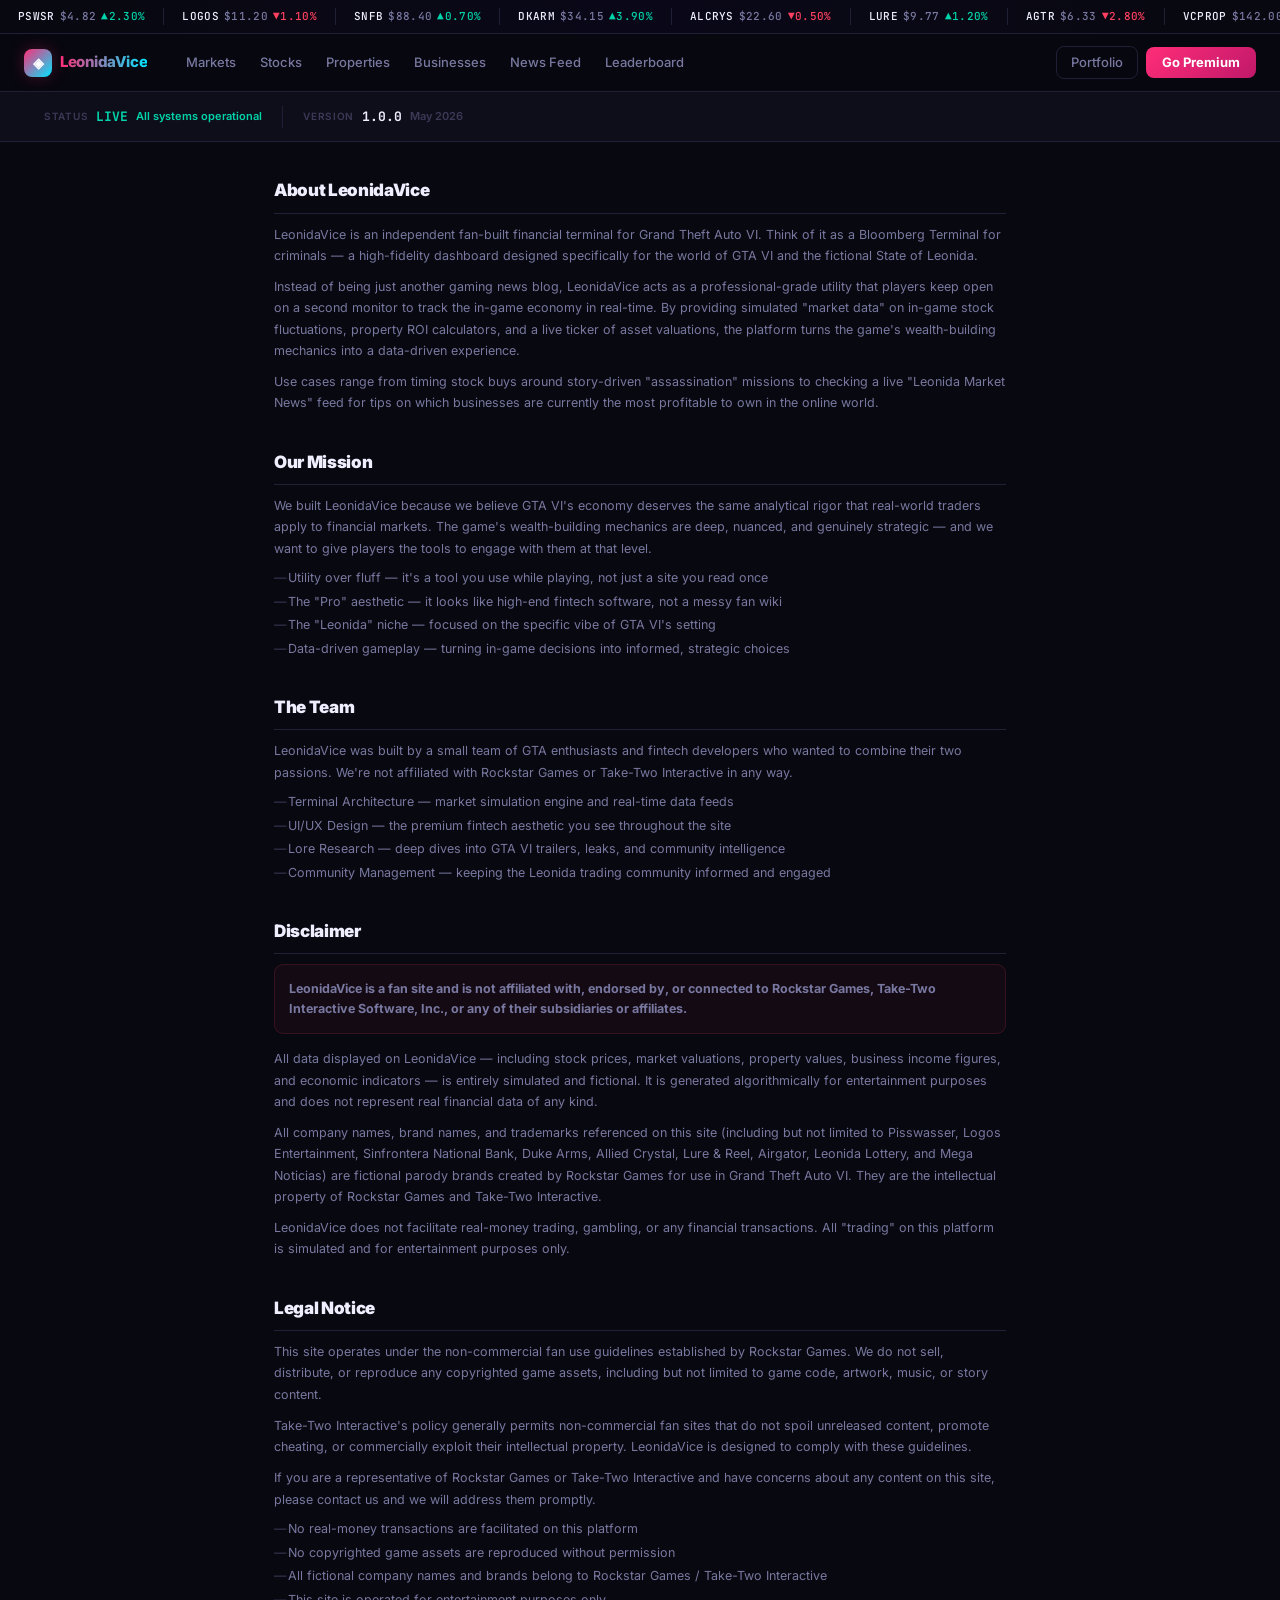
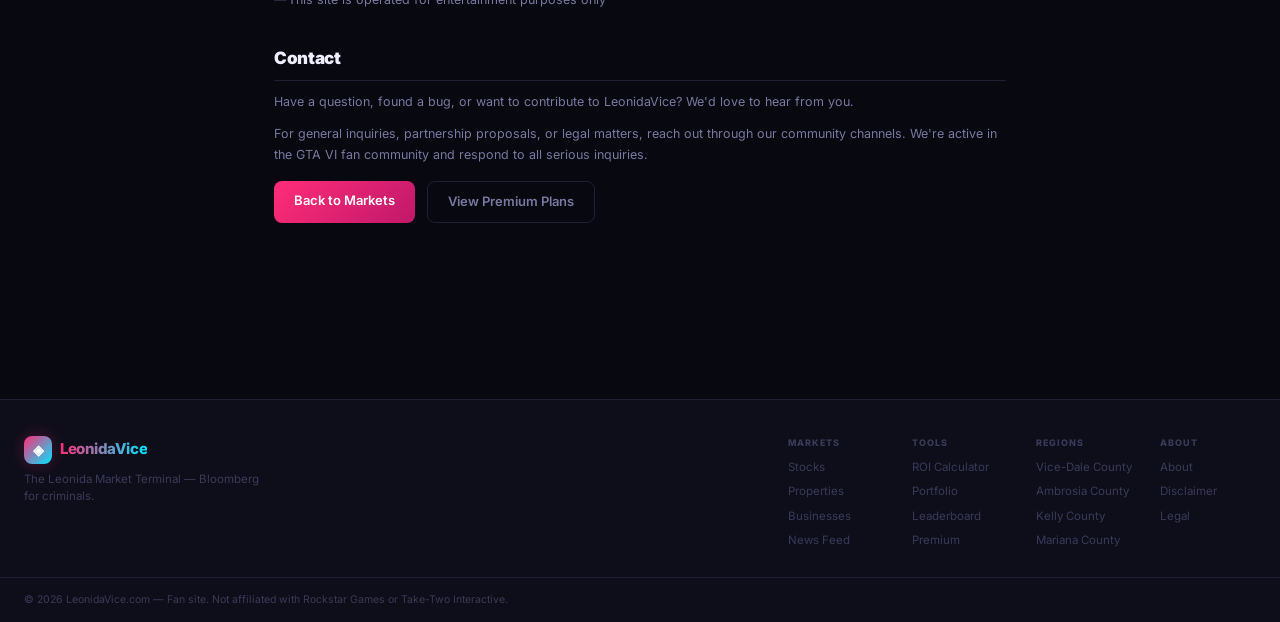
==== leonidavice/about.html @ eaaa9a16 "Initial commit — LeonidaVice Terminal v1 - Full Polymarket-style GTA VI economy tracker - 14 HTML pa" ====
﻿<!DOCTYPE html>
<html lang="en">
<head>
  <meta charset="UTF-8"/><meta name="viewport" content="width=device-width,initial-scale=1.0"/>
  <title>About — LeonidaVice</title>
  <link rel="stylesheet" href="styles.css"/>
  <link rel="preconnect" href="https://fonts.googleapis.com"/>
  <link href="https://fonts.googleapis.com/css2?family=Inter:wght@300;400;500;600;700;800;900&family=JetBrains+Mono:wght@400;500;600;700&display=swap" rel="stylesheet"/>
</head>
<body>
<div class="ticker-wrap"><div class="ticker-track">
  <span class="tick up">PSWSR <span class="tick-val">$4.82</span> <span class="tick-delta">▲2.30%</span></span><span class="tick down">LOGOS <span class="tick-val">$11.20</span> <span class="tick-delta">▼1.10%</span></span><span class="tick up">SNFB <span class="tick-val">$88.40</span> <span class="tick-delta">▲0.70%</span></span><span class="tick up">DKARM <span class="tick-val">$34.15</span> <span class="tick-delta">▲3.90%</span></span><span class="tick down">ALCRYS <span class="tick-val">$22.60</span> <span class="tick-delta">▼0.50%</span></span><span class="tick up">LURE <span class="tick-val">$9.77</span> <span class="tick-delta">▲1.20%</span></span><span class="tick down">AGTR <span class="tick-val">$6.33</span> <span class="tick-delta">▼2.80%</span></span><span class="tick up">VCPROP <span class="tick-val">$142.00</span> <span class="tick-delta">▲0.40%</span></span>
  <span class="tick up">PSWSR <span class="tick-val">$4.82</span> <span class="tick-delta">▲2.30%</span></span><span class="tick down">LOGOS <span class="tick-val">$11.20</span> <span class="tick-delta">▼1.10%</span></span><span class="tick up">SNFB <span class="tick-val">$88.40</span> <span class="tick-delta">▲0.70%</span></span><span class="tick up">DKARM <span class="tick-val">$34.15</span> <span class="tick-delta">▲3.90%</span></span><span class="tick down">ALCRYS <span class="tick-val">$22.60</span> <span class="tick-delta">▼0.50%</span></span><span class="tick up">LURE <span class="tick-val">$9.77</span> <span class="tick-delta">▲1.20%</span></span><span class="tick down">AGTR <span class="tick-val">$6.33</span> <span class="tick-delta">▼2.80%</span></span><span class="tick up">VCPROP <span class="tick-val">$142.00</span> <span class="tick-delta">▲0.40%</span></span>
</div></div>
<nav class="nav"><div class="nav-inner">
  <a href="index.html" class="logo"><span class="logo-icon">◈</span><span class="logo-text">LeonidaVice</span></a>
  <div class="nav-links">
    <a href="index.html" class="nav-link">Markets</a><a href="stocks.html" class="nav-link">Stocks</a>
    <a href="properties.html" class="nav-link">Properties</a><a href="businesses.html" class="nav-link">Businesses</a>
    <a href="news.html" class="nav-link">News Feed</a><a href="leaderboard.html" class="nav-link">Leaderboard</a>
  </div>
  <div class="nav-right"><a href="portfolio.html" class="btn-ghost">Portfolio</a><a href="premium.html" class="btn-primary">Go Premium</a></div>
</div></nav>
<div class="stats-bar"><div class="stats-bar-inner">
  <div class="stat-item"><span class="stat-label">Status</span><span class="stat-value live-pulse">LIVE</span><span class="stat-delta up">All systems operational</span></div>
  <div class="stat-divider"></div>
  <div class="stat-item"><span class="stat-label">Version</span><span class="stat-value">1.0.0</span><span class="stat-delta neutral">May 2026</span></div>
</div></div>

<div class="about-layout">
  <div class="about-section">
    <h2>About LeonidaVice</h2>
    <p>LeonidaVice is an independent fan-built financial terminal for Grand Theft Auto VI. Think of it as a Bloomberg Terminal for criminals — a high-fidelity dashboard designed specifically for the world of GTA VI and the fictional State of Leonida.</p>
    <p>Instead of being just another gaming news blog, LeonidaVice acts as a professional-grade utility that players keep open on a second monitor to track the in-game economy in real-time. By providing simulated "market data" on in-game stock fluctuations, property ROI calculators, and a live ticker of asset valuations, the platform turns the game's wealth-building mechanics into a data-driven experience.</p>
    <p>Use cases range from timing stock buys around story-driven "assassination" missions to checking a live "Leonida Market News" feed for tips on which businesses are currently the most profitable to own in the online world.</p>
  </div>

  <div class="about-section">
    <h2>Our Mission</h2>
    <p>We built LeonidaVice because we believe GTA VI's economy deserves the same analytical rigor that real-world traders apply to financial markets. The game's wealth-building mechanics are deep, nuanced, and genuinely strategic — and we want to give players the tools to engage with them at that level.</p>
    <ul>
      <li>Utility over fluff — it's a tool you use while playing, not just a site you read once</li>
      <li>The "Pro" aesthetic — it looks like high-end fintech software, not a messy fan wiki</li>
      <li>The "Leonida" niche — focused on the specific vibe of GTA VI's setting</li>
      <li>Data-driven gameplay — turning in-game decisions into informed, strategic choices</li>
    </ul>
  </div>

  <div class="about-section">
    <h2>The Team</h2>
    <p>LeonidaVice was built by a small team of GTA enthusiasts and fintech developers who wanted to combine their two passions. We're not affiliated with Rockstar Games or Take-Two Interactive in any way.</p>
    <ul>
      <li>Terminal Architecture — market simulation engine and real-time data feeds</li>
      <li>UI/UX Design — the premium fintech aesthetic you see throughout the site</li>
      <li>Lore Research — deep dives into GTA VI trailers, leaks, and community intelligence</li>
      <li>Community Management — keeping the Leonida trading community informed and engaged</li>
    </ul>
  </div>

  <div class="about-section" id="disclaimer">
    <h2>Disclaimer</h2>
    <div class="disclaimer-box">
      <p><strong>LeonidaVice is a fan site and is not affiliated with, endorsed by, or connected to Rockstar Games, Take-Two Interactive Software, Inc., or any of their subsidiaries or affiliates.</strong></p>
    </div>
    <p>All data displayed on LeonidaVice — including stock prices, market valuations, property values, business income figures, and economic indicators — is entirely simulated and fictional. It is generated algorithmically for entertainment purposes and does not represent real financial data of any kind.</p>
    <p>All company names, brand names, and trademarks referenced on this site (including but not limited to Pisswasser, Logos Entertainment, Sinfrontera National Bank, Duke Arms, Allied Crystal, Lure & Reel, Airgator, Leonida Lottery, and Mega Noticias) are fictional parody brands created by Rockstar Games for use in Grand Theft Auto VI. They are the intellectual property of Rockstar Games and Take-Two Interactive.</p>
    <p>LeonidaVice does not facilitate real-money trading, gambling, or any financial transactions. All "trading" on this platform is simulated and for entertainment purposes only.</p>
  </div>

  <div class="about-section" id="legal">
    <h2>Legal Notice</h2>
    <p>This site operates under the non-commercial fan use guidelines established by Rockstar Games. We do not sell, distribute, or reproduce any copyrighted game assets, including but not limited to game code, artwork, music, or story content.</p>
    <p>Take-Two Interactive's policy generally permits non-commercial fan sites that do not spoil unreleased content, promote cheating, or commercially exploit their intellectual property. LeonidaVice is designed to comply with these guidelines.</p>
    <p>If you are a representative of Rockstar Games or Take-Two Interactive and have concerns about any content on this site, please contact us and we will address them promptly.</p>
    <ul>
      <li>No real-money transactions are facilitated on this platform</li>
      <li>No copyrighted game assets are reproduced without permission</li>
      <li>All fictional company names and brands belong to Rockstar Games / Take-Two Interactive</li>
      <li>This site is operated for entertainment purposes only</li>
    </ul>
  </div>

  <div class="about-section">
    <h2>Contact</h2>
    <p>Have a question, found a bug, or want to contribute to LeonidaVice? We'd love to hear from you.</p>
    <p>For general inquiries, partnership proposals, or legal matters, reach out through our community channels. We're active in the GTA VI fan community and respond to all serious inquiries.</p>
    <div style="display:flex;gap:12px;margin-top:16px">
      <a href="index.html" class="btn-primary" style="padding:10px 20px;border-radius:8px;font-size:13px;font-weight:600">Back to Markets</a>
      <a href="premium.html" class="btn-ghost" style="padding:10px 20px;border-radius:8px;font-size:13px;font-weight:600">View Premium Plans</a>
    </div>
  </div>
</div>

<footer class="footer">
  <div class="footer-inner">
    <div class="footer-brand"><a href="index.html" class="logo"><span class="logo-icon">◈</span><span class="logo-text">LeonidaVice</span></a><p class="footer-tagline">The Leonida Market Terminal — Bloomberg for criminals.</p></div>
    <div class="footer-links">
      <div class="footer-col"><p class="footer-col-title">Markets</p><a href="stocks.html">Stocks</a><a href="properties.html">Properties</a><a href="businesses.html">Businesses</a><a href="news.html">News Feed</a></div>
      <div class="footer-col"><p class="footer-col-title">Tools</p><a href="calculator.html">ROI Calculator</a><a href="portfolio.html">Portfolio</a><a href="leaderboard.html">Leaderboard</a><a href="premium.html">Premium</a></div>
      <div class="footer-col"><p class="footer-col-title">Regions</p><a href="region.html?r=vice-dale">Vice-Dale County</a><a href="region.html?r=ambrosia">Ambrosia County</a><a href="region.html?r=kelly">Kelly County</a><a href="region.html?r=mariana">Mariana County</a></div>
      <div class="footer-col"><p class="footer-col-title">About</p><a href="about.html">About</a><a href="about.html#disclaimer">Disclaimer</a><a href="about.html#legal">Legal</a></div>
    </div>
  </div>
  <div class="footer-bottom"><p>© 2026 LeonidaVice.com — Fan site. Not affiliated with Rockstar Games or Take-Two Interactive.</p></div>
</footer>
<script src="data-config.js"></script>
<script src="app.js"></script>
</body></html>
---- leonidavice/styles.css ----
﻿/* ═══════════════════════════════════════════════
   LEONIDAVICE — Design System
   Miami Vice × Polymarket: hot pink / cyan / teal
   on near-black. Premium fintech, zero generic.
═══════════════════════════════════════════════ */
:root {
  /* Core backgrounds */
  --bg:          #080810;
  --surface:     #0e0e1a;
  --surface-2:   #13131f;
  --surface-3:   #18182a;

  /* Borders */
  --border:        #1f1f35;
  --border-subtle: #111120;

  /* Miami Vice accent palette */
  --pink:        #ff2d78;
  --pink-dim:    rgba(255,45,120,0.12);
  --pink-glow:   rgba(255,45,120,0.25);
  --cyan:        #00e5ff;
  --cyan-dim:    rgba(0,229,255,0.10);
  --cyan-glow:   rgba(0,229,255,0.22);
  --teal:        #00d4aa;
  --teal-dim:    rgba(0,212,170,0.10);
  --teal-glow:   rgba(0,212,170,0.20);
  --purple:      #7c3aed;
  --purple-dim:  rgba(124,58,237,0.12);

  /* Semantic */
  --accent:      var(--pink);
  --accent-hover:#ff5294;
  --accent-glow: var(--pink-glow);
  --green:       var(--teal);
  --green-bg:    var(--teal-dim);
  --red:         #ff4060;
  --red-bg:      rgba(255,64,96,0.10);
  --gold:        #ffd166;

  /* Text */
  --text:   #eeeeff;
  --text-2: #7878a0;
  --text-3: #3a3a58;

  /* Layout */
  --ticker-h: 34px;
  --nav-h:    58px;
  --stats-h:  50px;
}

*,*::before,*::after { box-sizing:border-box; margin:0; padding:0 }
html { font-size:14px; scroll-behavior:smooth }
body {
  background: var(--bg);
  color: var(--text);
  font-family: 'Inter', sans-serif;
  line-height: 1.5;
  min-height: 100vh;
  overflow-x: hidden;
}
a { color:inherit; text-decoration:none }
button { cursor:pointer; font-family:inherit }
input,select,textarea { font-family:inherit }

/* ── TICKER ── */
.ticker-wrap {
  position:fixed; top:0; left:0; right:0; z-index:100;
  height:var(--ticker-h);
  background: linear-gradient(90deg, #080810 0%, #0a0818 50%, #080810 100%);
  border-bottom: 1px solid var(--border);
  overflow:hidden; display:flex; align-items:center;
}
.ticker-track {
  display:flex; gap:0; white-space:nowrap;
  animation: ticker 55s linear infinite;
}
.ticker-track:hover { animation-play-state:paused }
@keyframes ticker { 0%{transform:translateX(0)} 100%{transform:translateX(-50%)} }
.tick {
  display:inline-flex; align-items:center; gap:5px;
  padding:0 18px;
  font-family:'JetBrains Mono',monospace;
  font-size:11px; font-weight:500; letter-spacing:0.03em;
  border-right:1px solid var(--border);
}
.tick-sym { color:var(--text); font-weight:700 }
.tick-val { color:var(--text-2) }
.tick.up  .tick-delta { color:var(--teal) }
.tick.down .tick-delta { color:var(--red) }

/* ── NAV ── */
.nav {
  position:fixed; top:var(--ticker-h); left:0; right:0; z-index:99;
  height:var(--nav-h);
  background: rgba(8,8,16,0.96);
  backdrop-filter: blur(16px);
  border-bottom: 1px solid var(--border);
  display:flex; align-items:center;
}
.nav-inner {
  max-width:1440px; margin:0 auto; width:100%;
  padding:0 24px; display:flex; align-items:center; gap:28px;
}
.logo { display:flex; align-items:center; gap:8px; flex-shrink:0 }
.logo-icon {
  width:28px; height:28px; border-radius:8px;
  background: linear-gradient(135deg, var(--pink), var(--cyan));
  display:flex; align-items:center; justify-content:center;
  font-size:14px; color:#fff; font-weight:900;
  box-shadow: 0 0 16px var(--pink-glow);
}
.logo-text {
  font-size:15px; font-weight:800; letter-spacing:-0.03em;
  background: linear-gradient(90deg, var(--pink), var(--cyan));
  -webkit-background-clip:text; -webkit-text-fill-color:transparent;
  background-clip:text;
}
.nav-links { display:flex; align-items:center; gap:2px; flex:1 }
.nav-link {
  padding:6px 11px; border-radius:7px;
  font-size:13px; font-weight:500; color:var(--text-2);
  transition:all 0.15s;
}
.nav-link:hover { color:var(--text); background:var(--surface-2) }
.nav-link.active {
  color:var(--text); background:var(--surface-2);
  border-bottom: 2px solid var(--pink);
}
.nav-right { display:flex; align-items:center; gap:8px; margin-left:auto }
.btn-ghost {
  padding:6px 14px; border-radius:8px;
  font-size:13px; font-weight:500; color:var(--text-2);
  border:1px solid var(--border); transition:all 0.15s;
}
.btn-ghost:hover { color:var(--text); border-color:var(--pink) }
.btn-primary {
  padding:6px 16px; border-radius:8px;
  font-size:13px; font-weight:700;
  background: linear-gradient(135deg, var(--pink), #c0186a);
  color:#fff; border:none; transition:all 0.15s;
  box-shadow: 0 0 0 var(--pink-glow);
}
.btn-primary:hover {
  background: linear-gradient(135deg, #ff5294, var(--pink));
  box-shadow: 0 0 20px var(--pink-glow);
}

/* ── STATS BAR ── */
.stats-bar {
  position:fixed;
  top:calc(var(--ticker-h) + var(--nav-h));
  left:0; right:0; z-index:98;
  height:var(--stats-h);
  background:var(--surface);
  border-bottom:1px solid var(--border);
  display:flex; align-items:center;
}
.stats-bar-inner {
  max-width:1440px; margin:0 auto; width:100%;
  padding:0 24px; display:flex; align-items:center; gap:0;
  overflow-x:auto;
}
.stat-item { display:flex; align-items:center; gap:8px; padding:0 20px; flex-shrink:0 }
.stat-label {
  font-size:10px; font-weight:600; color:var(--text-3);
  text-transform:uppercase; letter-spacing:0.07em;
}
.stat-value {
  font-family:'JetBrains Mono',monospace;
  font-size:13px; font-weight:700; color:var(--text);
}
.stat-delta { font-size:11px; font-weight:600 }
.stat-delta.up   { color:var(--teal) }
.stat-delta.down { color:var(--red) }
.stat-delta.neutral { color:var(--text-3) }
.stat-divider { width:1px; height:22px; background:var(--border); flex-shrink:0 }
.live-pulse { color:var(--teal); animation:pulse-text 2s ease-in-out infinite }
@keyframes pulse-text { 0%,100%{opacity:1} 50%{opacity:0.4} }

/* ── PAGE BODY OFFSET ── */
.page-body {
  padding-top: calc(var(--ticker-h) + var(--nav-h) + var(--stats-h) + 28px);
  max-width:1440px; margin:0 auto;
  padding-left:24px; padding-right:24px; padding-bottom:80px;
}

/* ── MAIN 3-COL LAYOUT ── */
.main-layout {
  display:grid;
  grid-template-columns: 210px 1fr 290px;
  gap:20px;
  max-width:1440px; margin:0 auto;
  padding: calc(var(--ticker-h) + var(--nav-h) + var(--stats-h) + 24px) 24px 80px;
}

/* ── SIDEBAR LEFT ── */
.sidebar-left {
  position:sticky;
  top:calc(var(--ticker-h) + var(--nav-h) + var(--stats-h) + 24px);
  height:fit-content;
}
.sidebar-section { margin-bottom:24px }
.sidebar-heading {
  font-size:9px; font-weight:800; text-transform:uppercase;
  letter-spacing:0.12em; color:var(--text-3);
  margin-bottom:6px; padding:0 8px;
}
.sidebar-link {
  display:flex; align-items:center; gap:8px;
  padding:7px 10px; border-radius:7px;
  font-size:12.5px; font-weight:500; color:var(--text-2);
  transition:all 0.15s; margin-bottom:1px;
}
.sidebar-link:hover { color:var(--text); background:var(--surface-2) }
.sidebar-link.active {
  color:var(--text); background:var(--surface-2);
  border-left:2px solid var(--pink);
  padding-left:8px;
}
.sidebar-icon { font-size:13px; width:16px; text-align:center }
.premium-link { color:var(--cyan) !important }
.premium-link:hover { background:var(--cyan-dim) !important }

/* ── SIDEBAR RIGHT ── */
.sidebar-right {
  position:sticky;
  top:calc(var(--ticker-h) + var(--nav-h) + var(--stats-h) + 24px);
  height:fit-content;
  display:flex; flex-direction:column; gap:14px;
}

/* ── WIDGETS ── */
.widget {
  background:var(--surface);
  border:1px solid var(--border);
  border-radius:12px; overflow:hidden;
}
.widget-header {
  display:flex; align-items:center; justify-content:space-between;
  padding:12px 14px; border-bottom:1px solid var(--border);
}
.widget-title {
  font-size:10px; font-weight:800; text-transform:uppercase;
  letter-spacing:0.08em; color:var(--text-2);
}
.live-dot {
  width:6px; height:6px; border-radius:50%;
  background:var(--teal); box-shadow:0 0 8px var(--teal);
  animation:live-blink 1.5s ease-in-out infinite;
}
@keyframes live-blink {
  0%,100%{opacity:1;box-shadow:0 0 8px var(--teal)}
  50%{opacity:0.3;box-shadow:none}
}
.widget-footer-link {
  display:block; padding:9px 14px;
  font-size:11px; font-weight:600; color:var(--pink);
  border-top:1px solid var(--border); transition:color 0.15s;
}
.widget-footer-link:hover { color:var(--cyan) }

/* ── NEWS FEED ── */
.news-feed { display:flex; flex-direction:column }
.news-item {
  display:flex; flex-direction:column; gap:3px;
  padding:10px 14px; border-bottom:1px solid var(--border-subtle);
  transition:background 0.15s;
}
.news-item:hover { background:var(--surface-2) }
.news-time {
  font-size:9px; font-weight:700; color:var(--text-3);
  text-transform:uppercase; letter-spacing:0.06em;
}
.news-text { font-size:11.5px; color:var(--text-2); line-height:1.5 }
.news-item-hot { font-size:9px; font-weight:800; color:var(--gold); letter-spacing:0.06em }

/* ── MOVERS ── */
.movers-list { display:flex; flex-direction:column }
.mover-row {
  display:flex; align-items:center;
  padding:9px 14px; border-bottom:1px solid var(--border-subtle);
  transition:background 0.15s; gap:8px;
}
.mover-row:hover { background:var(--surface-2) }
.mover-name {
  font-family:'JetBrains Mono',monospace;
  font-size:11px; font-weight:700; color:var(--text); flex:1;
}
.mover-price {
  font-family:'JetBrains Mono',monospace;
  font-size:11px; color:var(--text-2);
}
.mover-delta {
  font-family:'JetBrains Mono',monospace;
  font-size:11px; font-weight:700; min-width:54px; text-align:right;
}
.mover-delta.up   { color:var(--teal) }
.mover-delta.down { color:var(--red) }

/* ── ROI CALC WIDGET ── */
.calc-body { padding:12px 14px; display:flex; flex-direction:column; gap:9px }
.calc-label {
  font-size:10px; font-weight:700; color:var(--text-3);
  text-transform:uppercase; letter-spacing:0.06em;
}
.calc-select,.calc-input {
  width:100%; padding:7px 10px;
  background:var(--bg); border:1px solid var(--border);
  border-radius:7px; color:var(--text); font-size:12px;
  outline:none; transition:border-color 0.15s;
}
.calc-select:focus,.calc-input:focus { border-color:var(--pink) }
.btn-calc {
  width:100%; padding:8px;
  background: linear-gradient(135deg, var(--pink), #c0186a);
  color:#fff; border:none; border-radius:7px;
  font-size:12px; font-weight:700; transition:all 0.15s;
}
.btn-calc:hover { box-shadow:0 0 14px var(--pink-glow) }
.calc-result {
  background:var(--surface-2); border:1px solid var(--border);
  border-radius:7px; padding:10px;
  display:flex; flex-direction:column; gap:3px;
}
.result-label {
  font-size:9px; font-weight:800; text-transform:uppercase;
  letter-spacing:0.07em; color:var(--text-3);
}
.result-value {
  font-family:'JetBrains Mono',monospace;
  font-size:18px; font-weight:800; color:var(--teal);
}

/* ── FILTER BAR ── */
.filter-bar {
  display:flex; align-items:center; justify-content:space-between;
  margin-bottom:16px; gap:12px; flex-wrap:wrap;
}
.filter-tabs {
  display:flex; gap:3px;
  background:var(--surface); border:1px solid var(--border);
  border-radius:9px; padding:3px;
}
.filter-tab {
  padding:5px 13px; border-radius:6px;
  font-size:11.5px; font-weight:600; color:var(--text-2);
  background:none; border:none; transition:all 0.15s; white-space:nowrap;
}
.filter-tab:hover { color:var(--text) }
.filter-tab.active {
  background:var(--surface-3); color:var(--text);
  box-shadow:0 1px 4px rgba(0,0,0,0.5);
}
.search-input {
  padding:7px 13px;
  background:var(--surface); border:1px solid var(--border);
  border-radius:7px; color:var(--text); font-size:12px;
  outline:none; width:200px; transition:border-color 0.15s;
}
.search-input:focus { border-color:var(--pink) }
.search-input::placeholder { color:var(--text-3) }

/* ── MARKET CARDS ── */
.market-card {
  background:var(--surface); border:1px solid var(--border);
  border-radius:12px; padding:15px;
  transition:all 0.2s; cursor:pointer;
}
.market-card:hover {
  border-color:rgba(255,45,120,0.35);
  box-shadow:0 0 20px rgba(255,45,120,0.07);
}
.market-card.featured {
  margin-bottom:14px; padding:18px; position:relative;
  border-color:rgba(255,45,120,0.25);
  background:linear-gradient(135deg,var(--surface) 0%,rgba(255,45,120,0.04) 100%);
}
.card-badge {
  position:absolute; top:12px; right:12px;
  font-size:9px; font-weight:800; padding:3px 8px;
  border-radius:20px; background:rgba(255,209,102,0.12);
  color:var(--gold); border:1px solid rgba(255,209,102,0.2);
  letter-spacing:0.06em;
}
.card-header { display:flex; align-items:flex-start; gap:10px; margin-bottom:12px }
.card-icon-wrap {
  width:34px; height:34px; border-radius:9px;
  display:flex; align-items:center; justify-content:center;
  font-size:16px; flex-shrink:0; background:var(--surface-2);
}
.card-icon-wrap.pisswasser { background:rgba(255,209,102,0.1) }
.card-icon-wrap.logos      { background:rgba(124,58,237,0.1) }
.card-icon-wrap.duke       { background:rgba(255,64,96,0.1) }
.card-icon-wrap.snfb       { background:rgba(0,212,170,0.1) }
.card-icon-wrap.lure       { background:rgba(0,229,255,0.1) }
.card-icon-wrap.alcrys     { background:rgba(255,150,50,0.1) }
.card-icon-wrap.agtr       { background:rgba(0,229,255,0.08) }
.card-icon-wrap.mgnot      { background:rgba(255,45,120,0.1) }
.card-icon-wrap.vcprop     { background:rgba(0,212,170,0.1) }
.card-title-block { flex:1; min-width:0 }
.card-title {
  font-size:13px; font-weight:600; color:var(--text);
  line-height:1.4; margin-bottom:5px;
}
.card-meta { display:flex; align-items:center; gap:7px; flex-wrap:wrap }
.card-tag {
  font-size:9px; font-weight:700; padding:2px 6px;
  border-radius:20px; background:var(--surface-2);
  color:var(--text-3); border:1px solid var(--border);
  text-transform:uppercase; letter-spacing:0.05em;
}
.card-vol { font-size:10.5px; font-weight:500; color:var(--text-3) }
.card-outcomes { display:flex; gap:7px; margin-bottom:9px }
.outcome-btn {
  flex:1; display:flex; align-items:center; justify-content:space-between;
  padding:8px 11px; border-radius:8px; border:1px solid var(--border);
  transition:all 0.15s; font-size:12px; font-weight:700;
}
.outcome-btn.yes {
  background:var(--teal-dim); border-color:rgba(0,212,170,0.2); color:var(--teal);
}
.outcome-btn.yes:hover {
  background:rgba(0,212,170,0.16); border-color:rgba(0,212,170,0.45);
}
.outcome-btn.no {
  background:var(--red-bg); border-color:rgba(255,64,96,0.2); color:var(--red);
}
.outcome-btn.no:hover {
  background:rgba(255,64,96,0.16); border-color:rgba(255,64,96,0.45);
}
.outcome-label { font-size:11px; font-weight:800 }
.outcome-pct {
  font-family:'JetBrains Mono',monospace;
  font-size:13px; font-weight:800;
}
.card-bar { height:3px; background:var(--surface-2); border-radius:3px; overflow:hidden }
.bar-fill {
  height:100%;
  background:linear-gradient(90deg, var(--teal), var(--cyan));
  border-radius:3px; transition:width 0.6s ease;
}
.market-grid {
  display:grid; grid-template-columns:1fr 1fr;
  gap:10px; margin-bottom:18px;
}
.load-more-wrap { text-align:center; padding:8px 0 }
.btn-load-more {
  display:inline-flex; align-items:center; gap:6px;
  padding:9px 22px; border-radius:8px;
  font-size:12px; font-weight:600; color:var(--text-2);
  border:1px solid var(--border); background:var(--surface);
  transition:all 0.15s;
}
.btn-load-more:hover {
  color:var(--text); border-color:var(--pink); background:var(--surface-2);
}

/* ── FEED ── */
.feed { min-width:0; overflow:hidden }

/* ── PAGE HEADER ── */
.page-header { margin-bottom:20px }
.page-header h1 {
  font-size:21px; font-weight:900; letter-spacing:-0.03em;
  color:var(--text); margin-bottom:3px;
}
.page-header p { font-size:12.5px; color:var(--text-2) }
.page-header-row {
  display:flex; align-items:flex-end; justify-content:space-between;
  margin-bottom:20px;
}

/* ── STATS STRIP ── */
.stats-strip {
  display:grid; grid-template-columns:repeat(4,1fr);
  gap:10px; margin-bottom:20px;
}
.stat-card {
  background:var(--surface); border:1px solid var(--border);
  border-radius:10px; padding:14px;
}
.stat-card-label {
  font-size:9px; font-weight:800; text-transform:uppercase;
  letter-spacing:0.09em; color:var(--text-3); margin-bottom:5px;
}
.stat-card-value {
  font-family:'JetBrains Mono',monospace;
  font-size:17px; font-weight:800; color:var(--text); margin-bottom:3px;
}
.stat-card-delta { font-size:10.5px; font-weight:700 }
.stat-card-delta.up   { color:var(--teal) }
.stat-card-delta.down { color:var(--red) }

/* ── TABLE — FIXED LAYOUT, NO OVERFLOW ── */
.table-wrap {
  background:var(--surface); border:1px solid var(--border);
  border-radius:12px; overflow:hidden;
  /* Prevent table from overflowing its container */
  width:100%;
}
.data-table {
  width:100%; border-collapse:collapse;
  table-layout:fixed;   /* KEY: fixed layout prevents column blowout */
}
/* Column width hints */
.data-table col.col-ticker  { width:72px }
.data-table col.col-company { width:auto }   /* flex */
.data-table col.col-price   { width:76px }
.data-table col.col-24h     { width:68px }
.data-table col.col-7d      { width:68px }
.data-table col.col-cap     { width:72px }
.data-table col.col-vol     { width:68px }
.data-table col.col-sector  { width:80px }
.data-table col.col-chart   { width:90px }
.data-table col.col-action  { width:72px }

.data-table th {
  padding:10px 12px; text-align:left;
  font-size:9.5px; font-weight:800; text-transform:uppercase;
  letter-spacing:0.08em; color:var(--text-3);
  border-bottom:1px solid var(--border);
  background:var(--surface); white-space:nowrap;
  overflow:hidden; text-overflow:ellipsis;
}
.data-table td {
  padding:11px 12px; font-size:12.5px; color:var(--text-2);
  border-bottom:1px solid var(--border-subtle);
  vertical-align:middle;
  overflow:hidden; text-overflow:ellipsis; white-space:nowrap;
}
.data-table tr:last-child td { border-bottom:none }
.data-table tr:hover td { background:var(--surface-2) }

/* Allow company name to wrap */
.data-table td.td-company {
  white-space:normal; line-height:1.3;
  font-size:12px; color:var(--text);
}
.td-ticker {
  font-family:'JetBrains Mono',monospace;
  font-size:11.5px; font-weight:800; color:var(--text);
}
.td-price {
  font-family:'JetBrains Mono',monospace;
  font-size:12.5px; font-weight:700; color:var(--text);
}
.td-up {
  font-family:'JetBrains Mono',monospace;
  font-size:11.5px; font-weight:700; color:var(--teal);
}
.td-down {
  font-family:'JetBrains Mono',monospace;
  font-size:11.5px; font-weight:700; color:var(--red);
}
.td-neutral {
  font-family:'JetBrains Mono',monospace;
  font-size:11.5px; color:var(--text-3);
}
.td-cap { font-size:11.5px; color:var(--text-2) }

/* Trade button — always visible, never clipped */
.td-action { text-align:center; padding:8px 6px !important }
.btn-trade {
  display:inline-block;
  padding:5px 10px; border-radius:6px;
  font-size:10.5px; font-weight:800;
  background: linear-gradient(135deg, var(--pink), #c0186a);
  color:#fff; border:none; transition:all 0.15s;
  white-space:nowrap; cursor:pointer;
  text-decoration:none;
}
.btn-trade:hover { box-shadow:0 0 12px var(--pink-glow) }

.sparkline-canvas { display:block; max-width:100% }

/* ── BADGES ── */
.badge {
  display:inline-flex; align-items:center;
  padding:2px 7px; border-radius:20px;
  font-size:9.5px; font-weight:800;
  text-transform:uppercase; letter-spacing:0.05em;
  white-space:nowrap;
}
.badge-green  { background:var(--teal-dim); color:var(--teal); border:1px solid rgba(0,212,170,0.2) }
.badge-red    { background:var(--red-bg); color:var(--red); border:1px solid rgba(255,64,96,0.2) }
.badge-purple { background:var(--purple-dim); color:#a78bfa; border:1px solid rgba(124,58,237,0.2) }
.badge-cyan   { background:var(--cyan-dim); color:var(--cyan); border:1px solid rgba(0,229,255,0.2) }
.badge-pink   { background:var(--pink-dim); color:var(--pink); border:1px solid rgba(255,45,120,0.2) }
.badge-gold   { background:rgba(255,209,102,0.1); color:var(--gold); border:1px solid rgba(255,209,102,0.2) }
.badge-gray   { background:var(--surface-2); color:var(--text-3); border:1px solid var(--border) }
/* part3 placeholder */
/* ── PROPERTY CARDS ── */
.prop-grid{display:grid;grid-template-columns:repeat(3,1fr);gap:14px}
.prop-card{background:var(--surface);border:1px solid var(--border);border-radius:12px;overflow:hidden;transition:all 0.2s}
.prop-card:hover{border-color:rgba(255,45,120,0.35);box-shadow:0 0 20px rgba(255,45,120,0.07)}
.prop-img{height:110px;display:flex;align-items:center;justify-content:center;font-size:32px;position:relative;overflow:hidden}
.prop-body{padding:13px}
.prop-name{font-size:13px;font-weight:700;color:var(--text);margin-bottom:3px}
.prop-location{font-size:10.5px;color:var(--text-3);margin-bottom:10px}
.prop-stats{display:grid;grid-template-columns:1fr 1fr;gap:7px;margin-bottom:10px}
.prop-stat{background:var(--surface-2);border-radius:7px;padding:7px 9px}
.prop-stat-label{font-size:8.5px;font-weight:800;text-transform:uppercase;letter-spacing:0.07em;color:var(--text-3);margin-bottom:2px}
.prop-stat-value{font-family:'JetBrains Mono',monospace;font-size:12.5px;font-weight:700;color:var(--text)}
.prop-roi{font-size:11.5px;font-weight:700;color:var(--teal)}
.occupancy-bar{height:3px;background:var(--surface-2);border-radius:3px;overflow:hidden;margin-bottom:10px}
.occupancy-fill{height:100%;background:linear-gradient(90deg,var(--pink),var(--cyan));border-radius:3px}
.btn-view{width:100%;padding:7px;border-radius:7px;font-size:11.5px;font-weight:700;background:var(--surface-2);color:var(--text-2);border:1px solid var(--border);transition:all 0.15s;cursor:pointer}
.btn-view:hover{background:var(--pink);color:#fff;border-color:var(--pink)}

/* ── BUSINESS CARDS ── */
.biz-grid{display:grid;grid-template-columns:repeat(2,1fr);gap:10px}
.biz-card{background:var(--surface);border:1px solid var(--border);border-radius:12px;padding:14px;transition:all 0.2s}
.biz-card:hover{border-color:rgba(255,45,120,0.35);box-shadow:0 0 20px rgba(255,45,120,0.07)}
.biz-header{display:flex;align-items:flex-start;justify-content:space-between;margin-bottom:10px}
.biz-name{font-size:13px;font-weight:700;color:var(--text);margin-bottom:3px}
.biz-type{font-size:10px;color:var(--text-3)}
.biz-stats{display:grid;grid-template-columns:repeat(3,1fr);gap:7px;margin-bottom:10px}
.biz-stat{text-align:center}
.biz-stat-label{font-size:8.5px;font-weight:800;text-transform:uppercase;letter-spacing:0.06em;color:var(--text-3);margin-bottom:2px}
.biz-stat-value{font-family:'JetBrains Mono',monospace;font-size:12.5px;font-weight:700;color:var(--text)}
.biz-footer{display:flex;align-items:center;justify-content:space-between}
.biz-county{font-size:10.5px;color:var(--text-3)}
.btn-analyze{padding:5px 13px;border-radius:6px;font-size:10.5px;font-weight:800;background:linear-gradient(135deg,var(--pink),#c0186a);color:#fff;border:none;transition:all 0.15s;cursor:pointer}
.btn-analyze:hover{box-shadow:0 0 12px var(--pink-glow)}

/* ── NEWS PAGE ── */
.news-list{display:flex;flex-direction:column;gap:0}
.news-article{background:var(--surface);border:1px solid var(--border);border-radius:12px;padding:18px;margin-bottom:10px;transition:all 0.2s}
.news-article:hover{border-color:rgba(255,45,120,0.25)}
.news-article-header{display:flex;align-items:center;gap:9px;margin-bottom:9px}
.news-article-time{font-size:10.5px;color:var(--text-3);font-weight:500}
.news-article-title{font-size:14.5px;font-weight:700;color:var(--text);margin-bottom:7px;line-height:1.4}
.news-article-body{font-size:12.5px;color:var(--text-2);line-height:1.6;margin-bottom:10px}
.news-tickers{display:flex;gap:5px;flex-wrap:wrap}
.news-ticker-tag{font-family:'JetBrains Mono',monospace;font-size:9.5px;font-weight:700;padding:2px 7px;border-radius:4px;background:var(--surface-2);color:var(--text-3);border:1px solid var(--border)}

/* ── LEADERBOARD ── */
.lb-table-wrap{background:var(--surface);border:1px solid var(--border);border-radius:12px;overflow:hidden}
.rank-badge{display:inline-flex;align-items:center;justify-content:center;width:22px;height:22px;border-radius:50%;font-size:10px;font-weight:900}
.rank-1{background:rgba(255,209,102,0.15);color:var(--gold);border:1px solid rgba(255,209,102,0.3)}
.rank-2{background:rgba(180,180,200,0.1);color:#b4b4c8;border:1px solid rgba(180,180,200,0.2)}
.rank-3{background:rgba(200,120,60,0.1);color:#c8783c;border:1px solid rgba(200,120,60,0.2)}
.rank-n{background:var(--surface-2);color:var(--text-3);border:1px solid var(--border)}
.player-name{font-size:12.5px;font-weight:600;color:var(--text)}

/* ── PORTFOLIO ── */
.portfolio-header-stats{display:grid;grid-template-columns:repeat(4,1fr);gap:10px;margin-bottom:20px}
.port-stat{background:var(--surface);border:1px solid var(--border);border-radius:10px;padding:14px}
.port-stat-label{font-size:9px;font-weight:800;text-transform:uppercase;letter-spacing:0.09em;color:var(--text-3);margin-bottom:5px}
.port-stat-value{font-family:'JetBrains Mono',monospace;font-size:19px;font-weight:900;color:var(--text);margin-bottom:3px}
.port-stat-sub{font-size:10.5px;font-weight:700}
.port-stat-sub.up{color:var(--teal)}
.port-stat-sub.down{color:var(--red)}
.section-title{font-size:11px;font-weight:800;text-transform:uppercase;letter-spacing:0.08em;color:var(--text-3);margin-bottom:10px}
.btn-sell{padding:4px 9px;border-radius:5px;font-size:10.5px;font-weight:800;background:var(--red-bg);color:var(--red);border:1px solid rgba(255,64,96,0.2);transition:all 0.15s;cursor:pointer}
.btn-sell:hover{background:rgba(255,64,96,0.2)}

/* ── PREMIUM PAGE ── */
.premium-hero{text-align:center;padding:44px 24px 36px;max-width:580px;margin:0 auto}
.premium-hero h1{font-size:30px;font-weight:900;letter-spacing:-0.04em;color:var(--text);margin-bottom:10px}
.premium-hero p{font-size:14px;color:var(--text-2);line-height:1.6}
.pricing-grid{display:grid;grid-template-columns:repeat(3,1fr);gap:14px;max-width:880px;margin:0 auto 44px}
.pricing-card{background:var(--surface);border:1px solid var(--border);border-radius:14px;padding:24px;position:relative;transition:all 0.2s}
.pricing-card.featured{border-color:var(--pink);box-shadow:0 0 36px var(--pink-glow)}
.pricing-card.featured::before{content:'MOST POPULAR';position:absolute;top:-11px;left:50%;transform:translateX(-50%);background:linear-gradient(135deg,var(--pink),#c0186a);color:#fff;font-size:8.5px;font-weight:900;letter-spacing:0.1em;padding:3px 11px;border-radius:20px}
.pricing-tier{font-size:10px;font-weight:800;text-transform:uppercase;letter-spacing:0.1em;color:var(--text-3);margin-bottom:7px}
.pricing-price{font-family:'JetBrains Mono',monospace;font-size:30px;font-weight:900;color:var(--text);margin-bottom:3px}
.pricing-price span{font-size:13px;font-weight:500;color:var(--text-3)}
.pricing-desc{font-size:11.5px;color:var(--text-2);margin-bottom:18px;line-height:1.5}
.pricing-features{list-style:none;display:flex;flex-direction:column;gap:7px;margin-bottom:20px}
.pricing-features li{display:flex;align-items:center;gap:7px;font-size:11.5px;color:var(--text-2)}
.pricing-features li::before{content:'✓';color:var(--teal);font-weight:800;flex-shrink:0}
.pricing-features li.no{color:var(--text-3)}
.pricing-features li.no::before{content:'✕';color:var(--text-3)}
.btn-pricing{width:100%;padding:10px;border-radius:9px;font-size:12.5px;font-weight:800;border:none;transition:all 0.15s;cursor:pointer}
.btn-pricing-free{background:var(--surface-2);color:var(--text-2);border:1px solid var(--border)}
.btn-pricing-free:hover{color:var(--text);border-color:var(--pink)}
.btn-pricing-pro{background:linear-gradient(135deg,var(--pink),#c0186a);color:#fff}
.btn-pricing-pro:hover{box-shadow:0 0 20px var(--pink-glow)}
.btn-pricing-terminal{background:linear-gradient(135deg,var(--cyan),var(--teal));color:#080810}
.btn-pricing-terminal:hover{box-shadow:0 0 20px var(--cyan-glow)}
.faq-section{max-width:680px;margin:0 auto}
.faq-title{font-size:17px;font-weight:900;letter-spacing:-0.02em;color:var(--text);margin-bottom:18px;text-align:center}
.faq-item{border-bottom:1px solid var(--border);padding:14px 0}
.faq-q{font-size:12.5px;font-weight:700;color:var(--text);margin-bottom:7px}
.faq-a{font-size:12.5px;color:var(--text-2);line-height:1.6}

/* ── CALCULATOR PAGE ── */
.calc-page-grid{display:grid;grid-template-columns:1fr 1fr;gap:20px;margin-bottom:20px}
.calc-form-card{background:var(--surface);border:1px solid var(--border);border-radius:12px;padding:22px}
.calc-form-title{font-size:13px;font-weight:800;color:var(--text);margin-bottom:18px}
.form-group{margin-bottom:14px}
.form-label{display:block;font-size:10px;font-weight:800;text-transform:uppercase;letter-spacing:0.07em;color:var(--text-3);margin-bottom:5px}
.form-input,.form-select{width:100%;padding:9px 11px;background:var(--bg);border:1px solid var(--border);border-radius:7px;color:var(--text);font-size:12.5px;outline:none;transition:border-color 0.15s}
.form-input:focus,.form-select:focus{border-color:var(--pink)}
.calc-results-card{background:var(--surface);border:1px solid var(--border);border-radius:12px;padding:22px}
.calc-result-grid{display:grid;grid-template-columns:1fr 1fr;gap:10px;margin-bottom:18px}
.calc-result-item{background:var(--surface-2);border:1px solid var(--border);border-radius:9px;padding:12px}
.calc-result-label{font-size:9px;font-weight:800;text-transform:uppercase;letter-spacing:0.07em;color:var(--text-3);margin-bottom:5px}
.calc-result-value{font-family:'JetBrains Mono',monospace;font-size:17px;font-weight:900;color:var(--text)}
.calc-result-value.green{color:var(--teal)}
.calc-result-value.gold{color:var(--gold)}
.btn-calculate{width:100%;padding:11px;background:linear-gradient(135deg,var(--pink),#c0186a);color:#fff;border:none;border-radius:9px;font-size:13px;font-weight:800;transition:all 0.15s;margin-top:3px;cursor:pointer}
.btn-calculate:hover{box-shadow:0 0 18px var(--pink-glow)}

/* ── MARKET DETAIL ── */
.market-detail-layout{display:grid;grid-template-columns:1fr 300px;gap:20px;max-width:1200px;margin:0 auto;padding:calc(var(--ticker-h) + var(--nav-h) + var(--stats-h) + 24px) 24px 80px}
.breadcrumb{display:flex;align-items:center;gap:5px;font-size:11.5px;color:var(--text-3);margin-bottom:14px}
.breadcrumb a{color:var(--text-3);transition:color 0.15s}
.breadcrumb a:hover{color:var(--pink)}
.breadcrumb-sep{color:var(--text-3)}
.market-detail-card{background:var(--surface);border:1px solid var(--border);border-radius:12px;padding:22px;margin-bottom:14px}
.market-detail-title{font-size:19px;font-weight:900;letter-spacing:-0.02em;color:var(--text);margin-bottom:10px;line-height:1.3}
.market-prob-display{display:grid;grid-template-columns:1fr 1fr;gap:10px;margin-bottom:14px}
.prob-btn{display:flex;flex-direction:column;align-items:center;justify-content:center;padding:18px;border-radius:10px;border:2px solid;transition:all 0.2s;gap:3px;cursor:pointer}
.prob-btn.yes{background:var(--teal-dim);border-color:rgba(0,212,170,0.3);color:var(--teal)}
.prob-btn.yes:hover{background:rgba(0,212,170,0.16);border-color:var(--teal)}
.prob-btn.no{background:var(--red-bg);border-color:rgba(255,64,96,0.3);color:var(--red)}
.prob-btn.no:hover{background:rgba(255,64,96,0.16);border-color:var(--red)}
.prob-label{font-size:11px;font-weight:800;text-transform:uppercase;letter-spacing:0.09em}
.prob-pct{font-family:'JetBrains Mono',monospace;font-size:34px;font-weight:900}
.prob-bar-thick{height:7px;background:var(--surface-2);border-radius:7px;overflow:hidden;margin-bottom:14px}
.prob-bar-fill{height:100%;background:linear-gradient(90deg,var(--teal),var(--cyan));border-radius:7px;transition:width 0.8s ease}
.chart-container{background:var(--surface-2);border-radius:9px;padding:14px;margin-bottom:14px}
.chart-title{font-size:10px;font-weight:800;text-transform:uppercase;letter-spacing:0.08em;color:var(--text-3);margin-bottom:10px}
.activity-item{display:flex;align-items:center;gap:9px;padding:9px 0;border-bottom:1px solid var(--border-subtle)}
.activity-item:last-child{border-bottom:none}
.activity-side{font-size:10px;font-weight:800;padding:2px 7px;border-radius:4px}
.activity-side.buy{background:var(--teal-dim);color:var(--teal)}
.activity-side.sell{background:var(--red-bg);color:var(--red)}
.activity-amount{font-family:'JetBrains Mono',monospace;font-size:11.5px;color:var(--text);flex:1}
.activity-time{font-size:10.5px;color:var(--text-3)}

/* ── REGION PAGE ── */
.region-map{height:180px;border-radius:12px;display:flex;align-items:center;justify-content:center;margin-bottom:20px;position:relative;overflow:hidden;border:1px solid var(--border)}
.region-map-label{font-size:22px;font-weight:900;letter-spacing:-0.03em;color:rgba(255,255,255,0.9);text-shadow:0 2px 20px rgba(0,0,0,0.6);z-index:1;position:relative}

/* ── ABOUT PAGE ── */
.about-layout{max-width:780px;margin:0 auto;padding:calc(var(--ticker-h) + var(--nav-h) + var(--stats-h) + 36px) 24px 80px}
.about-section{margin-bottom:36px}
.about-section h2{font-size:17px;font-weight:900;letter-spacing:-0.02em;color:var(--text);margin-bottom:10px;padding-bottom:9px;border-bottom:1px solid var(--border)}
.about-section p{font-size:12.5px;color:var(--text-2);line-height:1.7;margin-bottom:10px}
.about-section ul{list-style:none;display:flex;flex-direction:column;gap:5px;padding-left:0}
.about-section ul li{font-size:12.5px;color:var(--text-2);padding-left:14px;position:relative}
.about-section ul li::before{content:'—';position:absolute;left:0;color:var(--text-3)}
.disclaimer-box{background:rgba(255,64,96,0.05);border:1px solid rgba(255,64,96,0.15);border-radius:9px;padding:14px;margin-bottom:14px}
.disclaimer-box p{color:var(--text-2);font-size:12.5px;line-height:1.6;margin:0}

/* ── HEIST / MISSIONS PAGE ── */
.heist-grid{display:grid;grid-template-columns:repeat(2,1fr);gap:12px}
.heist-card{background:var(--surface);border:1px solid var(--border);border-radius:12px;padding:16px;transition:all 0.2s;position:relative;overflow:hidden}
.heist-card::before{content:'';position:absolute;top:0;left:0;right:0;height:2px;background:linear-gradient(90deg,var(--pink),var(--cyan))}
.heist-card:hover{border-color:rgba(255,45,120,0.35);box-shadow:0 0 20px rgba(255,45,120,0.07)}
.heist-card.active-heist{border-color:rgba(255,45,120,0.4);background:linear-gradient(135deg,var(--surface),rgba(255,45,120,0.04))}
.heist-header{display:flex;align-items:flex-start;justify-content:space-between;margin-bottom:10px}
.heist-name{font-size:14px;font-weight:800;color:var(--text);margin-bottom:3px}
.heist-target{font-size:11px;color:var(--text-3)}
.heist-body{margin-bottom:12px}
.heist-desc{font-size:12px;color:var(--text-2);line-height:1.5;margin-bottom:10px}
.heist-stocks{display:flex;gap:6px;flex-wrap:wrap;margin-bottom:10px}
.heist-stock-tag{display:flex;align-items:center;gap:5px;padding:4px 9px;border-radius:6px;background:var(--surface-2);border:1px solid var(--border);font-size:11px}
.heist-stock-sym{font-family:'JetBrains Mono',monospace;font-weight:800;color:var(--text);font-size:10.5px}
.heist-stock-move{font-family:'JetBrains Mono',monospace;font-size:10.5px;font-weight:700}
.heist-stock-move.up{color:var(--teal)}
.heist-stock-move.down{color:var(--red)}
.heist-meta{display:grid;grid-template-columns:repeat(3,1fr);gap:8px;margin-bottom:12px}
.heist-meta-item{background:var(--surface-2);border-radius:7px;padding:8px 10px}
.heist-meta-label{font-size:8.5px;font-weight:800;text-transform:uppercase;letter-spacing:0.07em;color:var(--text-3);margin-bottom:3px}
.heist-meta-value{font-family:'JetBrains Mono',monospace;font-size:12.5px;font-weight:700;color:var(--text)}
.heist-footer{display:flex;align-items:center;justify-content:space-between}
.heist-status{font-size:10px;font-weight:800;padding:3px 9px;border-radius:20px;text-transform:uppercase;letter-spacing:0.06em}
.heist-status.open{background:var(--teal-dim);color:var(--teal);border:1px solid rgba(0,212,170,0.25)}
.heist-status.closed{background:var(--surface-2);color:var(--text-3);border:1px solid var(--border)}
.heist-status.upcoming{background:var(--pink-dim);color:var(--pink);border:1px solid rgba(255,45,120,0.25)}
.btn-heist{padding:6px 14px;border-radius:7px;font-size:11px;font-weight:800;background:linear-gradient(135deg,var(--pink),#c0186a);color:#fff;border:none;transition:all 0.15s;cursor:pointer}
.btn-heist:hover{box-shadow:0 0 12px var(--pink-glow)}

/* ── STOCK DETAIL PAGE ── */
.stock-detail-layout{display:grid;grid-template-columns:1fr 300px;gap:20px;max-width:1200px;margin:0 auto;padding:calc(var(--ticker-h) + var(--nav-h) + var(--stats-h) + 24px) 24px 80px}
.stock-hero{background:var(--surface);border:1px solid var(--border);border-radius:12px;padding:22px;margin-bottom:14px}
.stock-hero-top{display:flex;align-items:flex-start;justify-content:space-between;margin-bottom:16px;gap:16px}
.stock-identity{display:flex;align-items:center;gap:12px}
.stock-icon{width:48px;height:48px;border-radius:12px;display:flex;align-items:center;justify-content:center;font-size:24px;flex-shrink:0}
.stock-ticker-name h2{font-family:'JetBrains Mono',monospace;font-size:22px;font-weight:900;color:var(--text);margin-bottom:2px}
.stock-ticker-name p{font-size:12px;color:var(--text-2)}
.stock-price-block{text-align:right}
.stock-current-price{font-family:'JetBrains Mono',monospace;font-size:28px;font-weight:900;color:var(--text);margin-bottom:4px}
.stock-price-change{font-family:'JetBrains Mono',monospace;font-size:14px;font-weight:700}
.stock-price-change.up{color:var(--teal)}
.stock-price-change.down{color:var(--red)}
.stock-stats-row{display:grid;grid-template-columns:repeat(5,1fr);gap:10px;margin-bottom:16px}
.stock-stat{background:var(--surface-2);border-radius:8px;padding:10px 12px}
.stock-stat-label{font-size:9px;font-weight:800;text-transform:uppercase;letter-spacing:0.08em;color:var(--text-3);margin-bottom:4px}
.stock-stat-value{font-family:'JetBrains Mono',monospace;font-size:13px;font-weight:700;color:var(--text)}
.assassination-alert{background:linear-gradient(135deg,rgba(255,45,120,0.08),rgba(0,229,255,0.05));border:1px solid rgba(255,45,120,0.25);border-radius:10px;padding:14px 16px;display:flex;align-items:flex-start;gap:12px}
.assassination-alert-icon{font-size:20px;flex-shrink:0}
.assassination-alert-title{font-size:12px;font-weight:800;color:var(--pink);margin-bottom:4px;text-transform:uppercase;letter-spacing:0.05em}
.assassination-alert-body{font-size:12px;color:var(--text-2);line-height:1.5}

/* ── FOOTER ── */
.footer{background:var(--surface);border-top:1px solid var(--border);margin-top:60px}
.footer-inner{max-width:1440px;margin:0 auto;padding:36px 24px 28px;display:grid;grid-template-columns:1fr auto;gap:44px}
.footer-brand{max-width:240px}
.footer-tagline{font-size:11.5px;color:var(--text-3);margin-top:7px;line-height:1.5}
.footer-links{display:grid;grid-template-columns:repeat(4,1fr);gap:28px}
.footer-col{display:flex;flex-direction:column;gap:7px}
.footer-col-title{font-size:9px;font-weight:800;text-transform:uppercase;letter-spacing:0.11em;color:var(--text-3);margin-bottom:3px}
.footer-col a{font-size:11.5px;color:var(--text-3);transition:color 0.15s}
.footer-col a:hover{color:var(--text)}
.footer-bottom{max-width:1440px;margin:0 auto;padding:14px 24px;border-top:1px solid var(--border);font-size:10.5px;color:var(--text-3)}

/* ── RESPONSIVE ── */
@media(max-width:1100px){
  .main-layout{grid-template-columns:180px 1fr 260px}
  .prop-grid{grid-template-columns:repeat(2,1fr)}
  .stock-stats-row{grid-template-columns:repeat(3,1fr)}
}
@media(max-width:900px){
  .main-layout{grid-template-columns:1fr}
  .sidebar-left,.sidebar-right{display:none}
  .market-grid{grid-template-columns:1fr}
  .stats-strip{grid-template-columns:repeat(2,1fr)}
  .pricing-grid{grid-template-columns:1fr}
  .calc-page-grid{grid-template-columns:1fr}
  .market-detail-layout,.stock-detail-layout{grid-template-columns:1fr}
  .footer-inner{grid-template-columns:1fr}
  .footer-links{grid-template-columns:repeat(2,1fr)}
  .heist-grid{grid-template-columns:1fr}
}
@media(max-width:600px){
  .nav-links{display:none}
  .stats-strip{grid-template-columns:1fr 1fr}
  .prop-grid{grid-template-columns:1fr}
  .biz-grid{grid-template-columns:1fr}
  .portfolio-header-stats{grid-template-columns:1fr 1fr}
  .stock-stats-row{grid-template-columns:repeat(2,1fr)}
  .stock-hero-top{flex-direction:column}
  .stock-price-block{text-align:left}
}

/* ═══════════════════════════════════════════════════════════
   POLYMARKET-STYLE MARKET CARD ADDITIONS
   Probability row + footer stats
═══════════════════════════════════════════════════════════ */

/* Probability display row (between header and buttons) */
.card-prob-row {
  display: flex;
  align-items: center;
  gap: 10px;
  margin-bottom: 10px;
}
.card-prob-yes,
.card-prob-no {
  display: flex;
  align-items: center;
  gap: 5px;
  flex-shrink: 0;
}
.card-prob-label {
  font-size: 10px;
  font-weight: 700;
  color: var(--text-3);
  text-transform: uppercase;
  letter-spacing: 0.05em;
}
.card-prob-pct {
  font-family: 'JetBrains Mono', monospace;
  font-size: 14px;
  font-weight: 900;
}
.card-prob-bar-wrap {
  flex: 1;
  min-width: 0;
}
.card-prob-bar {
  height: 5px;
  background: var(--surface-3);
  border-radius: 5px;
  overflow: hidden;
  position: relative;
}
.card-prob-fill {
  height: 100%;
  background: linear-gradient(90deg, var(--teal), var(--cyan));
  border-radius: 5px;
  transition: width 0.5s ease;
}

/* Footer stats row */
.card-footer-stats {
  display: flex;
  align-items: center;
  gap: 12px;
  padding-top: 9px;
  border-top: 1px solid var(--border-subtle);
  margin-top: 2px;
}
.card-vol {
  font-size: 10.5px;
  font-weight: 600;
  color: var(--text-3);
}
.card-traders {
  font-size: 10.5px;
  font-weight: 600;
  color: var(--text-3);
}
.card-ends {
  font-size: 10px;
  font-weight: 600;
  color: var(--text-3);
  margin-left: auto;
}

/* ═══════════════════════════════════════════════════════════
   NARROW / PORTRAIT / SECOND-MONITOR MODE
   Triggered at ≤ 720px wide — optimised for snapped windows
   and portrait secondary monitors
═══════════════════════════════════════════════════════════ */

/* Compact mode toggle button (always visible) */
.compact-toggle {
  display: none;
  position: fixed;
  bottom: 20px;
  right: 20px;
  z-index: 200;
  width: 40px;
  height: 40px;
  border-radius: 50%;
  background: var(--pink);
  color: #fff;
  border: none;
  font-size: 16px;
  cursor: pointer;
  box-shadow: 0 0 16px var(--pink-glow);
  align-items: center;
  justify-content: center;
  transition: all 0.2s;
}
.compact-toggle:hover { background: var(--accent-hover); }

@media (max-width: 720px) {
  .compact-toggle { display: flex; }

  /* Tighter chrome */
  :root {
    --ticker-h: 30px;
    --nav-h:    50px;
    --stats-h:  44px;
  }

  /* Ticker: smaller text, fewer items visible */
  .tick { padding: 0 12px; font-size: 10px; }

  /* Nav: hide text labels, show icons only on very narrow */
  .nav-inner { padding: 0 12px; gap: 12px; }
  .nav-links { gap: 0; }
  .nav-link { padding: 5px 8px; font-size: 12px; }
  .logo-text { font-size: 13px; }
  .btn-ghost { display: none; }
  .btn-primary { padding: 5px 10px; font-size: 12px; }

  /* Stats bar: horizontal scroll, compact */
  .stats-bar-inner { gap: 0; }
  .stat-item { padding: 0 10px; }
  .stat-label { font-size: 9px; }
  .stat-value { font-size: 11px; }
  .stat-delta { font-size: 9px; }

  /* Layout: single column, no sidebars */
  .main-layout {
    grid-template-columns: 1fr;
    padding-left: 12px;
    padding-right: 12px;
    gap: 12px;
  }
  .sidebar-left, .sidebar-right { display: none; }

  /* Feed takes full width */
  .feed { min-width: 0; }

  /* Market grid: single column */
  .market-grid { grid-template-columns: 1fr; gap: 8px; }

  /* Cards: tighter padding */
  .market-card { padding: 12px; }
  .market-card.featured { padding: 14px; }
  .card-title { font-size: 12.5px; }
  .outcome-btn { padding: 7px 10px; }
  .outcome-pct { font-size: 12px; }

  /* Filter bar: wrap */
  .filter-bar { flex-direction: column; align-items: flex-start; gap: 8px; }
  .filter-tabs { flex-wrap: wrap; }
  .filter-tab { padding: 4px 10px; font-size: 11px; }
  .search-input { width: 100%; }

  /* Stats strip: 2 col */
  .stats-strip { grid-template-columns: 1fr 1fr; gap: 8px; }
  .stat-card { padding: 10px 12px; }
  .stat-card-value { font-size: 15px; }

  /* Tables: horizontal scroll */
  .table-wrap { overflow-x: auto; }
  .data-table { table-layout: auto; min-width: 600px; }

  /* Page body */
  .page-body { padding-left: 12px; padding-right: 12px; }

  /* Footer: single col */
  .footer-inner { grid-template-columns: 1fr; gap: 24px; }
  .footer-links { grid-template-columns: repeat(2, 1fr); gap: 16px; }
}

/* Portrait secondary monitor (tall + narrow) */
@media (max-width: 480px) {
  .nav-links { display: none; }
  .market-grid { grid-template-columns: 1fr; }
  .stats-strip { grid-template-columns: 1fr; }
  .card-prob-row { gap: 6px; }
  .card-footer-stats { flex-wrap: wrap; gap: 6px; }
  .card-ends { margin-left: 0; }
  .portfolio-header-stats { grid-template-columns: 1fr 1fr; }
  .pricing-grid { grid-template-columns: 1fr; }
  .calc-page-grid { grid-template-columns: 1fr; }
  .heist-grid { grid-template-columns: 1fr; }
  .prop-grid { grid-template-columns: 1fr; }
  .biz-grid { grid-template-columns: 1fr; }
  .stock-stats-row { grid-template-columns: repeat(2, 1fr); }
  .stock-hero-top { flex-direction: column; }
  .stock-price-block { text-align: left; }
}

/* Compact mode class (toggled by JS button) */
body.compact-mode .market-card { padding: 10px 12px; }
body.compact-mode .card-title { font-size: 12px; line-height: 1.3; }
body.compact-mode .card-prob-row { margin-bottom: 7px; }
body.compact-mode .card-outcomes { gap: 5px; }
body.compact-mode .outcome-btn { padding: 6px 8px; }
body.compact-mode .card-footer-stats { padding-top: 7px; }
body.compact-mode .market-grid { gap: 7px; }
body.compact-mode .widget { font-size: 12px; }
body.compact-mode .news-item { padding: 8px 12px; }
body.compact-mode .mover-row { padding: 7px 12px; }
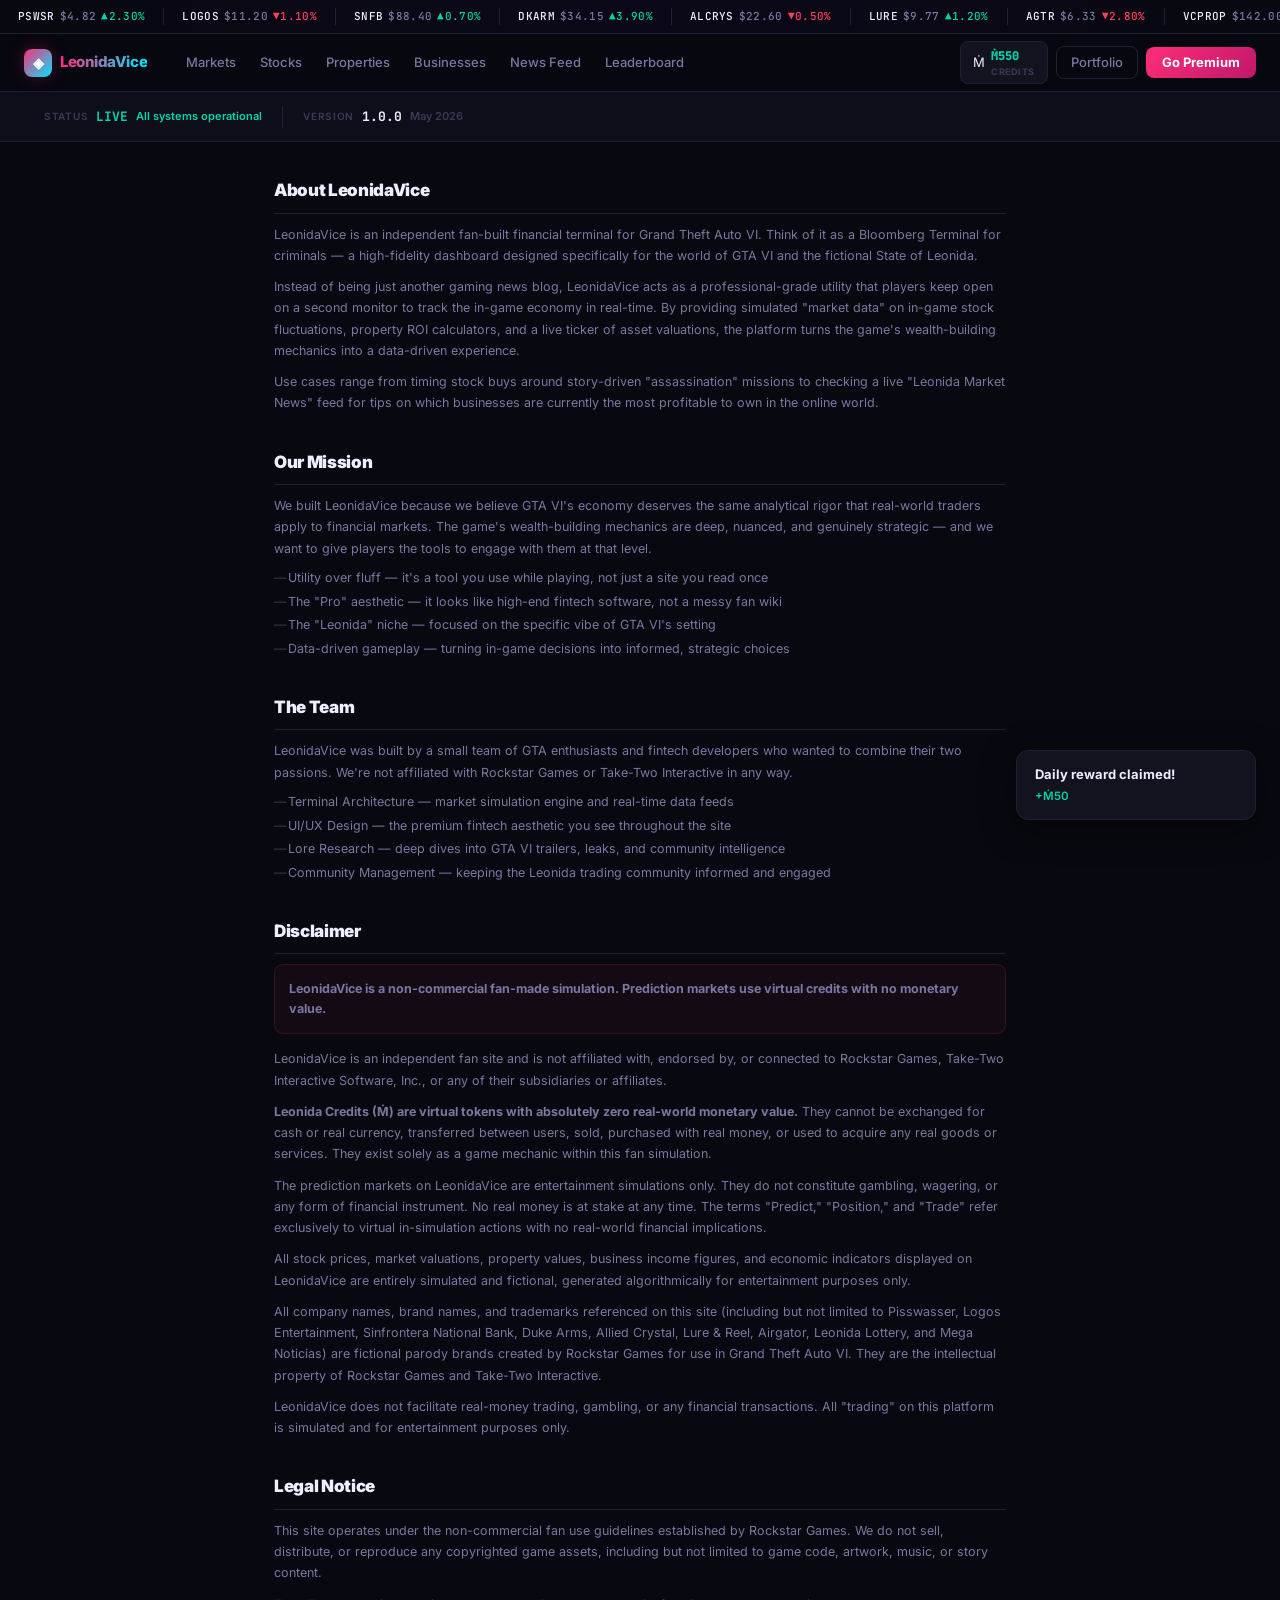
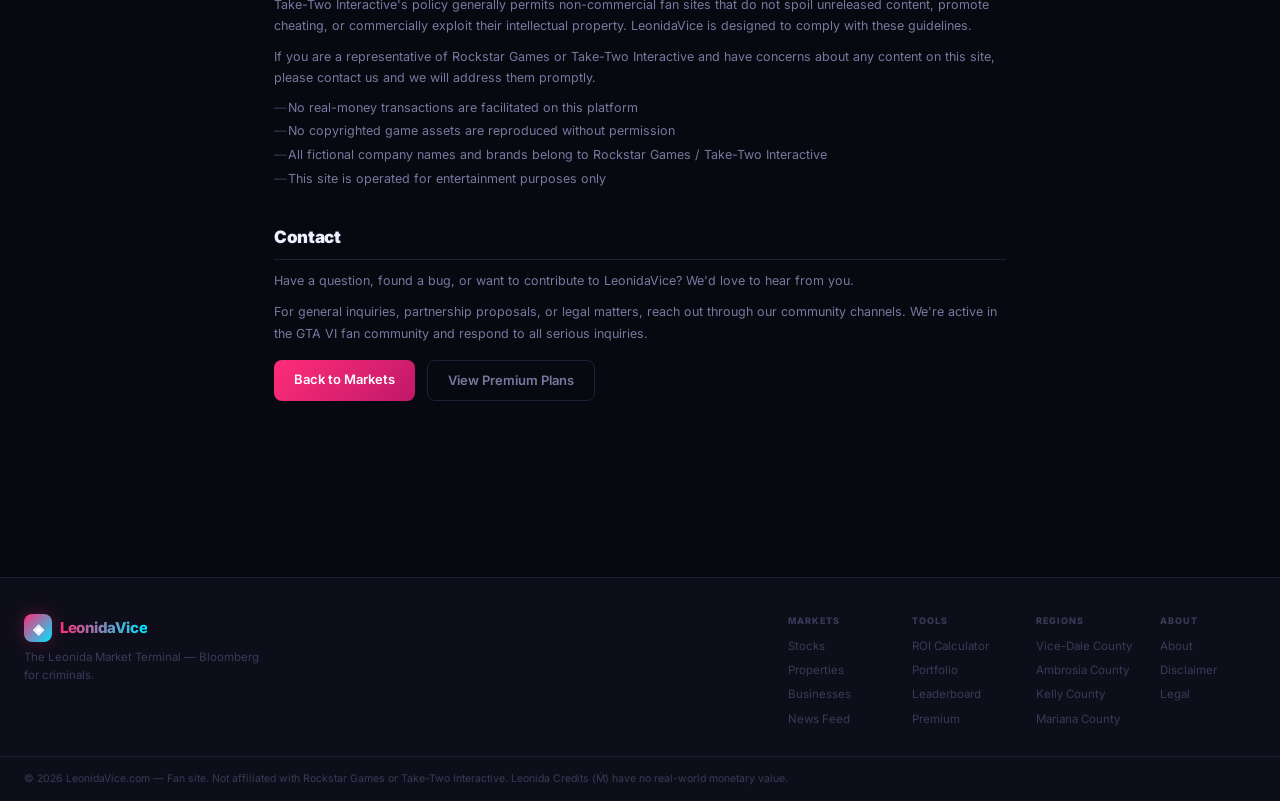
==== commit 407d5591: "feat: LMSR prediction market system + Leonida Credits wallet - lmsr.js: Full LMSR Automated Market M" ====
--- a/leonidavice/about.html
+++ b/leonidavice/about.html
@@ -19,7 +19,7 @@
     <a href="properties.html" class="nav-link">Properties</a><a href="businesses.html" class="nav-link">Businesses</a>
     <a href="news.html" class="nav-link">News Feed</a><a href="leaderboard.html" class="nav-link">Leaderboard</a>
   </div>
-  <div class="nav-right"><a href="portfolio.html" class="btn-ghost">Portfolio</a><a href="premium.html" class="btn-primary">Go Premium</a></div>
+  <div class="nav-right"><a href="portfolio.html" class="wallet-nav-item" title="My Leonida Credits"><span class="wallet-nav-icon">Ṁ</span><div><div class="wallet-balance">500</div><div class="wallet-label">Credits</div></div></a><a href="portfolio.html" class="btn-ghost">Portfolio</a><a href="premium.html" class="btn-primary">Go Premium</a></div>
 </div></nav>
 <div class="stats-bar"><div class="stats-bar-inner">
   <div class="stat-item"><span class="stat-label">Status</span><span class="stat-value live-pulse">LIVE</span><span class="stat-delta up">All systems operational</span></div>
@@ -60,9 +60,12 @@
   <div class="about-section" id="disclaimer">
     <h2>Disclaimer</h2>
     <div class="disclaimer-box">
-      <p><strong>LeonidaVice is a fan site and is not affiliated with, endorsed by, or connected to Rockstar Games, Take-Two Interactive Software, Inc., or any of their subsidiaries or affiliates.</strong></p>
+      <p><strong>LeonidaVice is a non-commercial fan-made simulation. Prediction markets use virtual credits with no monetary value.</strong></p>
     </div>
-    <p>All data displayed on LeonidaVice — including stock prices, market valuations, property values, business income figures, and economic indicators — is entirely simulated and fictional. It is generated algorithmically for entertainment purposes and does not represent real financial data of any kind.</p>
+    <p>LeonidaVice is an independent fan site and is not affiliated with, endorsed by, or connected to Rockstar Games, Take-Two Interactive Software, Inc., or any of their subsidiaries or affiliates.</p>
+    <p><strong>Leonida Credits (Ṁ) are virtual tokens with absolutely zero real-world monetary value.</strong> They cannot be exchanged for cash or real currency, transferred between users, sold, purchased with real money, or used to acquire any real goods or services. They exist solely as a game mechanic within this fan simulation.</p>
+    <p>The prediction markets on LeonidaVice are entertainment simulations only. They do not constitute gambling, wagering, or any form of financial instrument. No real money is at stake at any time. The terms "Predict," "Position," and "Trade" refer exclusively to virtual in-simulation actions with no real-world financial implications.</p>
+    <p>All stock prices, market valuations, property values, business income figures, and economic indicators displayed on LeonidaVice are entirely simulated and fictional, generated algorithmically for entertainment purposes only.</p>
     <p>All company names, brand names, and trademarks referenced on this site (including but not limited to Pisswasser, Logos Entertainment, Sinfrontera National Bank, Duke Arms, Allied Crystal, Lure & Reel, Airgator, Leonida Lottery, and Mega Noticias) are fictional parody brands created by Rockstar Games for use in Grand Theft Auto VI. They are the intellectual property of Rockstar Games and Take-Two Interactive.</p>
     <p>LeonidaVice does not facilitate real-money trading, gambling, or any financial transactions. All "trading" on this platform is simulated and for entertainment purposes only.</p>
   </div>
@@ -101,9 +104,13 @@
       <div class="footer-col"><p class="footer-col-title">About</p><a href="about.html">About</a><a href="about.html#disclaimer">Disclaimer</a><a href="about.html#legal">Legal</a></div>
     </div>
   </div>
-  <div class="footer-bottom"><p>© 2026 LeonidaVice.com — Fan site. Not affiliated with Rockstar Games or Take-Two Interactive.</p></div>
+  <div class="footer-bottom"><p>© 2026 LeonidaVice.com — Fan site. Not affiliated with Rockstar Games or Take-Two Interactive. Leonida Credits (Ṁ) have no real-world monetary value.</p></div>
 </footer>
 <script src="data-config.js"></script>
 <script src="app.js"></script>
+<script src="lmsr.js"></script>
 </body></html>
 
+
+
+
--- a/leonidavice/styles.css
+++ b/leonidavice/styles.css
@@ -1044,3 +1044,513 @@
 body.compact-mode .widget { font-size: 12px; }
 body.compact-mode .news-item { padding: 8px 12px; }
 body.compact-mode .mover-row { padding: 7px 12px; }
+
+/* ═══════════════════════════════════════════════════════════
+   LMSR PREDICTION MARKET UI
+   Wallet, Buy Modal, Toast, Position badges
+═══════════════════════════════════════════════════════════ */
+
+/* ── WALLET IN NAV ── */
+.wallet-nav-item {
+  display: flex;
+  align-items: center;
+  gap: 6px;
+  padding: 5px 12px;
+  border-radius: 8px;
+  background: var(--surface-2);
+  border: 1px solid var(--border);
+  cursor: pointer;
+  transition: all 0.15s;
+}
+.wallet-nav-item:hover { border-color: var(--teal); }
+.wallet-nav-icon { font-size: 13px; }
+.wallet-balance {
+  font-family: 'JetBrains Mono', monospace;
+  font-size: 12px;
+  font-weight: 800;
+  color: var(--teal);
+}
+.wallet-label {
+  font-size: 9px;
+  font-weight: 700;
+  color: var(--text-3);
+  text-transform: uppercase;
+  letter-spacing: 0.06em;
+}
+
+/* ── TOAST ── */
+.lv-toast {
+  position: fixed;
+  bottom: 80px;
+  right: 24px;
+  z-index: 9999;
+  background: var(--surface-2);
+  border: 1px solid var(--border);
+  border-radius: 12px;
+  padding: 14px 18px;
+  min-width: 240px;
+  box-shadow: 0 8px 32px rgba(0,0,0,0.5);
+  transform: translateY(20px);
+  opacity: 0;
+  transition: all 0.3s cubic-bezier(0.34,1.56,0.64,1);
+  pointer-events: none;
+}
+.lv-toast-show {
+  transform: translateY(0);
+  opacity: 1;
+}
+.lv-toast-title {
+  font-size: 13px;
+  font-weight: 700;
+  color: var(--text);
+  margin-bottom: 3px;
+}
+.lv-toast-sub {
+  font-size: 11.5px;
+  font-weight: 600;
+}
+
+/* ── BUY MODAL ── */
+.lv-modal-backdrop {
+  position: fixed;
+  inset: 0;
+  background: rgba(0,0,0,0.7);
+  backdrop-filter: blur(4px);
+  z-index: 1000;
+}
+.lv-modal-box {
+  position: fixed;
+  top: 50%;
+  left: 50%;
+  transform: translate(-50%, -48%) scale(0.96);
+  z-index: 1001;
+  width: 100%;
+  max-width: 480px;
+  background: var(--surface);
+  border: 1px solid var(--border);
+  border-radius: 16px;
+  overflow: hidden;
+  opacity: 0;
+  transition: all 0.25s cubic-bezier(0.34,1.4,0.64,1);
+  max-height: 90vh;
+  overflow-y: auto;
+}
+.lv-modal-open {
+  transform: translate(-50%, -50%) scale(1);
+  opacity: 1;
+}
+.lv-modal-header {
+  display: flex;
+  align-items: flex-start;
+  justify-content: space-between;
+  padding: 20px 20px 16px;
+  border-bottom: 1px solid var(--border);
+  gap: 12px;
+}
+.lv-modal-title {
+  font-size: 16px;
+  font-weight: 900;
+  color: var(--text);
+  margin-bottom: 4px;
+}
+.lv-modal-subtitle {
+  font-size: 12px;
+  color: var(--text-2);
+  line-height: 1.4;
+}
+.lv-modal-close {
+  background: none;
+  border: none;
+  color: var(--text-3);
+  font-size: 16px;
+  cursor: pointer;
+  padding: 4px;
+  flex-shrink: 0;
+  transition: color 0.15s;
+}
+.lv-modal-close:hover { color: var(--text); }
+
+.lv-modal-prob-row {
+  display: flex;
+  align-items: center;
+  gap: 10px;
+  padding: 14px 20px;
+  background: var(--surface-2);
+  border-bottom: 1px solid var(--border);
+}
+.lv-modal-prob-item {
+  display: flex;
+  flex-direction: column;
+  align-items: center;
+  gap: 2px;
+  flex-shrink: 0;
+}
+.lv-modal-prob-label {
+  font-size: 9px;
+  font-weight: 800;
+  text-transform: uppercase;
+  letter-spacing: 0.08em;
+  color: var(--text-3);
+}
+.lv-modal-prob-val {
+  font-family: 'JetBrains Mono', monospace;
+  font-size: 16px;
+  font-weight: 900;
+}
+.lv-modal-prob-bar {
+  flex: 1;
+  height: 6px;
+  background: var(--surface-3);
+  border-radius: 6px;
+  overflow: hidden;
+}
+.lv-modal-prob-fill {
+  height: 100%;
+  background: linear-gradient(90deg, var(--teal), var(--cyan));
+  border-radius: 6px;
+  transition: width 0.4s ease;
+}
+
+.lv-modal-body { padding: 18px 20px; }
+.lv-modal-field { margin-bottom: 16px; }
+.lv-modal-label {
+  display: block;
+  font-size: 10px;
+  font-weight: 800;
+  text-transform: uppercase;
+  letter-spacing: 0.07em;
+  color: var(--text-3);
+  margin-bottom: 8px;
+}
+.lv-modal-input-wrap {
+  display: flex;
+  align-items: center;
+  background: var(--bg);
+  border: 1px solid var(--border);
+  border-radius: 9px;
+  overflow: hidden;
+  transition: border-color 0.15s;
+}
+.lv-modal-input-wrap:focus-within { border-color: var(--teal); }
+.lv-modal-currency {
+  padding: 0 12px;
+  font-family: 'JetBrains Mono', monospace;
+  font-size: 14px;
+  font-weight: 800;
+  color: var(--teal);
+  background: var(--surface-2);
+  border-right: 1px solid var(--border);
+  height: 42px;
+  display: flex;
+  align-items: center;
+}
+.lv-modal-input {
+  flex: 1;
+  padding: 10px 14px;
+  background: none;
+  border: none;
+  color: var(--text);
+  font-family: 'JetBrains Mono', monospace;
+  font-size: 16px;
+  font-weight: 700;
+  outline: none;
+}
+.lv-modal-quick-btns {
+  display: flex;
+  gap: 6px;
+  margin-top: 8px;
+}
+.lv-modal-quick-btns button {
+  padding: 4px 10px;
+  border-radius: 6px;
+  font-size: 11px;
+  font-weight: 700;
+  background: var(--surface-2);
+  color: var(--text-2);
+  border: 1px solid var(--border);
+  cursor: pointer;
+  transition: all 0.15s;
+}
+.lv-modal-quick-btns button:hover {
+  background: var(--surface-3);
+  color: var(--text);
+  border-color: var(--teal);
+}
+
+.lv-modal-preview {
+  background: var(--surface-2);
+  border: 1px solid var(--border);
+  border-radius: 10px;
+  padding: 14px;
+  margin-bottom: 14px;
+  display: flex;
+  flex-direction: column;
+  gap: 8px;
+}
+.lv-modal-preview-row {
+  display: flex;
+  align-items: center;
+  justify-content: space-between;
+  font-size: 12px;
+  color: var(--text-2);
+}
+.lv-modal-preview-val {
+  font-family: 'JetBrains Mono', monospace;
+  font-size: 12px;
+  font-weight: 700;
+  color: var(--text);
+}
+
+.lv-modal-existing {
+  display: flex;
+  align-items: center;
+  gap: 8px;
+  font-size: 11.5px;
+  color: var(--text-2);
+  margin-bottom: 10px;
+  padding: 8px 12px;
+  background: var(--surface-2);
+  border-radius: 7px;
+  border: 1px solid var(--border);
+}
+.lv-modal-existing-label {
+  color: var(--text-3);
+  font-size: 10px;
+  font-weight: 700;
+  text-transform: uppercase;
+  letter-spacing: 0.06em;
+}
+
+.lv-modal-balance {
+  font-size: 11.5px;
+  color: var(--text-3);
+  text-align: right;
+  margin-bottom: 4px;
+}
+.wallet-balance-modal {
+  font-family: 'JetBrains Mono', monospace;
+  font-weight: 700;
+  color: var(--teal);
+}
+
+.lv-modal-footer {
+  display: flex;
+  gap: 10px;
+  padding: 0 20px 16px;
+}
+.lv-modal-cancel {
+  flex: 1;
+  padding: 11px;
+  border-radius: 9px;
+  font-size: 13px;
+  font-weight: 700;
+  background: var(--surface-2);
+  color: var(--text-2);
+  border: 1px solid var(--border);
+  cursor: pointer;
+  transition: all 0.15s;
+}
+.lv-modal-cancel:hover { color: var(--text); border-color: var(--pink); }
+.lv-modal-confirm {
+  flex: 2;
+  padding: 11px;
+  border-radius: 9px;
+  font-size: 13px;
+  font-weight: 800;
+  border: none;
+  cursor: pointer;
+  transition: all 0.15s;
+}
+.lv-modal-confirm:hover { opacity: 0.9; box-shadow: 0 0 20px rgba(0,212,170,0.3); }
+
+.lv-modal-legal {
+  padding: 10px 20px 16px;
+  font-size: 10px;
+  color: var(--text-3);
+  line-height: 1.5;
+  border-top: 1px solid var(--border);
+  margin-top: 4px;
+}
+.lv-modal-legal a { color: var(--pink); }
+
+/* ── POSITION BADGE ON CARDS ── */
+.card-position-badge {
+  display: inline-flex;
+  align-items: center;
+  gap: 4px;
+  padding: 2px 7px;
+  border-radius: 20px;
+  font-size: 9.5px;
+  font-weight: 800;
+  text-transform: uppercase;
+  letter-spacing: 0.05em;
+  margin-left: 6px;
+}
+.card-position-badge.yes-pos {
+  background: var(--teal-dim);
+  color: var(--teal);
+  border: 1px solid rgba(0,212,170,0.25);
+}
+.card-position-badge.no-pos {
+  background: var(--red-bg);
+  color: var(--red);
+  border: 1px solid rgba(255,64,96,0.25);
+}
+
+/* ── PORTFOLIO — PREDICTION POSITIONS ── */
+.pred-position-card {
+  background: var(--surface);
+  border: 1px solid var(--border);
+  border-radius: 10px;
+  padding: 14px 16px;
+  display: flex;
+  align-items: center;
+  gap: 14px;
+  transition: all 0.2s;
+}
+.pred-position-card:hover { border-color: rgba(255,45,120,0.3); }
+.pred-pos-side {
+  width: 36px;
+  height: 36px;
+  border-radius: 9px;
+  display: flex;
+  align-items: center;
+  justify-content: center;
+  font-size: 11px;
+  font-weight: 900;
+  flex-shrink: 0;
+}
+.pred-pos-side.yes { background: var(--teal-dim); color: var(--teal); }
+.pred-pos-side.no  { background: var(--red-bg);   color: var(--red); }
+.pred-pos-info { flex: 1; min-width: 0; }
+.pred-pos-question {
+  font-size: 12px;
+  font-weight: 600;
+  color: var(--text);
+  line-height: 1.3;
+  margin-bottom: 4px;
+  white-space: nowrap;
+  overflow: hidden;
+  text-overflow: ellipsis;
+}
+.pred-pos-meta {
+  display: flex;
+  align-items: center;
+  gap: 10px;
+  font-size: 10.5px;
+  color: var(--text-3);
+}
+.pred-pos-shares {
+  font-family: 'JetBrains Mono', monospace;
+  font-size: 13px;
+  font-weight: 800;
+  color: var(--text);
+  text-align: right;
+  flex-shrink: 0;
+}
+.pred-pos-payout {
+  font-size: 10px;
+  color: var(--teal);
+  font-weight: 700;
+  text-align: right;
+}
+
+/* ── WALLET PAGE SECTION ── */
+.wallet-hero {
+  background: linear-gradient(135deg, var(--surface), rgba(0,212,170,0.05));
+  border: 1px solid rgba(0,212,170,0.2);
+  border-radius: 14px;
+  padding: 24px;
+  margin-bottom: 20px;
+  display: flex;
+  align-items: center;
+  justify-content: space-between;
+  gap: 20px;
+}
+.wallet-hero-balance {
+  font-family: 'JetBrains Mono', monospace;
+  font-size: 36px;
+  font-weight: 900;
+  color: var(--teal);
+  margin-bottom: 4px;
+}
+.wallet-hero-label {
+  font-size: 11px;
+  font-weight: 700;
+  text-transform: uppercase;
+  letter-spacing: 0.08em;
+  color: var(--text-3);
+}
+.wallet-hero-stats {
+  display: flex;
+  gap: 20px;
+}
+.wallet-hero-stat {
+  text-align: center;
+}
+.wallet-hero-stat-val {
+  font-family: 'JetBrains Mono', monospace;
+  font-size: 18px;
+  font-weight: 800;
+  color: var(--text);
+  margin-bottom: 2px;
+}
+.wallet-hero-stat-label {
+  font-size: 9px;
+  font-weight: 700;
+  text-transform: uppercase;
+  letter-spacing: 0.07em;
+  color: var(--text-3);
+}
+.btn-claim-daily {
+  padding: 10px 20px;
+  border-radius: 9px;
+  font-size: 13px;
+  font-weight: 800;
+  background: linear-gradient(135deg, var(--teal), var(--cyan));
+  color: #080810;
+  border: none;
+  cursor: pointer;
+  transition: all 0.15s;
+  white-space: nowrap;
+}
+.btn-claim-daily:hover { box-shadow: 0 0 20px var(--teal-glow); }
+.btn-claim-daily:disabled {
+  background: var(--surface-2);
+  color: var(--text-3);
+  cursor: not-allowed;
+  box-shadow: none;
+}
+
+/* ── LEADERBOARD — PREDICTION ACCURACY ── */
+.lb-accuracy-bar {
+  height: 4px;
+  background: var(--surface-2);
+  border-radius: 4px;
+  overflow: hidden;
+  width: 60px;
+  display: inline-block;
+  vertical-align: middle;
+  margin-left: 6px;
+}
+.lb-accuracy-fill {
+  height: 100%;
+  background: linear-gradient(90deg, var(--teal), var(--cyan));
+  border-radius: 4px;
+}
+
+/* ── MOBILE MODAL ── */
+@media (max-width: 520px) {
+  .lv-modal-box {
+    max-width: 100%;
+    border-radius: 16px 16px 0 0;
+    top: auto;
+    bottom: 0;
+    left: 0;
+    right: 0;
+    transform: translateY(20px) scale(1);
+  }
+  .lv-modal-open {
+    transform: translateY(0) scale(1);
+  }
+}
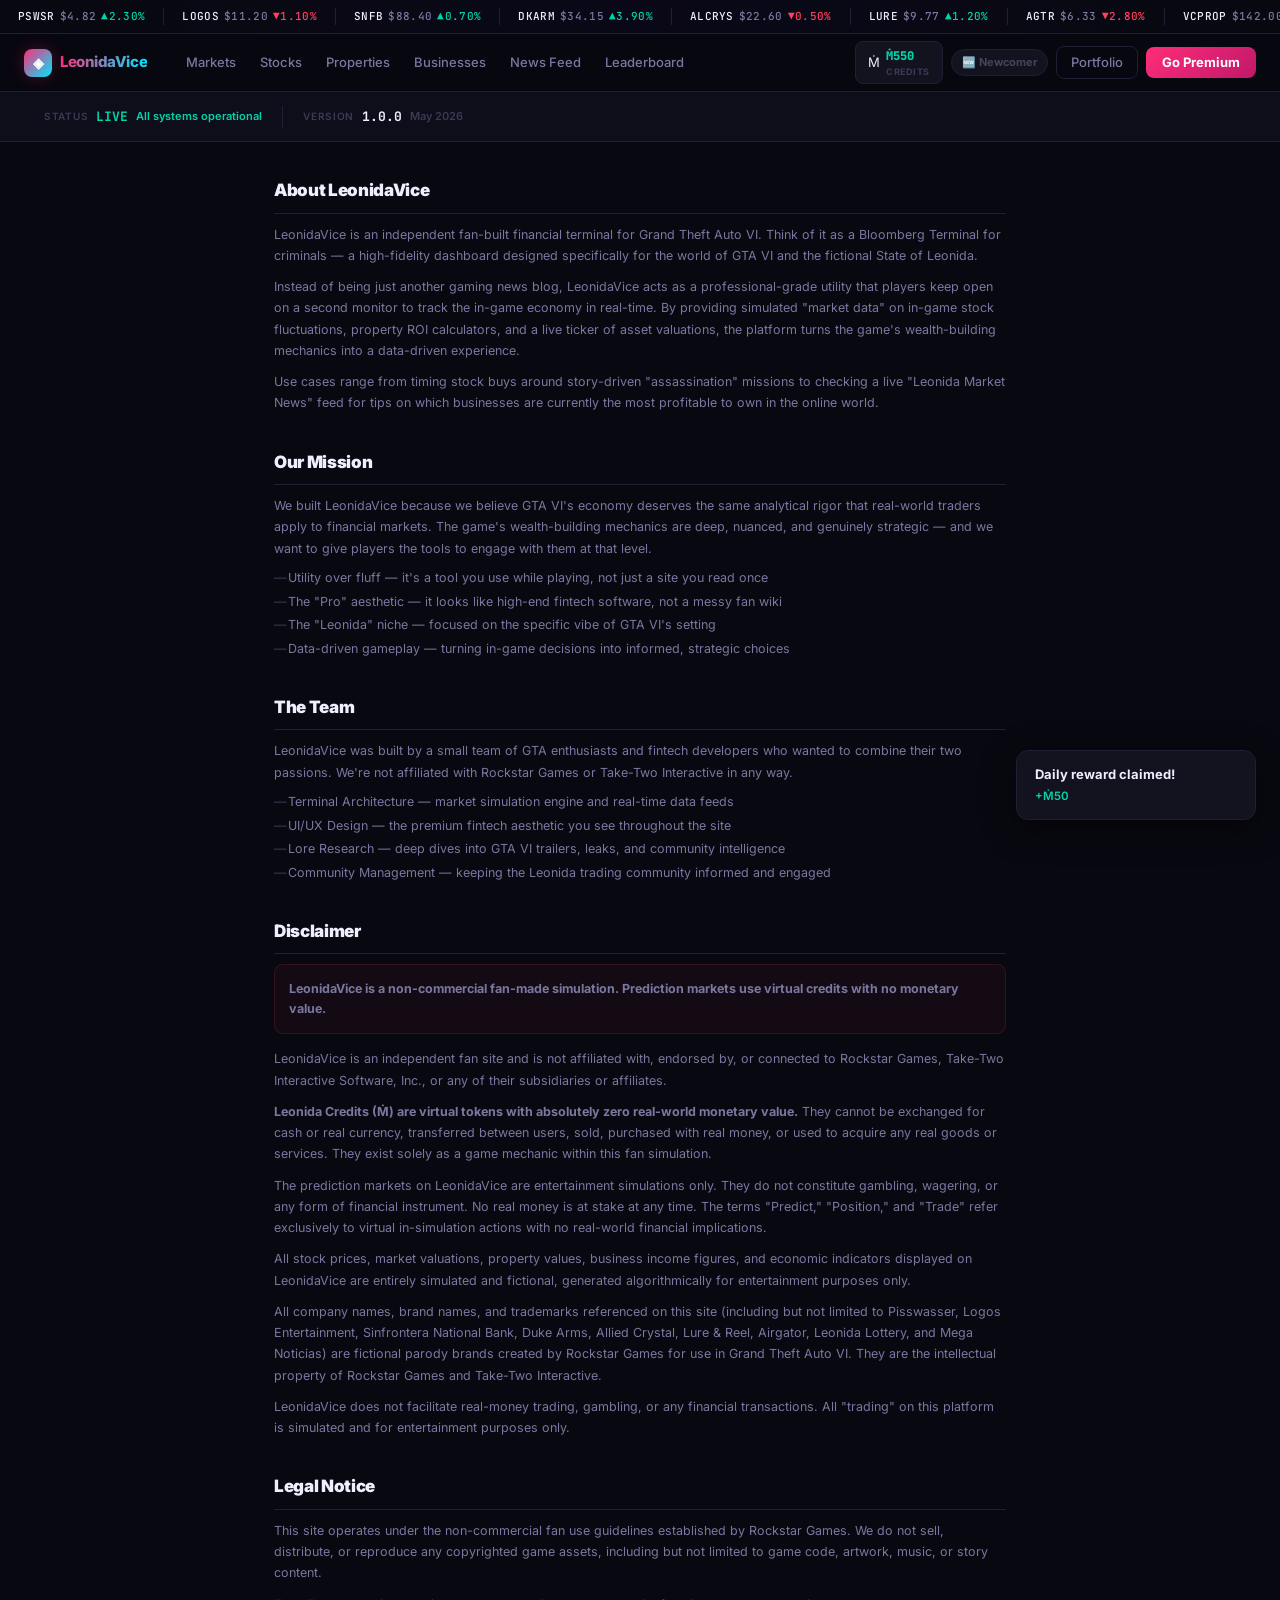
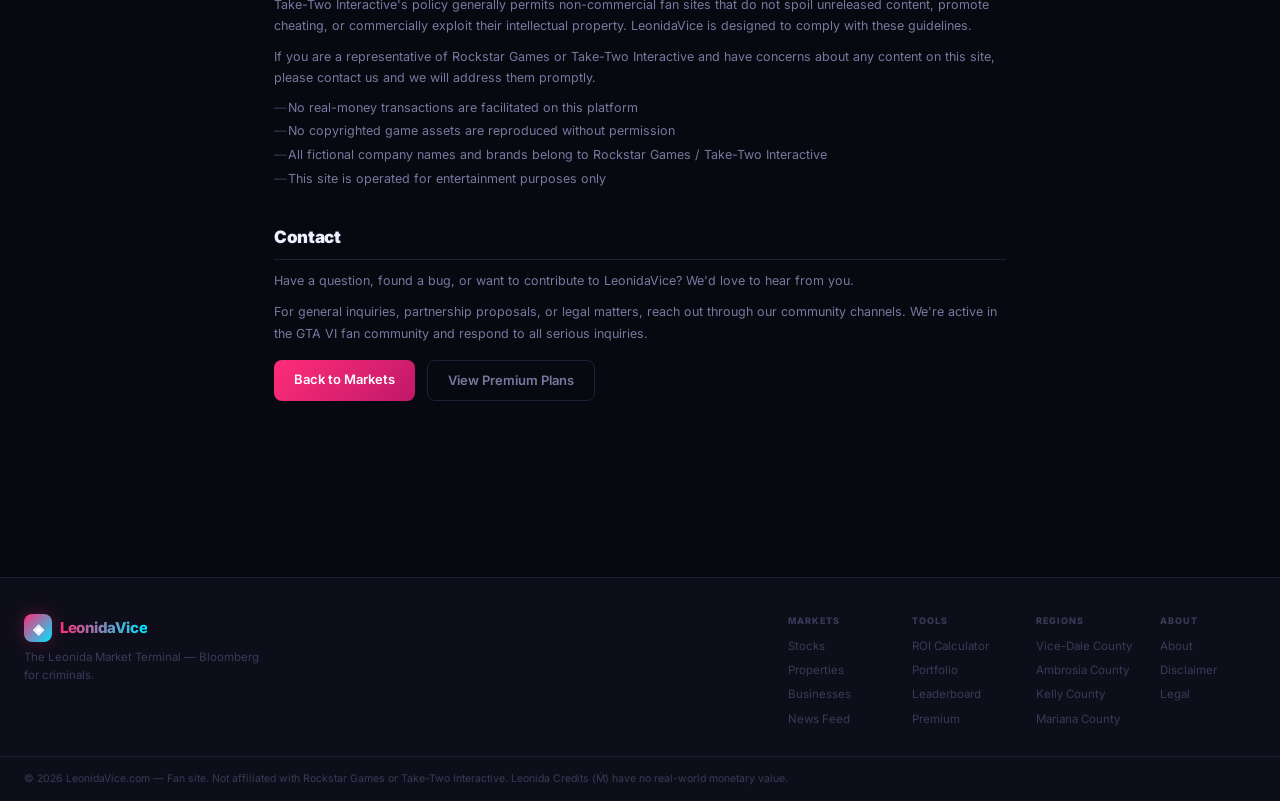
==== commit 05a0c424: "feat: complete addiction game loop MARKET RESOLUTION - Auto-close timers on all 12 markets (90s to 3" ====
--- a/leonidavice/about.html
+++ b/leonidavice/about.html
@@ -19,7 +19,7 @@
     <a href="properties.html" class="nav-link">Properties</a><a href="businesses.html" class="nav-link">Businesses</a>
     <a href="news.html" class="nav-link">News Feed</a><a href="leaderboard.html" class="nav-link">Leaderboard</a>
   </div>
-  <div class="nav-right"><a href="portfolio.html" class="wallet-nav-item" title="My Leonida Credits"><span class="wallet-nav-icon">Ṁ</span><div><div class="wallet-balance">500</div><div class="wallet-label">Credits</div></div></a><a href="portfolio.html" class="btn-ghost">Portfolio</a><a href="premium.html" class="btn-primary">Go Premium</a></div>
+  <div class="nav-right"><a href="portfolio.html" class="wallet-nav-item" title="My Leonida Credits"><span class="wallet-nav-icon">Ṁ</span><div><div class="wallet-balance">500</div><div class="wallet-label">Credits</div></div></a><span class="streak-display" style="display:none"></span><span class="user-badge-nav"></span><a href="portfolio.html" class="btn-ghost">Portfolio</a><a href="premium.html" class="btn-primary">Go Premium</a></div>
 </div></nav>
 <div class="stats-bar"><div class="stats-bar-inner">
   <div class="stat-item"><span class="stat-label">Status</span><span class="stat-value live-pulse">LIVE</span><span class="stat-delta up">All systems operational</span></div>
@@ -109,8 +109,12 @@
 <script src="data-config.js"></script>
 <script src="app.js"></script>
 <script src="lmsr.js"></script>
+<script src="game-loop.js"></script>
 </body></html>
 
 
 
 
+
+
+
--- a/leonidavice/styles.css
+++ b/leonidavice/styles.css
@@ -1554,3 +1554,355 @@
     transform: translateY(0) scale(1);
   }
 }
+
+/* ═══════════════════════════════════════════════════════════════
+   GAME LOOP UI — game-loop.js styles
+   Resolution overlays, payout animations, streak, badges,
+   big toast, urgency states, new market injection
+═══════════════════════════════════════════════════════════════ */
+
+/* ── RESOLVED CARD ── */
+.market-card-resolved {
+  opacity: 0.72;
+  pointer-events: none;
+  position: relative;
+}
+.resolve-overlay {
+  position: absolute;
+  inset: 0;
+  border-radius: 12px;
+  background: rgba(8,8,16,0.82);
+  backdrop-filter: blur(2px);
+  display: flex;
+  flex-direction: column;
+  align-items: center;
+  justify-content: center;
+  gap: 8px;
+  padding: 16px;
+  pointer-events: none;
+  z-index: 2;
+}
+.resolve-badge {
+  font-size: 15px;
+  font-weight: 900;
+  padding: 6px 18px;
+  border-radius: 30px;
+  letter-spacing: 0.08em;
+}
+.resolve-yes {
+  background: var(--teal-dim);
+  color: var(--teal);
+  border: 1px solid rgba(0,212,170,0.4);
+}
+.resolve-no {
+  background: var(--red-bg);
+  color: var(--red);
+  border: 1px solid rgba(255,64,96,0.4);
+}
+.resolve-reason {
+  font-size: 11px;
+  color: var(--text-2);
+  text-align: center;
+  line-height: 1.4;
+  max-width: 220px;
+}
+
+/* ── URGENCY STATE ── */
+.market-card-urgent {
+  border-color: rgba(255,209,102,0.5) !important;
+  box-shadow: 0 0 20px rgba(255,209,102,0.12) !important;
+  animation: urgency-pulse 2s ease-in-out infinite;
+}
+@keyframes urgency-pulse {
+  0%,100% { box-shadow: 0 0 20px rgba(255,209,102,0.12); }
+  50%      { box-shadow: 0 0 32px rgba(255,209,102,0.28); }
+}
+.card-countdown {
+  font-family: 'JetBrains Mono', monospace;
+  font-size: 10.5px;
+  font-weight: 700;
+  color: var(--text-3);
+  transition: color 0.3s;
+}
+
+/* ── NEW MARKET CARD ANIMATION ── */
+.market-card-new {
+  opacity: 0;
+  transform: translateY(-12px) scale(0.97);
+  transition: all 0.4s cubic-bezier(0.34,1.4,0.64,1);
+  border-color: rgba(0,212,170,0.4) !important;
+}
+.market-card-new-visible {
+  opacity: 1;
+  transform: translateY(0) scale(1);
+}
+
+/* ── BIG TOAST (resolution events) ── */
+.lv-big-toast {
+  position: fixed;
+  top: calc(var(--ticker-h) + var(--nav-h) + var(--stats-h) + 16px);
+  right: 20px;
+  z-index: 9999;
+  background: var(--surface-2);
+  border: 1px solid var(--border);
+  border-radius: 14px;
+  padding: 16px 18px;
+  width: 340px;
+  max-width: calc(100vw - 40px);
+  box-shadow: 0 12px 40px rgba(0,0,0,0.6);
+  display: flex;
+  align-items: flex-start;
+  gap: 14px;
+  transform: translateX(380px);
+  opacity: 0;
+  transition: all 0.35s cubic-bezier(0.34,1.4,0.64,1);
+}
+.lv-big-toast-show {
+  transform: translateX(0);
+  opacity: 1;
+}
+.lv-big-toast-icon {
+  font-size: 24px;
+  flex-shrink: 0;
+  margin-top: 2px;
+}
+.lv-big-toast-content { flex: 1; min-width: 0; }
+.lv-big-toast-title {
+  font-size: 14px;
+  font-weight: 800;
+  color: var(--text);
+  margin-bottom: 3px;
+}
+.lv-big-toast-sub {
+  font-family: 'JetBrains Mono', monospace;
+  font-size: 13px;
+  font-weight: 700;
+  margin-bottom: 5px;
+}
+.lv-big-toast-body {
+  font-size: 11.5px;
+  color: var(--text-2);
+  line-height: 1.5;
+}
+.lv-big-toast-close {
+  background: none;
+  border: none;
+  color: var(--text-3);
+  font-size: 14px;
+  cursor: pointer;
+  flex-shrink: 0;
+  padding: 2px;
+  transition: color 0.15s;
+}
+.lv-big-toast-close:hover { color: var(--text); }
+
+/* ── PAYOUT FLOAT ANIMATION ── */
+.payout-float {
+  position: absolute;
+  font-family: 'JetBrains Mono', monospace;
+  font-size: 18px;
+  font-weight: 900;
+  color: var(--teal);
+  text-shadow: 0 0 20px var(--teal-glow);
+  pointer-events: none;
+  z-index: 9998;
+  opacity: 0;
+  transform: translateY(0) translateX(-50%);
+  transition: none;
+  white-space: nowrap;
+}
+.payout-float-go {
+  animation: payout-rise 1.6s cubic-bezier(0.2,0.8,0.4,1) forwards;
+}
+@keyframes payout-rise {
+  0%   { opacity: 0;   transform: translateY(0)    translateX(-50%) scale(0.8); }
+  15%  { opacity: 1;   transform: translateY(-10px) translateX(-50%) scale(1.1); }
+  70%  { opacity: 1;   transform: translateY(-60px) translateX(-50%) scale(1); }
+  100% { opacity: 0;   transform: translateY(-90px) translateX(-50%) scale(0.9); }
+}
+
+/* ── WALLET FLASH ── */
+.wallet-flash {
+  animation: wallet-flash-anim 0.5s ease-in-out;
+}
+@keyframes wallet-flash-anim {
+  0%,100% { color: var(--teal); }
+  50%     { color: #fff; text-shadow: 0 0 16px var(--teal); }
+}
+
+/* ── STREAK DISPLAY IN NAV ── */
+.streak-display {
+  font-size: 11px;
+  font-weight: 800;
+  color: var(--gold);
+  padding: 4px 10px;
+  border-radius: 20px;
+  background: rgba(255,209,102,0.1);
+  border: 1px solid rgba(255,209,102,0.2);
+  white-space: nowrap;
+}
+
+/* ── BADGE IN NAV ── */
+.user-badge-nav {
+  font-size: 11px;
+  font-weight: 700;
+  padding: 4px 10px;
+  border-radius: 20px;
+  background: var(--surface-2);
+  border: 1px solid var(--border);
+  white-space: nowrap;
+}
+
+/* ── POSITION BADGE ON CARD ── */
+.card-position-badge {
+  display: inline-flex;
+  align-items: center;
+  gap: 3px;
+  padding: 2px 7px;
+  border-radius: 20px;
+  font-size: 9px;
+  font-weight: 800;
+  text-transform: uppercase;
+  letter-spacing: 0.04em;
+}
+.yes-pos {
+  background: var(--teal-dim);
+  color: var(--teal);
+  border: 1px solid rgba(0,212,170,0.25);
+}
+.no-pos {
+  background: var(--red-bg);
+  color: var(--red);
+  border: 1px solid rgba(255,64,96,0.25);
+}
+
+/* ── STREAK BONUS BANNER (shown on market cards when streak active) ── */
+.streak-bonus-tag {
+  display: inline-flex;
+  align-items: center;
+  gap: 4px;
+  padding: 2px 8px;
+  border-radius: 20px;
+  font-size: 9.5px;
+  font-weight: 800;
+  background: rgba(255,209,102,0.1);
+  color: var(--gold);
+  border: 1px solid rgba(255,209,102,0.2);
+}
+
+/* ── RESOLUTION HISTORY FEED (portfolio page) ── */
+.resolve-feed-item {
+  display: flex;
+  align-items: flex-start;
+  gap: 12px;
+  padding: 12px 0;
+  border-bottom: 1px solid var(--border-subtle);
+}
+.resolve-feed-item:last-child { border-bottom: none; }
+.resolve-feed-icon {
+  width: 32px;
+  height: 32px;
+  border-radius: 8px;
+  display: flex;
+  align-items: center;
+  justify-content: center;
+  font-size: 14px;
+  flex-shrink: 0;
+}
+.resolve-feed-icon.win  { background: var(--teal-dim); }
+.resolve-feed-icon.loss { background: var(--red-bg); }
+.resolve-feed-icon.reward { background: rgba(255,209,102,0.1); }
+.resolve-feed-text { flex: 1; min-width: 0; }
+.resolve-feed-title {
+  font-size: 12px;
+  font-weight: 600;
+  color: var(--text);
+  margin-bottom: 2px;
+  white-space: nowrap;
+  overflow: hidden;
+  text-overflow: ellipsis;
+}
+.resolve-feed-meta {
+  font-size: 10.5px;
+  color: var(--text-3);
+}
+.resolve-feed-amount {
+  font-family: 'JetBrains Mono', monospace;
+  font-size: 13px;
+  font-weight: 800;
+  flex-shrink: 0;
+}
+.resolve-feed-amount.win    { color: var(--teal); }
+.resolve-feed-amount.loss   { color: var(--red); }
+.resolve-feed-amount.reward { color: var(--gold); }
+
+/* ── BADGE DISPLAY (portfolio / leaderboard) ── */
+.badge-display {
+  display: inline-flex;
+  align-items: center;
+  gap: 6px;
+  padding: 6px 14px;
+  border-radius: 30px;
+  font-size: 13px;
+  font-weight: 800;
+  background: var(--surface-2);
+  border: 1px solid var(--border);
+}
+
+/* ── NOTIFICATION PROMPT ── */
+.notif-prompt {
+  position: fixed;
+  bottom: 80px;
+  left: 20px;
+  z-index: 9000;
+  background: var(--surface-2);
+  border: 1px solid var(--border);
+  border-radius: 12px;
+  padding: 14px 16px;
+  max-width: 280px;
+  box-shadow: 0 8px 32px rgba(0,0,0,0.5);
+  transform: translateY(20px);
+  opacity: 0;
+  transition: all 0.3s ease;
+}
+.notif-prompt-show {
+  transform: translateY(0);
+  opacity: 1;
+}
+.notif-prompt-title {
+  font-size: 12px;
+  font-weight: 800;
+  color: var(--text);
+  margin-bottom: 4px;
+}
+.notif-prompt-body {
+  font-size: 11px;
+  color: var(--text-2);
+  line-height: 1.5;
+  margin-bottom: 10px;
+}
+.notif-prompt-btns {
+  display: flex;
+  gap: 8px;
+}
+.notif-prompt-yes {
+  flex: 1;
+  padding: 6px;
+  border-radius: 7px;
+  font-size: 11px;
+  font-weight: 700;
+  background: linear-gradient(135deg, var(--teal), var(--cyan));
+  color: #080810;
+  border: none;
+  cursor: pointer;
+}
+.notif-prompt-no {
+  padding: 6px 10px;
+  border-radius: 7px;
+  font-size: 11px;
+  font-weight: 600;
+  background: var(--surface-3);
+  color: var(--text-3);
+  border: 1px solid var(--border);
+  cursor: pointer;
+}
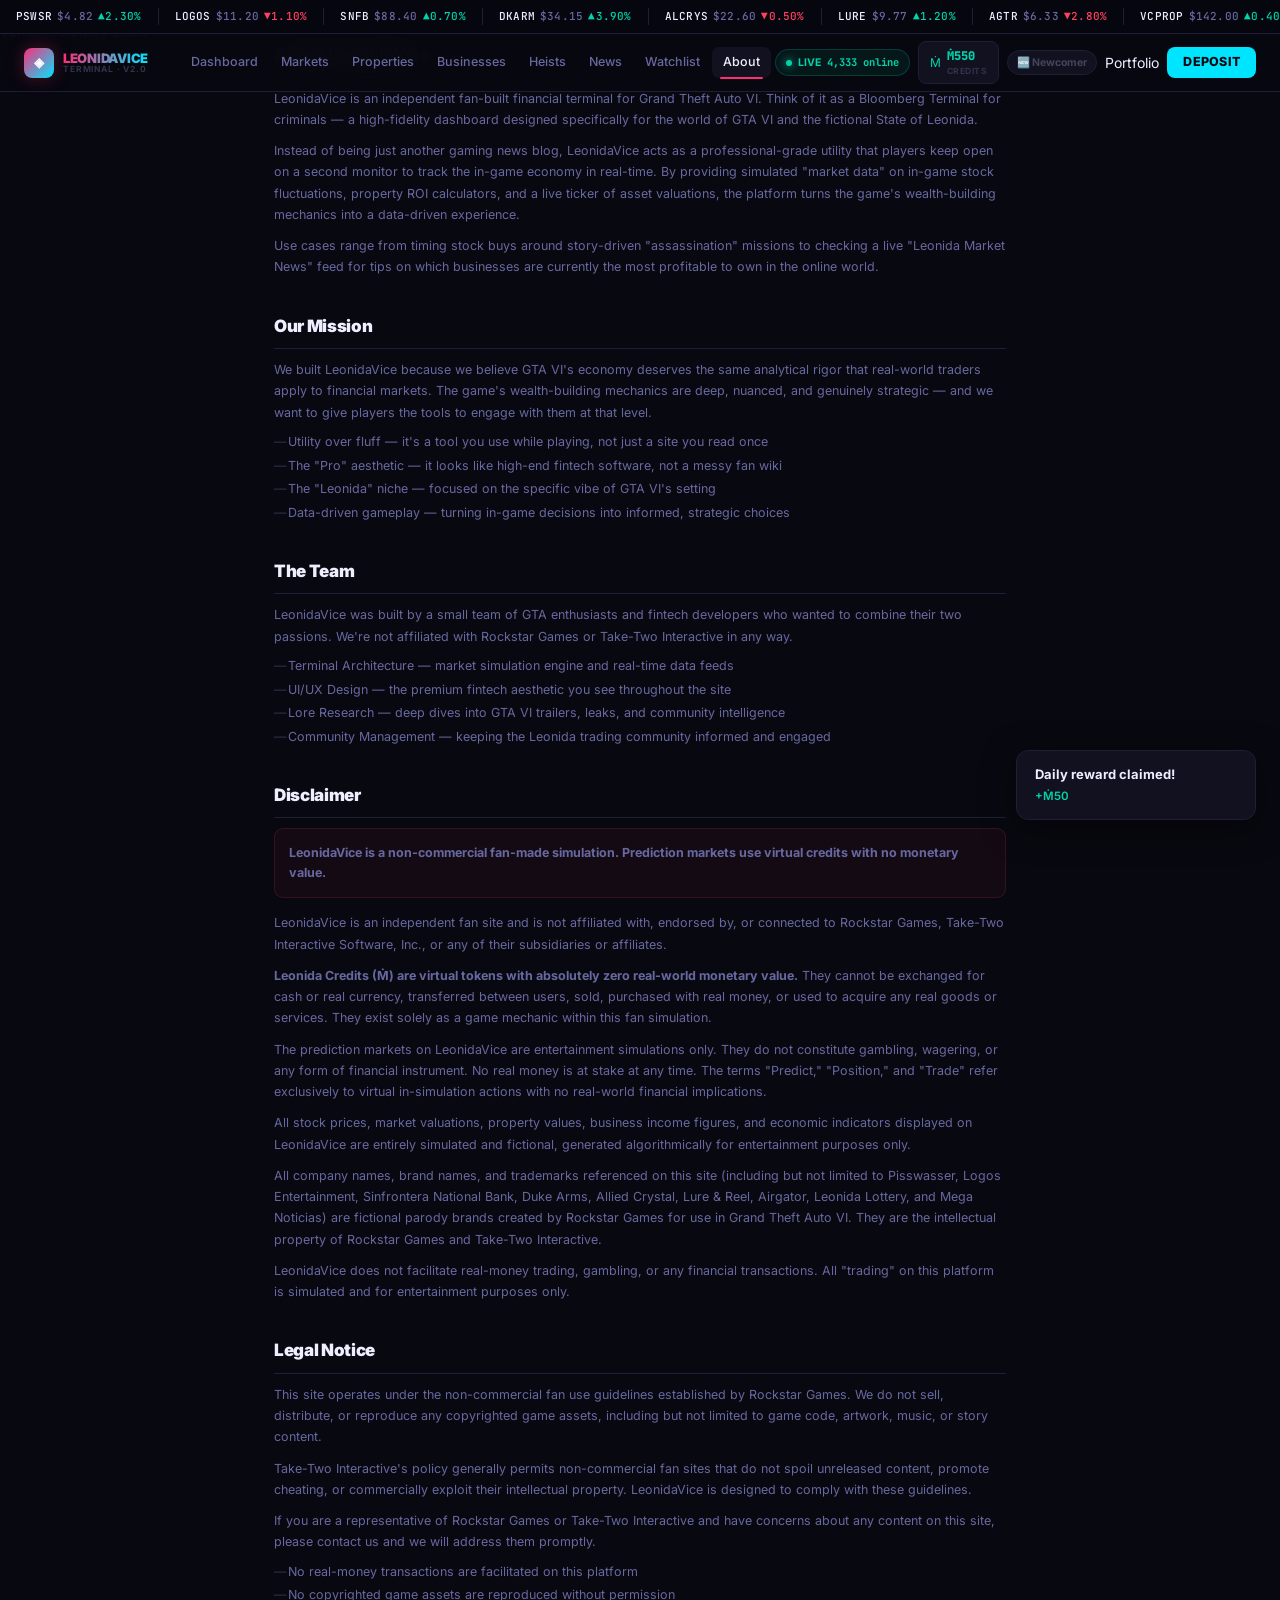
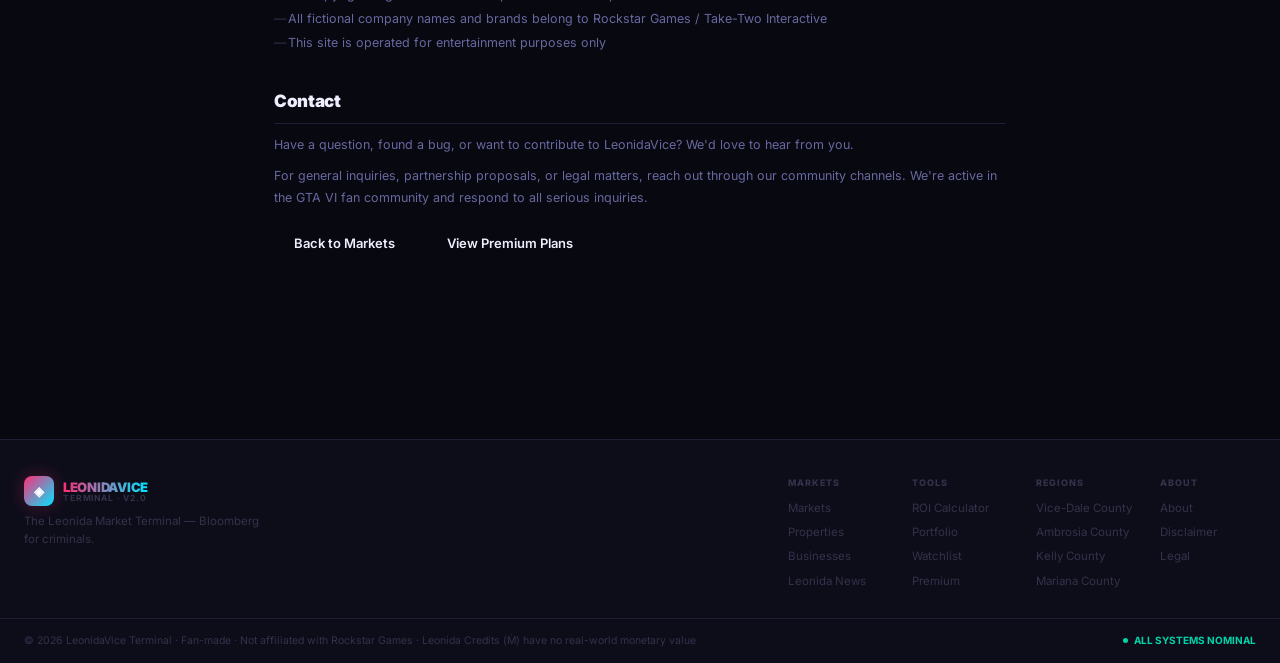
==== commit c9c2b2dd: "feat: full UI v2 overhaul — photography, new nav, hero, heist market plays, news wire, business heat" ====
--- a/leonidavice/about.html
+++ b/leonidavice/about.html
@@ -13,13 +13,16 @@
   <span class="tick up">PSWSR <span class="tick-val">$4.82</span> <span class="tick-delta">▲2.30%</span></span><span class="tick down">LOGOS <span class="tick-val">$11.20</span> <span class="tick-delta">▼1.10%</span></span><span class="tick up">SNFB <span class="tick-val">$88.40</span> <span class="tick-delta">▲0.70%</span></span><span class="tick up">DKARM <span class="tick-val">$34.15</span> <span class="tick-delta">▲3.90%</span></span><span class="tick down">ALCRYS <span class="tick-val">$22.60</span> <span class="tick-delta">▼0.50%</span></span><span class="tick up">LURE <span class="tick-val">$9.77</span> <span class="tick-delta">▲1.20%</span></span><span class="tick down">AGTR <span class="tick-val">$6.33</span> <span class="tick-delta">▼2.80%</span></span><span class="tick up">VCPROP <span class="tick-val">$142.00</span> <span class="tick-delta">▲0.40%</span></span>
 </div></div>
 <nav class="nav"><div class="nav-inner">
-  <a href="index.html" class="logo"><span class="logo-icon">◈</span><span class="logo-text">LeonidaVice</span></a>
+  <a href="index.html" class="logo"><div class="logo-mark">◈</div><div class="logo-text-wrap"><div class="logo-name">LEONIDAVICE</div><div class="logo-sub">Terminal · V2.0</div></div></a>
   <div class="nav-links">
-    <a href="index.html" class="nav-link">Markets</a><a href="stocks.html" class="nav-link">Stocks</a>
+    <a href="index.html" class="nav-link">Dashboard</a><a href="stocks.html" class="nav-link">Markets</a>
     <a href="properties.html" class="nav-link">Properties</a><a href="businesses.html" class="nav-link">Businesses</a>
-    <a href="news.html" class="nav-link">News Feed</a><a href="leaderboard.html" class="nav-link">Leaderboard</a>
+    <a href="heists.html" class="nav-link">Heists</a>
+    <a href="news.html" class="nav-link">News</a><a href="leaderboard.html" class="nav-link">Watchlist</a>
+    <a href="about.html" class="nav-link">About</a>
   </div>
-  <div class="nav-right"><a href="portfolio.html" class="wallet-nav-item" title="My Leonida Credits"><span class="wallet-nav-icon">Ṁ</span><div><div class="wallet-balance">500</div><div class="wallet-label">Credits</div></div></a><span class="streak-display" style="display:none"></span><span class="user-badge-nav"></span><a href="portfolio.html" class="btn-ghost">Portfolio</a><a href="premium.html" class="btn-primary">Go Premium</a></div>
+  <div class="nav-right">
+    <div class="nav-live"><span class="nav-live-dot"></span><span class="nav-live-text">LIVE</span><span class="nav-live-count" data-traders>4,333 online</span></div><a href="portfolio.html" class="wallet-nav-item" title="My Leonida Credits"><span class="wallet-nav-icon">Ṁ</span><div><div class="wallet-balance">500</div><div class="wallet-label">Credits</div></div></a><span class="streak-display" style="display:none"></span><span class="user-badge-nav"></span><a href="portfolio.html" class="btn-ghost">Portfolio</a><a href="premium.html" class="btn-deposit">DEPOSIT</a></div>
 </div></nav>
 <div class="stats-bar"><div class="stats-bar-inner">
   <div class="stat-item"><span class="stat-label">Status</span><span class="stat-value live-pulse">LIVE</span><span class="stat-delta up">All systems operational</span></div>
@@ -96,15 +99,15 @@
 
 <footer class="footer">
   <div class="footer-inner">
-    <div class="footer-brand"><a href="index.html" class="logo"><span class="logo-icon">◈</span><span class="logo-text">LeonidaVice</span></a><p class="footer-tagline">The Leonida Market Terminal — Bloomberg for criminals.</p></div>
+    <div class="footer-brand"><a href="index.html" class="logo"><div class="logo-mark">◈</div><div class="logo-text-wrap"><div class="logo-name">LEONIDAVICE</div><div class="logo-sub">Terminal · V2.0</div></div></a><p class="footer-tagline">The Leonida Market Terminal — Bloomberg for criminals.</p></div>
     <div class="footer-links">
-      <div class="footer-col"><p class="footer-col-title">Markets</p><a href="stocks.html">Stocks</a><a href="properties.html">Properties</a><a href="businesses.html">Businesses</a><a href="news.html">News Feed</a></div>
-      <div class="footer-col"><p class="footer-col-title">Tools</p><a href="calculator.html">ROI Calculator</a><a href="portfolio.html">Portfolio</a><a href="leaderboard.html">Leaderboard</a><a href="premium.html">Premium</a></div>
+      <div class="footer-col"><p class="footer-col-title">Markets</p><a href="stocks.html">Markets</a><a href="properties.html">Properties</a><a href="businesses.html">Businesses</a><a href="news.html">Leonida News</a></div>
+      <div class="footer-col"><p class="footer-col-title">Tools</p><a href="calculator.html">ROI Calculator</a><a href="portfolio.html">Portfolio</a><a href="leaderboard.html">Watchlist</a><a href="premium.html">Premium</a></div>
       <div class="footer-col"><p class="footer-col-title">Regions</p><a href="region.html?r=vice-dale">Vice-Dale County</a><a href="region.html?r=ambrosia">Ambrosia County</a><a href="region.html?r=kelly">Kelly County</a><a href="region.html?r=mariana">Mariana County</a></div>
       <div class="footer-col"><p class="footer-col-title">About</p><a href="about.html">About</a><a href="about.html#disclaimer">Disclaimer</a><a href="about.html#legal">Legal</a></div>
     </div>
   </div>
-  <div class="footer-bottom"><p>© 2026 LeonidaVice.com — Fan site. Not affiliated with Rockstar Games or Take-Two Interactive. Leonida Credits (Ṁ) have no real-world monetary value.</p></div>
+  <div class="footer-bottom"><span>© 2026 LeonidaVice Terminal · Fan-made · Not affiliated with Rockstar Games · Leonida Credits (Ṁ) have no real-world monetary value</span><span class="footer-status"><span class="footer-status-dot"></span>ALL SYSTEMS NOMINAL</span></div>
 </footer>
 <script src="data-config.js"></script>
 <script src="app.js"></script>
@@ -118,3 +121,6 @@
 
 
 
+
+
+
--- a/leonidavice/styles.css
+++ b/leonidavice/styles.css
@@ -1,648 +1,470 @@
-﻿/* ═══════════════════════════════════════════════
-   LEONIDAVICE — Design System
-   Miami Vice × Polymarket: hot pink / cyan / teal
-   on near-black. Premium fintech, zero generic.
-═══════════════════════════════════════════════ */
+﻿/* ═══════════════════════════════════════════════════════════════
+   LEONIDAVICE — styles.css  v2.0
+   Better than Emergent. Miami Vice × Bloomberg Terminal.
+   Photography-first. Data-dense. Premium fintech.
+═══════════════════════════════════════════════════════════════ */
 :root {
-  /* Core backgrounds */
   --bg:          #080810;
-  --surface:     #0e0e1a;
-  --surface-2:   #13131f;
-  --surface-3:   #18182a;
-
-  /* Borders */
-  --border:        #1f1f35;
-  --border-subtle: #111120;
-
-  /* Miami Vice accent palette */
+  --surface:     #0d0d1a;
+  --surface-2:   #111120;
+  --surface-3:   #161628;
+  --border:      #1e1e35;
+  --border-sub:  #0f0f1e;
+
   --pink:        #ff2d78;
   --pink-dim:    rgba(255,45,120,0.12);
-  --pink-glow:   rgba(255,45,120,0.25);
+  --pink-glow:   rgba(255,45,120,0.28);
   --cyan:        #00e5ff;
   --cyan-dim:    rgba(0,229,255,0.10);
-  --cyan-glow:   rgba(0,229,255,0.22);
+  --cyan-glow:   rgba(0,229,255,0.25);
   --teal:        #00d4aa;
   --teal-dim:    rgba(0,212,170,0.10);
-  --teal-glow:   rgba(0,212,170,0.20);
+  --teal-glow:   rgba(0,212,170,0.22);
   --purple:      #7c3aed;
   --purple-dim:  rgba(124,58,237,0.12);
-
-  /* Semantic */
+  --gold:        #ffd166;
+  --red:         #ff4060;
+  --red-bg:      rgba(255,64,96,0.10);
+
   --accent:      var(--pink);
   --accent-hover:#ff5294;
   --accent-glow: var(--pink-glow);
   --green:       var(--teal);
   --green-bg:    var(--teal-dim);
-  --red:         #ff4060;
-  --red-bg:      rgba(255,64,96,0.10);
-  --gold:        #ffd166;
-
-  /* Text */
+
   --text:   #eeeeff;
-  --text-2: #7878a0;
-  --text-3: #3a3a58;
-
-  /* Layout */
+  --text-2: #6868a0;
+  --text-3: #32324a;
+
   --ticker-h: 34px;
   --nav-h:    58px;
-  --stats-h:  50px;
 }
 
-*,*::before,*::after { box-sizing:border-box; margin:0; padding:0 }
-html { font-size:14px; scroll-behavior:smooth }
-body {
-  background: var(--bg);
-  color: var(--text);
-  font-family: 'Inter', sans-serif;
-  line-height: 1.5;
-  min-height: 100vh;
-  overflow-x: hidden;
-}
-a { color:inherit; text-decoration:none }
-button { cursor:pointer; font-family:inherit }
-input,select,textarea { font-family:inherit }
+*,*::before,*::after{box-sizing:border-box;margin:0;padding:0}
+html{font-size:14px;scroll-behavior:smooth}
+body{background:var(--bg);color:var(--text);font-family:'Inter',sans-serif;line-height:1.5;min-height:100vh;overflow-x:hidden}
+a{color:inherit;text-decoration:none}
+button{cursor:pointer;font-family:inherit}
+input,select,textarea{font-family:inherit}
+img{display:block;max-width:100%}
 
 /* ── TICKER ── */
-.ticker-wrap {
-  position:fixed; top:0; left:0; right:0; z-index:100;
-  height:var(--ticker-h);
-  background: linear-gradient(90deg, #080810 0%, #0a0818 50%, #080810 100%);
-  border-bottom: 1px solid var(--border);
-  overflow:hidden; display:flex; align-items:center;
-}
-.ticker-track {
-  display:flex; gap:0; white-space:nowrap;
-  animation: ticker 55s linear infinite;
-}
-.ticker-track:hover { animation-play-state:paused }
-@keyframes ticker { 0%{transform:translateX(0)} 100%{transform:translateX(-50%)} }
-.tick {
-  display:inline-flex; align-items:center; gap:5px;
-  padding:0 18px;
-  font-family:'JetBrains Mono',monospace;
-  font-size:11px; font-weight:500; letter-spacing:0.03em;
-  border-right:1px solid var(--border);
-}
-.tick-sym { color:var(--text); font-weight:700 }
-.tick-val { color:var(--text-2) }
-.tick.up  .tick-delta { color:var(--teal) }
-.tick.down .tick-delta { color:var(--red) }
+.ticker-wrap{position:fixed;top:0;left:0;right:0;z-index:100;height:var(--ticker-h);background:#06060f;border-bottom:1px solid var(--border);overflow:hidden;display:flex;align-items:center}
+.ticker-track{display:flex;gap:0;white-space:nowrap;animation:ticker 55s linear infinite}
+.ticker-track:hover{animation-play-state:paused}
+@keyframes ticker{0%{transform:translateX(0)}100%{transform:translateX(-50%)}}
+.tick{display:inline-flex;align-items:center;gap:5px;padding:0 16px;font-family:'JetBrains Mono',monospace;font-size:11px;font-weight:500;letter-spacing:0.02em;border-right:1px solid var(--border)}
+.tick-sym{color:var(--text);font-weight:700}
+.tick-val{color:var(--text-2)}
+.tick.up .tick-delta{color:var(--teal)}
+.tick.down .tick-delta{color:var(--red)}
 
 /* ── NAV ── */
-.nav {
-  position:fixed; top:var(--ticker-h); left:0; right:0; z-index:99;
-  height:var(--nav-h);
-  background: rgba(8,8,16,0.96);
-  backdrop-filter: blur(16px);
-  border-bottom: 1px solid var(--border);
-  display:flex; align-items:center;
-}
-.nav-inner {
-  max-width:1440px; margin:0 auto; width:100%;
-  padding:0 24px; display:flex; align-items:center; gap:28px;
-}
-.logo { display:flex; align-items:center; gap:8px; flex-shrink:0 }
-.logo-icon {
-  width:28px; height:28px; border-radius:8px;
-  background: linear-gradient(135deg, var(--pink), var(--cyan));
-  display:flex; align-items:center; justify-content:center;
-  font-size:14px; color:#fff; font-weight:900;
-  box-shadow: 0 0 16px var(--pink-glow);
-}
-.logo-text {
-  font-size:15px; font-weight:800; letter-spacing:-0.03em;
-  background: linear-gradient(90deg, var(--pink), var(--cyan));
-  -webkit-background-clip:text; -webkit-text-fill-color:transparent;
-  background-clip:text;
-}
-.nav-links { display:flex; align-items:center; gap:2px; flex:1 }
-.nav-link {
-  padding:6px 11px; border-radius:7px;
-  font-size:13px; font-weight:500; color:var(--text-2);
-  transition:all 0.15s;
-}
-.nav-link:hover { color:var(--text); background:var(--surface-2) }
-.nav-link.active {
-  color:var(--text); background:var(--surface-2);
-  border-bottom: 2px solid var(--pink);
-}
-.nav-right { display:flex; align-items:center; gap:8px; margin-left:auto }
-.btn-ghost {
-  padding:6px 14px; border-radius:8px;
-  font-size:13px; font-weight:500; color:var(--text-2);
-  border:1px solid var(--border); transition:all 0.15s;
-}
-.btn-ghost:hover { color:var(--text); border-color:var(--pink) }
-.btn-primary {
-  padding:6px 16px; border-radius:8px;
-  font-size:13px; font-weight:700;
-  background: linear-gradient(135deg, var(--pink), #c0186a);
-  color:#fff; border:none; transition:all 0.15s;
-  box-shadow: 0 0 0 var(--pink-glow);
-}
-.btn-primary:hover {
-  background: linear-gradient(135deg, #ff5294, var(--pink));
-  box-shadow: 0 0 20px var(--pink-glow);
-}
-
-/* ── STATS BAR ── */
-.stats-bar {
-  position:fixed;
-  top:calc(var(--ticker-h) + var(--nav-h));
-  left:0; right:0; z-index:98;
-  height:var(--stats-h);
-  background:var(--surface);
-  border-bottom:1px solid var(--border);
-  display:flex; align-items:center;
-}
-.stats-bar-inner {
-  max-width:1440px; margin:0 auto; width:100%;
-  padding:0 24px; display:flex; align-items:center; gap:0;
-  overflow-x:auto;
-}
-.stat-item { display:flex; align-items:center; gap:8px; padding:0 20px; flex-shrink:0 }
-.stat-label {
-  font-size:10px; font-weight:600; color:var(--text-3);
-  text-transform:uppercase; letter-spacing:0.07em;
-}
-.stat-value {
-  font-family:'JetBrains Mono',monospace;
-  font-size:13px; font-weight:700; color:var(--text);
-}
-.stat-delta { font-size:11px; font-weight:600 }
-.stat-delta.up   { color:var(--teal) }
-.stat-delta.down { color:var(--red) }
-.stat-delta.neutral { color:var(--text-3) }
-.stat-divider { width:1px; height:22px; background:var(--border); flex-shrink:0 }
-.live-pulse { color:var(--teal); animation:pulse-text 2s ease-in-out infinite }
-@keyframes pulse-text { 0%,100%{opacity:1} 50%{opacity:0.4} }
-
-/* ── PAGE BODY OFFSET ── */
-.page-body {
-  padding-top: calc(var(--ticker-h) + var(--nav-h) + var(--stats-h) + 28px);
-  max-width:1440px; margin:0 auto;
-  padding-left:24px; padding-right:24px; padding-bottom:80px;
-}
-
-/* ── MAIN 3-COL LAYOUT ── */
-.main-layout {
-  display:grid;
-  grid-template-columns: 210px 1fr 290px;
-  gap:20px;
-  max-width:1440px; margin:0 auto;
-  padding: calc(var(--ticker-h) + var(--nav-h) + var(--stats-h) + 24px) 24px 80px;
-}
-
-/* ── SIDEBAR LEFT ── */
-.sidebar-left {
-  position:sticky;
-  top:calc(var(--ticker-h) + var(--nav-h) + var(--stats-h) + 24px);
-  height:fit-content;
-}
-.sidebar-section { margin-bottom:24px }
-.sidebar-heading {
-  font-size:9px; font-weight:800; text-transform:uppercase;
-  letter-spacing:0.12em; color:var(--text-3);
-  margin-bottom:6px; padding:0 8px;
-}
-.sidebar-link {
-  display:flex; align-items:center; gap:8px;
-  padding:7px 10px; border-radius:7px;
-  font-size:12.5px; font-weight:500; color:var(--text-2);
-  transition:all 0.15s; margin-bottom:1px;
-}
-.sidebar-link:hover { color:var(--text); background:var(--surface-2) }
-.sidebar-link.active {
-  color:var(--text); background:var(--surface-2);
-  border-left:2px solid var(--pink);
-  padding-left:8px;
-}
-.sidebar-icon { font-size:13px; width:16px; text-align:center }
-.premium-link { color:var(--cyan) !important }
-.premium-link:hover { background:var(--cyan-dim) !important }
-
-/* ── SIDEBAR RIGHT ── */
-.sidebar-right {
-  position:sticky;
-  top:calc(var(--ticker-h) + var(--nav-h) + var(--stats-h) + 24px);
-  height:fit-content;
-  display:flex; flex-direction:column; gap:14px;
-}
-
-/* ── WIDGETS ── */
-.widget {
-  background:var(--surface);
-  border:1px solid var(--border);
-  border-radius:12px; overflow:hidden;
-}
-.widget-header {
-  display:flex; align-items:center; justify-content:space-between;
-  padding:12px 14px; border-bottom:1px solid var(--border);
-}
-.widget-title {
-  font-size:10px; font-weight:800; text-transform:uppercase;
-  letter-spacing:0.08em; color:var(--text-2);
-}
-.live-dot {
-  width:6px; height:6px; border-radius:50%;
-  background:var(--teal); box-shadow:0 0 8px var(--teal);
-  animation:live-blink 1.5s ease-in-out infinite;
-}
-@keyframes live-blink {
-  0%,100%{opacity:1;box-shadow:0 0 8px var(--teal)}
-  50%{opacity:0.3;box-shadow:none}
-}
-.widget-footer-link {
-  display:block; padding:9px 14px;
-  font-size:11px; font-weight:600; color:var(--pink);
-  border-top:1px solid var(--border); transition:color 0.15s;
-}
-.widget-footer-link:hover { color:var(--cyan) }
-
-/* ── NEWS FEED ── */
-.news-feed { display:flex; flex-direction:column }
-.news-item {
-  display:flex; flex-direction:column; gap:3px;
-  padding:10px 14px; border-bottom:1px solid var(--border-subtle);
-  transition:background 0.15s;
-}
-.news-item:hover { background:var(--surface-2) }
-.news-time {
-  font-size:9px; font-weight:700; color:var(--text-3);
-  text-transform:uppercase; letter-spacing:0.06em;
-}
-.news-text { font-size:11.5px; color:var(--text-2); line-height:1.5 }
-.news-item-hot { font-size:9px; font-weight:800; color:var(--gold); letter-spacing:0.06em }
-
-/* ── MOVERS ── */
-.movers-list { display:flex; flex-direction:column }
-.mover-row {
-  display:flex; align-items:center;
-  padding:9px 14px; border-bottom:1px solid var(--border-subtle);
-  transition:background 0.15s; gap:8px;
-}
-.mover-row:hover { background:var(--surface-2) }
-.mover-name {
-  font-family:'JetBrains Mono',monospace;
-  font-size:11px; font-weight:700; color:var(--text); flex:1;
-}
-.mover-price {
-  font-family:'JetBrains Mono',monospace;
-  font-size:11px; color:var(--text-2);
-}
-.mover-delta {
-  font-family:'JetBrains Mono',monospace;
-  font-size:11px; font-weight:700; min-width:54px; text-align:right;
-}
-.mover-delta.up   { color:var(--teal) }
-.mover-delta.down { color:var(--red) }
+.nav{position:fixed;top:var(--ticker-h);left:0;right:0;z-index:99;height:var(--nav-h);background:rgba(8,8,16,0.97);backdrop-filter:blur(20px);border-bottom:1px solid var(--border);display:flex;align-items:center}
+.nav-inner{max-width:1440px;margin:0 auto;width:100%;padding:0 24px;display:flex;align-items:center;gap:0}
+.logo{display:flex;align-items:center;gap:9px;flex-shrink:0;margin-right:32px}
+.logo-mark{width:30px;height:30px;border-radius:8px;background:linear-gradient(135deg,var(--pink),var(--cyan));display:flex;align-items:center;justify-content:center;font-size:13px;font-weight:900;color:#fff;box-shadow:0 0 18px var(--pink-glow);flex-shrink:0}
+.logo-text-wrap{display:flex;flex-direction:column;line-height:1}
+.logo-name{font-size:13px;font-weight:900;letter-spacing:-0.02em;background:linear-gradient(90deg,var(--pink),var(--cyan));-webkit-background-clip:text;-webkit-text-fill-color:transparent;background-clip:text}
+.logo-sub{font-size:8.5px;font-weight:700;color:var(--text-3);text-transform:uppercase;letter-spacing:0.1em}
+.nav-links{display:flex;align-items:center;gap:1px;flex:1}
+.nav-link{padding:6px 11px;border-radius:7px;font-size:12.5px;font-weight:500;color:var(--text-2);transition:all 0.15s;white-space:nowrap}
+.nav-link:hover{color:var(--text);background:var(--surface-2)}
+.nav-link.active{color:var(--text);background:var(--surface-2);position:relative}
+.nav-link.active::after{content:'';position:absolute;bottom:-1px;left:8px;right:8px;height:2px;background:var(--pink);border-radius:2px}
+.nav-right{display:flex;align-items:center;gap:8px;margin-left:auto}
+.nav-live{display:flex;align-items:center;gap:6px;padding:5px 10px;border-radius:20px;background:rgba(0,212,170,0.08);border:1px solid rgba(0,212,170,0.2)}
+.nav-live-dot{width:6px;height:6px;border-radius:50%;background:var(--teal);box-shadow:0 0 8px var(--teal);animation:live-blink 1.5s ease-in-out infinite}
+@keyframes live-blink{0%,100%{opacity:1;box-shadow:0 0 8px var(--teal)}50%{opacity:0.3;box-shadow:none}}
+.nav-live-text{font-size:10.5px;font-weight:700;color:var(--teal)}
+.nav-live-count{font-family:'JetBrains Mono',monospace;font-size:10.5px;font-weight:700;color:var(--teal)}
+.nav-search{display:flex;align-items:center;gap:7px;padding:6px 12px;background:var(--surface-2);border:1px solid var(--border);border-radius:8px;width:200px;transition:all 0.15s}
+.nav-search:focus-within{border-color:var(--pink);width:240px}
+.nav-search-icon{color:var(--text-3);font-size:12px;flex-shrink:0}
+.nav-search input{background:none;border:none;outline:none;color:var(--text);font-size:12px;width:100%}
+.nav-search input::placeholder{color:var(--text-3)}
+.nav-icon-btn{width:32px;height:32px;border-radius:8px;background:var(--surface-2);border:1px solid var(--border);display:flex;align-items:center;justify-content:center;color:var(--text-2);font-size:14px;cursor:pointer;transition:all 0.15s}
+.nav-icon-btn:hover{color:var(--text);border-color:var(--pink)}
+.wallet-nav-item{display:flex;align-items:center;gap:6px;padding:5px 11px;border-radius:8px;background:var(--surface-2);border:1px solid var(--border);cursor:pointer;transition:all 0.15s}
+.wallet-nav-item:hover{border-color:var(--teal)}
+.wallet-nav-icon{font-size:12px;color:var(--teal)}
+.wallet-balance{font-family:'JetBrains Mono',monospace;font-size:12px;font-weight:800;color:var(--teal)}
+.wallet-label{font-size:8.5px;font-weight:700;color:var(--text-3);text-transform:uppercase;letter-spacing:0.06em}
+.btn-deposit{padding:6px 16px;border-radius:8px;font-size:12.5px;font-weight:800;background:var(--cyan);color:#080810;border:none;transition:all 0.15s;letter-spacing:0.02em}
+.btn-deposit:hover{background:#33eeff;box-shadow:0 0 20px var(--cyan-glow)}
+.streak-display{font-size:10.5px;font-weight:800;color:var(--gold);padding:4px 9px;border-radius:20px;background:rgba(255,209,102,0.1);border:1px solid rgba(255,209,102,0.2);white-space:nowrap}
+.user-badge-nav{font-size:10.5px;font-weight:700;padding:4px 9px;border-radius:20px;background:var(--surface-2);border:1px solid var(--border);white-space:nowrap}
+
+/* ── PAGE WRAPPER ── */
+.page-wrap{padding-top:calc(var(--ticker-h) + var(--nav-h));min-height:100vh}
+.page-inner{max-width:1440px;margin:0 auto;padding:0 24px 80px}
+
+/* ── HERO SECTION (Dashboard) ── */
+.hero{display:grid;grid-template-columns:1fr 380px;gap:20px;padding:32px 0 28px;align-items:stretch}
+.hero-left{background:var(--surface);border:1px solid var(--border);border-radius:16px;padding:36px 40px;position:relative;overflow:hidden;min-height:260px;display:flex;flex-direction:column;justify-content:flex-end}
+.hero-chart-bg{position:absolute;inset:0;opacity:0.18}
+.hero-chart-bg canvas{width:100%;height:100%}
+.hero-eyebrow{font-size:10px;font-weight:800;text-transform:uppercase;letter-spacing:0.12em;color:var(--teal);margin-bottom:14px;display:flex;align-items:center;gap:8px}
+.hero-eyebrow::before{content:'';width:20px;height:1px;background:var(--teal)}
+.hero-title{font-size:42px;font-weight:900;letter-spacing:-0.04em;line-height:1.05;color:var(--text);margin-bottom:14px}
+.hero-title .accent{color:var(--pink)}
+.hero-sub{font-size:13.5px;color:var(--text-2);line-height:1.6;max-width:480px;margin-bottom:24px}
+.hero-ctas{display:flex;align-items:center;gap:12px}
+.btn-hero-primary{display:inline-flex;align-items:center;gap:8px;padding:10px 22px;border-radius:9px;font-size:13px;font-weight:800;background:var(--cyan);color:#080810;border:none;transition:all 0.15s;letter-spacing:0.02em}
+.btn-hero-primary:hover{background:#33eeff;box-shadow:0 0 24px var(--cyan-glow)}
+.btn-hero-ghost{display:inline-flex;align-items:center;gap:8px;padding:10px 20px;border-radius:9px;font-size:13px;font-weight:700;background:transparent;color:var(--text-2);border:1px solid var(--border);transition:all 0.15s}
+.btn-hero-ghost:hover{color:var(--text);border-color:var(--pink)}
+.hero-right{display:grid;grid-template-columns:1fr 1fr;gap:12px}
+.hero-stat-tile{background:var(--surface);border:1px solid var(--border);border-radius:12px;padding:18px 20px;display:flex;flex-direction:column;gap:6px;transition:border-color 0.2s}
+.hero-stat-tile:hover{border-color:rgba(255,45,120,0.3)}
+.hero-stat-label{font-size:9.5px;font-weight:800;text-transform:uppercase;letter-spacing:0.1em;color:var(--text-3)}
+.hero-stat-value{font-family:'JetBrains Mono',monospace;font-size:22px;font-weight:900;color:var(--text);letter-spacing:-0.02em}
+.hero-stat-sub{font-size:11px;font-weight:600;color:var(--text-2)}
+.hero-stat-tile.up .hero-stat-value{color:var(--teal)}
+.hero-stat-tile.down .hero-stat-value{color:var(--red)}
+
+/* ── TRENDING STRIP ── */
+.trending-strip{margin-bottom:28px}
+.section-header{display:flex;align-items:center;justify-content:space-between;margin-bottom:14px}
+.section-title{font-size:14px;font-weight:800;color:var(--text);display:flex;align-items:center;gap:8px}
+.section-title-icon{color:var(--pink);font-size:13px}
+.section-link{font-size:11.5px;font-weight:700;color:var(--text-2);transition:color 0.15s}
+.section-link:hover{color:var(--pink)}
+.trending-cards{display:grid;grid-template-columns:repeat(4,1fr);gap:10px}
+.trending-card{background:var(--surface);border:1px solid var(--border);border-radius:10px;padding:14px 16px;display:flex;align-items:center;gap:12px;transition:all 0.2s;cursor:pointer}
+.trending-card:hover{border-color:rgba(255,45,120,0.35);box-shadow:0 0 20px rgba(255,45,120,0.07)}
+.trending-card-chart{width:80px;height:32px;flex-shrink:0}
+.trending-card-info{flex:1;min-width:0}
+.trending-card-sym{font-family:'JetBrains Mono',monospace;font-size:12px;font-weight:800;color:var(--text)}
+.trending-card-change{font-family:'JetBrains Mono',monospace;font-size:12px;font-weight:700}
+.trending-card-change.up{color:var(--teal)}
+.trending-card-change.down{color:var(--red)}
+.trending-card-price{font-family:'JetBrains Mono',monospace;font-size:11px;color:var(--text-2)}
+.trending-card-arrow{font-size:16px;color:var(--text-3);flex-shrink:0}
+
+/* ── DASHBOARD 2-COL LAYOUT ── */
+.dash-grid{display:grid;grid-template-columns:1fr 340px;gap:20px}
+.dash-main{min-width:0}
+.dash-sidebar{display:flex;flex-direction:column;gap:14px}
+
+/* ── FEATURED MARKETS (dashboard) ── */
+.featured-markets{background:var(--surface);border:1px solid var(--border);border-radius:14px;overflow:hidden;margin-bottom:20px}
+.featured-markets-header{padding:16px 20px;border-bottom:1px solid var(--border);display:flex;align-items:center;justify-content:space-between}
+.featured-markets-title{font-size:13px;font-weight:800;color:var(--text)}
+.sector-pills{display:flex;gap:4px;flex-wrap:wrap;padding:12px 20px;border-bottom:1px solid var(--border)}
+.sector-pill{padding:4px 11px;border-radius:20px;font-size:10.5px;font-weight:700;color:var(--text-2);background:var(--surface-2);border:1px solid var(--border);cursor:pointer;transition:all 0.15s;white-space:nowrap}
+.sector-pill:hover{color:var(--text)}
+.sector-pill.active{background:var(--pink-dim);color:var(--pink);border-color:rgba(255,45,120,0.3)}
+.featured-market-row{display:grid;grid-template-columns:1fr 1fr 1fr;gap:0;border-bottom:1px solid var(--border)}
+.featured-market-row:last-child{border-bottom:none}
+.featured-market-cell{padding:14px 20px;border-right:1px solid var(--border);transition:background 0.15s;cursor:pointer}
+.featured-market-cell:last-child{border-right:none}
+.featured-market-cell:hover{background:var(--surface-2)}
+.fmc-sym{font-family:'JetBrains Mono',monospace;font-size:11.5px;font-weight:800;color:var(--text);margin-bottom:2px}
+.fmc-name{font-size:11px;color:var(--text-2);margin-bottom:8px;white-space:nowrap;overflow:hidden;text-overflow:ellipsis}
+.fmc-sector{font-size:9px;font-weight:700;text-transform:uppercase;letter-spacing:0.07em;color:var(--text-3);margin-bottom:8px}
+.fmc-chart{height:36px;margin-bottom:8px}
+.fmc-bottom{display:flex;align-items:center;justify-content:space-between}
+.fmc-price{font-family:'JetBrains Mono',monospace;font-size:13px;font-weight:800;color:var(--text)}
+.fmc-change{font-family:'JetBrains Mono',monospace;font-size:11.5px;font-weight:700}
+.fmc-change.up{color:var(--teal)}
+.fmc-change.down{color:var(--red)}
+.fmc-vol{font-size:10px;color:var(--text-3)}
+
+/* ── NEWS SIDEBAR WIDGET ── */
+.news-widget{background:var(--surface);border:1px solid var(--border);border-radius:14px;overflow:hidden}
+.news-widget-header{padding:14px 16px;border-bottom:1px solid var(--border);display:flex;align-items:center;justify-content:space-between}
+.news-widget-title{font-size:11px;font-weight:800;text-transform:uppercase;letter-spacing:0.08em;color:var(--text-2)}
+.live-dot{width:6px;height:6px;border-radius:50%;background:var(--teal);box-shadow:0 0 8px var(--teal);animation:live-blink 1.5s ease-in-out infinite}
+.news-widget-item{display:flex;flex-direction:column;gap:4px;padding:12px 16px;border-bottom:1px solid var(--border-sub);transition:background 0.15s;cursor:pointer}
+.news-widget-item:hover{background:var(--surface-2)}
+.news-widget-item:last-child{border-bottom:none}
+.nwi-meta{display:flex;align-items:center;gap:8px}
+.nwi-delta{font-family:'JetBrains Mono',monospace;font-size:10px;font-weight:800}
+.nwi-delta.up{color:var(--teal)}
+.nwi-delta.down{color:var(--red)}
+.nwi-time{font-size:9.5px;color:var(--text-3)}
+.nwi-headline{font-size:12px;font-weight:600;color:var(--text);line-height:1.4}
+.nwi-tickers{display:flex;gap:4px;flex-wrap:wrap;margin-top:2px}
+.nwi-ticker{font-family:'JetBrains Mono',monospace;font-size:9px;font-weight:800;padding:1px 6px;border-radius:3px;background:var(--surface-3);color:var(--text-3);border:1px solid var(--border)}
+.news-widget-footer{display:block;padding:10px 16px;font-size:11px;font-weight:700;color:var(--pink);border-top:1px solid var(--border);transition:color 0.15s}
+.news-widget-footer:hover{color:var(--cyan)}
+
+/* ── MOVERS WIDGET ── */
+.widget{background:var(--surface);border:1px solid var(--border);border-radius:14px;overflow:hidden}
+.widget-header{display:flex;align-items:center;justify-content:space-between;padding:12px 16px;border-bottom:1px solid var(--border)}
+.widget-title{font-size:10px;font-weight:800;text-transform:uppercase;letter-spacing:0.09em;color:var(--text-2)}
+.widget-footer-link{display:block;padding:9px 16px;font-size:11px;font-weight:700;color:var(--pink);border-top:1px solid var(--border);transition:color 0.15s}
+.widget-footer-link:hover{color:var(--cyan)}
+.movers-list{display:flex;flex-direction:column}
+.mover-row{display:flex;align-items:center;padding:9px 16px;border-bottom:1px solid var(--border-sub);transition:background 0.15s;gap:8px;cursor:pointer}
+.mover-row:hover{background:var(--surface-2)}
+.mover-name{font-family:'JetBrains Mono',monospace;font-size:11px;font-weight:800;color:var(--text);flex:1}
+.mover-price{font-family:'JetBrains Mono',monospace;font-size:11px;color:var(--text-2)}
+.mover-delta{font-family:'JetBrains Mono',monospace;font-size:11px;font-weight:800;min-width:52px;text-align:right}
+.mover-delta.up{color:var(--teal)}
+.mover-delta.down{color:var(--red)}
 
 /* ── ROI CALC WIDGET ── */
-.calc-body { padding:12px 14px; display:flex; flex-direction:column; gap:9px }
-.calc-label {
-  font-size:10px; font-weight:700; color:var(--text-3);
-  text-transform:uppercase; letter-spacing:0.06em;
-}
-.calc-select,.calc-input {
-  width:100%; padding:7px 10px;
-  background:var(--bg); border:1px solid var(--border);
-  border-radius:7px; color:var(--text); font-size:12px;
-  outline:none; transition:border-color 0.15s;
-}
-.calc-select:focus,.calc-input:focus { border-color:var(--pink) }
-.btn-calc {
-  width:100%; padding:8px;
-  background: linear-gradient(135deg, var(--pink), #c0186a);
-  color:#fff; border:none; border-radius:7px;
-  font-size:12px; font-weight:700; transition:all 0.15s;
-}
-.btn-calc:hover { box-shadow:0 0 14px var(--pink-glow) }
-.calc-result {
-  background:var(--surface-2); border:1px solid var(--border);
-  border-radius:7px; padding:10px;
-  display:flex; flex-direction:column; gap:3px;
-}
-.result-label {
-  font-size:9px; font-weight:800; text-transform:uppercase;
-  letter-spacing:0.07em; color:var(--text-3);
-}
-.result-value {
-  font-family:'JetBrains Mono',monospace;
-  font-size:18px; font-weight:800; color:var(--teal);
-}
+.calc-body{padding:14px 16px;display:flex;flex-direction:column;gap:9px}
+.calc-label{font-size:9.5px;font-weight:800;color:var(--text-3);text-transform:uppercase;letter-spacing:0.07em}
+.calc-select,.calc-input{width:100%;padding:7px 10px;background:var(--bg);border:1px solid var(--border);border-radius:7px;color:var(--text);font-size:12px;outline:none;transition:border-color 0.15s}
+.calc-select:focus,.calc-input:focus{border-color:var(--pink)}
+.btn-calc{width:100%;padding:8px;background:linear-gradient(135deg,var(--pink),#c0186a);color:#fff;border:none;border-radius:7px;font-size:12px;font-weight:800;transition:all 0.15s}
+.btn-calc:hover{box-shadow:0 0 14px var(--pink-glow)}
+.calc-result{background:var(--surface-2);border:1px solid var(--border);border-radius:7px;padding:10px;display:flex;flex-direction:column;gap:3px}
+.result-label{font-size:9px;font-weight:800;text-transform:uppercase;letter-spacing:0.07em;color:var(--text-3)}
+.result-value{font-family:'JetBrains Mono',monospace;font-size:18px;font-weight:900;color:var(--teal)}
+
+/* ── PAGE HEADER ── */
+.page-header{padding:28px 0 20px}
+.page-eyebrow{font-size:9.5px;font-weight:800;text-transform:uppercase;letter-spacing:0.12em;color:var(--pink);margin-bottom:8px;display:flex;align-items:center;gap:8px}
+.page-eyebrow::before{content:'';width:16px;height:1px;background:var(--pink)}
+.page-title{font-size:36px;font-weight:900;letter-spacing:-0.04em;color:var(--text);margin-bottom:6px;line-height:1.1}
+.page-sub{font-size:13px;color:var(--text-2);line-height:1.6;max-width:600px}
+.page-header-row{display:flex;align-items:flex-end;justify-content:space-between;gap:20px}
 
 /* ── FILTER BAR ── */
-.filter-bar {
-  display:flex; align-items:center; justify-content:space-between;
-  margin-bottom:16px; gap:12px; flex-wrap:wrap;
-}
-.filter-tabs {
-  display:flex; gap:3px;
-  background:var(--surface); border:1px solid var(--border);
-  border-radius:9px; padding:3px;
-}
-.filter-tab {
-  padding:5px 13px; border-radius:6px;
-  font-size:11.5px; font-weight:600; color:var(--text-2);
-  background:none; border:none; transition:all 0.15s; white-space:nowrap;
-}
-.filter-tab:hover { color:var(--text) }
-.filter-tab.active {
-  background:var(--surface-3); color:var(--text);
-  box-shadow:0 1px 4px rgba(0,0,0,0.5);
-}
-.search-input {
-  padding:7px 13px;
-  background:var(--surface); border:1px solid var(--border);
-  border-radius:7px; color:var(--text); font-size:12px;
-  outline:none; width:200px; transition:border-color 0.15s;
-}
-.search-input:focus { border-color:var(--pink) }
-.search-input::placeholder { color:var(--text-3) }
-
-/* ── MARKET CARDS ── */
-.market-card {
-  background:var(--surface); border:1px solid var(--border);
-  border-radius:12px; padding:15px;
-  transition:all 0.2s; cursor:pointer;
-}
-.market-card:hover {
-  border-color:rgba(255,45,120,0.35);
-  box-shadow:0 0 20px rgba(255,45,120,0.07);
-}
-.market-card.featured {
-  margin-bottom:14px; padding:18px; position:relative;
-  border-color:rgba(255,45,120,0.25);
-  background:linear-gradient(135deg,var(--surface) 0%,rgba(255,45,120,0.04) 100%);
-}
-.card-badge {
-  position:absolute; top:12px; right:12px;
-  font-size:9px; font-weight:800; padding:3px 8px;
-  border-radius:20px; background:rgba(255,209,102,0.12);
-  color:var(--gold); border:1px solid rgba(255,209,102,0.2);
-  letter-spacing:0.06em;
-}
-.card-header { display:flex; align-items:flex-start; gap:10px; margin-bottom:12px }
-.card-icon-wrap {
-  width:34px; height:34px; border-radius:9px;
-  display:flex; align-items:center; justify-content:center;
-  font-size:16px; flex-shrink:0; background:var(--surface-2);
-}
-.card-icon-wrap.pisswasser { background:rgba(255,209,102,0.1) }
-.card-icon-wrap.logos      { background:rgba(124,58,237,0.1) }
-.card-icon-wrap.duke       { background:rgba(255,64,96,0.1) }
-.card-icon-wrap.snfb       { background:rgba(0,212,170,0.1) }
-.card-icon-wrap.lure       { background:rgba(0,229,255,0.1) }
-.card-icon-wrap.alcrys     { background:rgba(255,150,50,0.1) }
-.card-icon-wrap.agtr       { background:rgba(0,229,255,0.08) }
-.card-icon-wrap.mgnot      { background:rgba(255,45,120,0.1) }
-.card-icon-wrap.vcprop     { background:rgba(0,212,170,0.1) }
-.card-title-block { flex:1; min-width:0 }
-.card-title {
-  font-size:13px; font-weight:600; color:var(--text);
-  line-height:1.4; margin-bottom:5px;
-}
-.card-meta { display:flex; align-items:center; gap:7px; flex-wrap:wrap }
-.card-tag {
-  font-size:9px; font-weight:700; padding:2px 6px;
-  border-radius:20px; background:var(--surface-2);
-  color:var(--text-3); border:1px solid var(--border);
-  text-transform:uppercase; letter-spacing:0.05em;
-}
-.card-vol { font-size:10.5px; font-weight:500; color:var(--text-3) }
-.card-outcomes { display:flex; gap:7px; margin-bottom:9px }
-.outcome-btn {
-  flex:1; display:flex; align-items:center; justify-content:space-between;
-  padding:8px 11px; border-radius:8px; border:1px solid var(--border);
-  transition:all 0.15s; font-size:12px; font-weight:700;
-}
-.outcome-btn.yes {
-  background:var(--teal-dim); border-color:rgba(0,212,170,0.2); color:var(--teal);
-}
-.outcome-btn.yes:hover {
-  background:rgba(0,212,170,0.16); border-color:rgba(0,212,170,0.45);
-}
-.outcome-btn.no {
-  background:var(--red-bg); border-color:rgba(255,64,96,0.2); color:var(--red);
-}
-.outcome-btn.no:hover {
-  background:rgba(255,64,96,0.16); border-color:rgba(255,64,96,0.45);
-}
-.outcome-label { font-size:11px; font-weight:800 }
-.outcome-pct {
-  font-family:'JetBrains Mono',monospace;
-  font-size:13px; font-weight:800;
-}
-.card-bar { height:3px; background:var(--surface-2); border-radius:3px; overflow:hidden }
-.bar-fill {
-  height:100%;
-  background:linear-gradient(90deg, var(--teal), var(--cyan));
-  border-radius:3px; transition:width 0.6s ease;
-}
-.market-grid {
-  display:grid; grid-template-columns:1fr 1fr;
-  gap:10px; margin-bottom:18px;
-}
-.load-more-wrap { text-align:center; padding:8px 0 }
-.btn-load-more {
-  display:inline-flex; align-items:center; gap:6px;
-  padding:9px 22px; border-radius:8px;
-  font-size:12px; font-weight:600; color:var(--text-2);
-  border:1px solid var(--border); background:var(--surface);
-  transition:all 0.15s;
-}
-.btn-load-more:hover {
-  color:var(--text); border-color:var(--pink); background:var(--surface-2);
-}
-
-/* ── FEED ── */
-.feed { min-width:0; overflow:hidden }
-
-/* ── PAGE HEADER ── */
-.page-header { margin-bottom:20px }
-.page-header h1 {
-  font-size:21px; font-weight:900; letter-spacing:-0.03em;
-  color:var(--text); margin-bottom:3px;
-}
-.page-header p { font-size:12.5px; color:var(--text-2) }
-.page-header-row {
-  display:flex; align-items:flex-end; justify-content:space-between;
-  margin-bottom:20px;
-}
+.filter-bar{display:flex;align-items:center;justify-content:space-between;margin-bottom:18px;gap:12px;flex-wrap:wrap}
+.filter-pills{display:flex;gap:5px;flex-wrap:wrap}
+.filter-pill{padding:5px 13px;border-radius:20px;font-size:11px;font-weight:700;color:var(--text-2);background:var(--surface-2);border:1px solid var(--border);cursor:pointer;transition:all 0.15s;white-space:nowrap}
+.filter-pill:hover{color:var(--text)}
+.filter-pill.active{background:var(--pink-dim);color:var(--pink);border-color:rgba(255,45,120,0.3)}
+.filter-tabs{display:flex;gap:3px;background:var(--surface);border:1px solid var(--border);border-radius:9px;padding:3px}
+.filter-tab{padding:5px 13px;border-radius:6px;font-size:11.5px;font-weight:700;color:var(--text-2);background:none;border:none;transition:all 0.15s;white-space:nowrap;cursor:pointer}
+.filter-tab:hover{color:var(--text)}
+.filter-tab.active{background:var(--surface-3);color:var(--text);box-shadow:0 1px 4px rgba(0,0,0,0.5)}
+.search-input{padding:7px 13px;background:var(--surface);border:1px solid var(--border);border-radius:8px;color:var(--text);font-size:12px;outline:none;width:220px;transition:border-color 0.15s}
+.search-input:focus{border-color:var(--pink)}
+.search-input::placeholder{color:var(--text-3)}
+.view-toggle{display:flex;gap:2px;background:var(--surface-2);border:1px solid var(--border);border-radius:7px;padding:2px}
+.view-btn{padding:5px 10px;border-radius:5px;font-size:10.5px;font-weight:700;color:var(--text-3);background:none;border:none;cursor:pointer;transition:all 0.15s}
+.view-btn.active{background:var(--surface-3);color:var(--text)}
+
+/* ── MARKETS TABLE ── */
+.table-wrap{background:var(--surface);border:1px solid var(--border);border-radius:14px;overflow:hidden;width:100%}
+.data-table{width:100%;border-collapse:collapse;table-layout:fixed}
+.data-table col.col-star   {width:36px}
+.data-table col.col-change {width:80px}
+.data-table col.col-price  {width:88px}
+.data-table col.col-cap    {width:96px}
+.data-table col.col-vol    {width:88px}
+.data-table col.col-ticker {width:auto}
+.data-table col.col-sector {width:100px}
+.data-table col.col-chart  {width:100px}
+.data-table th{padding:10px 14px;text-align:left;font-size:9.5px;font-weight:800;text-transform:uppercase;letter-spacing:0.09em;color:var(--text-3);border-bottom:1px solid var(--border);background:var(--surface);white-space:nowrap;overflow:hidden;text-overflow:ellipsis;cursor:pointer;user-select:none}
+.data-table th:hover{color:var(--text-2)}
+.data-table th .sort-arrow{margin-left:4px;opacity:0.4}
+.data-table th.sorted .sort-arrow{opacity:1;color:var(--pink)}
+.data-table td{padding:12px 14px;font-size:12.5px;color:var(--text-2);border-bottom:1px solid var(--border-sub);vertical-align:middle;overflow:hidden;text-overflow:ellipsis;white-space:nowrap}
+.data-table tr:last-child td{border-bottom:none}
+.data-table tr:hover td{background:var(--surface-2)}
+.td-star{color:var(--text-3);cursor:pointer;font-size:13px;transition:color 0.15s}
+.td-star:hover,.td-star.active{color:var(--gold)}
+.td-ticker-cell{display:flex;align-items:center;gap:8px}
+.td-ticker-sym{font-family:'JetBrains Mono',monospace;font-size:12px;font-weight:800;color:var(--text)}
+.td-ticker-name{font-size:11.5px;color:var(--text-2)}
+.td-price{font-family:'JetBrains Mono',monospace;font-size:12.5px;font-weight:700;color:var(--text)}
+.td-up{font-family:'JetBrains Mono',monospace;font-size:12px;font-weight:800;color:var(--teal)}
+.td-down{font-family:'JetBrains Mono',monospace;font-size:12px;font-weight:800;color:var(--red)}
+.td-neutral{font-family:'JetBrains Mono',monospace;font-size:12px;color:var(--text-3)}
+.td-cap{font-size:12px;color:var(--text-2)}
+.td-action{text-align:center;padding:8px 6px !important}
+.btn-trade{display:inline-block;padding:5px 11px;border-radius:6px;font-size:10.5px;font-weight:800;background:linear-gradient(135deg,var(--pink),#c0186a);color:#fff;border:none;transition:all 0.15s;white-space:nowrap;cursor:pointer;text-decoration:none}
+.btn-trade:hover{box-shadow:0 0 12px var(--pink-glow)}
+.sparkline-canvas{display:block;max-width:100%}
+.td-company{white-space:normal;line-height:1.3}
+
+/* ── BADGES ── */
+.badge{display:inline-flex;align-items:center;padding:2px 7px;border-radius:20px;font-size:9.5px;font-weight:800;text-transform:uppercase;letter-spacing:0.05em;white-space:nowrap}
+.badge-green  {background:var(--teal-dim);color:var(--teal);border:1px solid rgba(0,212,170,0.2)}
+.badge-red    {background:var(--red-bg);color:var(--red);border:1px solid rgba(255,64,96,0.2)}
+.badge-purple {background:var(--purple-dim);color:#a78bfa;border:1px solid rgba(124,58,237,0.2)}
+.badge-cyan   {background:var(--cyan-dim);color:var(--cyan);border:1px solid rgba(0,229,255,0.2)}
+.badge-pink   {background:var(--pink-dim);color:var(--pink);border:1px solid rgba(255,45,120,0.2)}
+.badge-gold   {background:rgba(255,209,102,0.1);color:var(--gold);border:1px solid rgba(255,209,102,0.2)}
+.badge-gray   {background:var(--surface-2);color:var(--text-3);border:1px solid var(--border)}
 
 /* ── STATS STRIP ── */
-.stats-strip {
-  display:grid; grid-template-columns:repeat(4,1fr);
-  gap:10px; margin-bottom:20px;
-}
-.stat-card {
-  background:var(--surface); border:1px solid var(--border);
-  border-radius:10px; padding:14px;
-}
-.stat-card-label {
-  font-size:9px; font-weight:800; text-transform:uppercase;
-  letter-spacing:0.09em; color:var(--text-3); margin-bottom:5px;
-}
-.stat-card-value {
-  font-family:'JetBrains Mono',monospace;
-  font-size:17px; font-weight:800; color:var(--text); margin-bottom:3px;
-}
-.stat-card-delta { font-size:10.5px; font-weight:700 }
-.stat-card-delta.up   { color:var(--teal) }
-.stat-card-delta.down { color:var(--red) }
-
-/* ── TABLE — FIXED LAYOUT, NO OVERFLOW ── */
-.table-wrap {
-  background:var(--surface); border:1px solid var(--border);
-  border-radius:12px; overflow:hidden;
-  /* Prevent table from overflowing its container */
-  width:100%;
-}
-.data-table {
-  width:100%; border-collapse:collapse;
-  table-layout:fixed;   /* KEY: fixed layout prevents column blowout */
-}
-/* Column width hints */
-.data-table col.col-ticker  { width:72px }
-.data-table col.col-company { width:auto }   /* flex */
-.data-table col.col-price   { width:76px }
-.data-table col.col-24h     { width:68px }
-.data-table col.col-7d      { width:68px }
-.data-table col.col-cap     { width:72px }
-.data-table col.col-vol     { width:68px }
-.data-table col.col-sector  { width:80px }
-.data-table col.col-chart   { width:90px }
-.data-table col.col-action  { width:72px }
-
-.data-table th {
-  padding:10px 12px; text-align:left;
-  font-size:9.5px; font-weight:800; text-transform:uppercase;
-  letter-spacing:0.08em; color:var(--text-3);
-  border-bottom:1px solid var(--border);
-  background:var(--surface); white-space:nowrap;
-  overflow:hidden; text-overflow:ellipsis;
-}
-.data-table td {
-  padding:11px 12px; font-size:12.5px; color:var(--text-2);
-  border-bottom:1px solid var(--border-subtle);
-  vertical-align:middle;
-  overflow:hidden; text-overflow:ellipsis; white-space:nowrap;
-}
-.data-table tr:last-child td { border-bottom:none }
-.data-table tr:hover td { background:var(--surface-2) }
-
-/* Allow company name to wrap */
-.data-table td.td-company {
-  white-space:normal; line-height:1.3;
-  font-size:12px; color:var(--text);
-}
-.td-ticker {
-  font-family:'JetBrains Mono',monospace;
-  font-size:11.5px; font-weight:800; color:var(--text);
-}
-.td-price {
-  font-family:'JetBrains Mono',monospace;
-  font-size:12.5px; font-weight:700; color:var(--text);
-}
-.td-up {
-  font-family:'JetBrains Mono',monospace;
-  font-size:11.5px; font-weight:700; color:var(--teal);
-}
-.td-down {
-  font-family:'JetBrains Mono',monospace;
-  font-size:11.5px; font-weight:700; color:var(--red);
-}
-.td-neutral {
-  font-family:'JetBrains Mono',monospace;
-  font-size:11.5px; color:var(--text-3);
-}
-.td-cap { font-size:11.5px; color:var(--text-2) }
-
-/* Trade button — always visible, never clipped */
-.td-action { text-align:center; padding:8px 6px !important }
-.btn-trade {
-  display:inline-block;
-  padding:5px 10px; border-radius:6px;
-  font-size:10.5px; font-weight:800;
-  background: linear-gradient(135deg, var(--pink), #c0186a);
-  color:#fff; border:none; transition:all 0.15s;
-  white-space:nowrap; cursor:pointer;
-  text-decoration:none;
-}
-.btn-trade:hover { box-shadow:0 0 12px var(--pink-glow) }
-
-.sparkline-canvas { display:block; max-width:100% }
-
-/* ── BADGES ── */
-.badge {
-  display:inline-flex; align-items:center;
-  padding:2px 7px; border-radius:20px;
-  font-size:9.5px; font-weight:800;
-  text-transform:uppercase; letter-spacing:0.05em;
-  white-space:nowrap;
-}
-.badge-green  { background:var(--teal-dim); color:var(--teal); border:1px solid rgba(0,212,170,0.2) }
-.badge-red    { background:var(--red-bg); color:var(--red); border:1px solid rgba(255,64,96,0.2) }
-.badge-purple { background:var(--purple-dim); color:#a78bfa; border:1px solid rgba(124,58,237,0.2) }
-.badge-cyan   { background:var(--cyan-dim); color:var(--cyan); border:1px solid rgba(0,229,255,0.2) }
-.badge-pink   { background:var(--pink-dim); color:var(--pink); border:1px solid rgba(255,45,120,0.2) }
-.badge-gold   { background:rgba(255,209,102,0.1); color:var(--gold); border:1px solid rgba(255,209,102,0.2) }
-.badge-gray   { background:var(--surface-2); color:var(--text-3); border:1px solid var(--border) }
-/* part3 placeholder */
+.stats-strip{display:grid;grid-template-columns:repeat(4,1fr);gap:10px;margin-bottom:20px}
+.stat-card{background:var(--surface);border:1px solid var(--border);border-radius:10px;padding:14px 16px}
+.stat-card-label{font-size:9px;font-weight:800;text-transform:uppercase;letter-spacing:0.09em;color:var(--text-3);margin-bottom:5px}
+.stat-card-value{font-family:'JetBrains Mono',monospace;font-size:17px;font-weight:900;color:var(--text);margin-bottom:3px}
+.stat-card-delta{font-size:10.5px;font-weight:700}
+.stat-card-delta.up{color:var(--teal)}
+.stat-card-delta.down{color:var(--red)}
+
 /* ── PROPERTY CARDS ── */
-.prop-grid{display:grid;grid-template-columns:repeat(3,1fr);gap:14px}
-.prop-card{background:var(--surface);border:1px solid var(--border);border-radius:12px;overflow:hidden;transition:all 0.2s}
-.prop-card:hover{border-color:rgba(255,45,120,0.35);box-shadow:0 0 20px rgba(255,45,120,0.07)}
-.prop-img{height:110px;display:flex;align-items:center;justify-content:center;font-size:32px;position:relative;overflow:hidden}
-.prop-body{padding:13px}
-.prop-name{font-size:13px;font-weight:700;color:var(--text);margin-bottom:3px}
-.prop-location{font-size:10.5px;color:var(--text-3);margin-bottom:10px}
-.prop-stats{display:grid;grid-template-columns:1fr 1fr;gap:7px;margin-bottom:10px}
-.prop-stat{background:var(--surface-2);border-radius:7px;padding:7px 9px}
-.prop-stat-label{font-size:8.5px;font-weight:800;text-transform:uppercase;letter-spacing:0.07em;color:var(--text-3);margin-bottom:2px}
-.prop-stat-value{font-family:'JetBrains Mono',monospace;font-size:12.5px;font-weight:700;color:var(--text)}
-.prop-roi{font-size:11.5px;font-weight:700;color:var(--teal)}
-.occupancy-bar{height:3px;background:var(--surface-2);border-radius:3px;overflow:hidden;margin-bottom:10px}
-.occupancy-fill{height:100%;background:linear-gradient(90deg,var(--pink),var(--cyan));border-radius:3px}
-.btn-view{width:100%;padding:7px;border-radius:7px;font-size:11.5px;font-weight:700;background:var(--surface-2);color:var(--text-2);border:1px solid var(--border);transition:all 0.15s;cursor:pointer}
-.btn-view:hover{background:var(--pink);color:#fff;border-color:var(--pink)}
-
-/* ── BUSINESS CARDS ── */
-.biz-grid{display:grid;grid-template-columns:repeat(2,1fr);gap:10px}
-.biz-card{background:var(--surface);border:1px solid var(--border);border-radius:12px;padding:14px;transition:all 0.2s}
-.biz-card:hover{border-color:rgba(255,45,120,0.35);box-shadow:0 0 20px rgba(255,45,120,0.07)}
-.biz-header{display:flex;align-items:flex-start;justify-content:space-between;margin-bottom:10px}
-.biz-name{font-size:13px;font-weight:700;color:var(--text);margin-bottom:3px}
-.biz-type{font-size:10px;color:var(--text-3)}
-.biz-stats{display:grid;grid-template-columns:repeat(3,1fr);gap:7px;margin-bottom:10px}
-.biz-stat{text-align:center}
-.biz-stat-label{font-size:8.5px;font-weight:800;text-transform:uppercase;letter-spacing:0.06em;color:var(--text-3);margin-bottom:2px}
-.biz-stat-value{font-family:'JetBrains Mono',monospace;font-size:12.5px;font-weight:700;color:var(--text)}
-.biz-footer{display:flex;align-items:center;justify-content:space-between}
-.biz-county{font-size:10.5px;color:var(--text-3)}
-.btn-analyze{padding:5px 13px;border-radius:6px;font-size:10.5px;font-weight:800;background:linear-gradient(135deg,var(--pink),#c0186a);color:#fff;border:none;transition:all 0.15s;cursor:pointer}
-.btn-analyze:hover{box-shadow:0 0 12px var(--pink-glow)}
+.prop-grid{display:grid;grid-template-columns:repeat(3,1fr);gap:16px}
+.prop-card{background:var(--surface);border:1px solid var(--border);border-radius:14px;overflow:hidden;transition:all 0.25s;cursor:pointer}
+.prop-card:hover{border-color:rgba(255,45,120,0.4);box-shadow:0 8px 40px rgba(0,0,0,0.4),0 0 0 1px rgba(255,45,120,0.15)}
+.prop-card:hover .prop-img img{transform:scale(1.04)}
+.prop-img{height:180px;position:relative;overflow:hidden;background:var(--surface-2)}
+.prop-img img{width:100%;height:100%;object-fit:cover;transition:transform 0.4s ease}
+.prop-img-overlay{position:absolute;inset:0;background:linear-gradient(to bottom,rgba(0,0,0,0.1) 0%,rgba(0,0,0,0.7) 100%)}
+.prop-type-badge{position:absolute;top:12px;left:12px;font-size:9px;font-weight:900;text-transform:uppercase;letter-spacing:0.1em;padding:3px 9px;border-radius:4px;background:rgba(8,8,16,0.85);color:var(--cyan);border:1px solid rgba(0,229,255,0.3);backdrop-filter:blur(4px)}
+.prop-img-info{position:absolute;bottom:12px;left:12px;right:12px}
+.prop-img-name{font-size:15px;font-weight:800;color:#fff;text-shadow:0 2px 8px rgba(0,0,0,0.8);margin-bottom:2px}
+.prop-img-price{font-family:'JetBrains Mono',monospace;font-size:13px;font-weight:700;color:var(--cyan)}
+.prop-body{padding:14px 16px}
+.prop-location{font-size:11px;color:var(--text-3);margin-bottom:4px;display:flex;align-items:center;gap:4px}
+.prop-appr{font-size:11px;font-weight:700;margin-bottom:10px}
+.prop-appr.up{color:var(--teal)}
+.prop-appr.down{color:var(--red)}
+.prop-desc{font-size:11.5px;color:var(--text-2);line-height:1.5;margin-bottom:12px}
+.prop-data-row{display:grid;grid-template-columns:repeat(3,1fr);gap:8px;margin-bottom:12px;padding:10px 0;border-top:1px solid var(--border-sub);border-bottom:1px solid var(--border-sub)}
+.prop-data-item{text-align:center}
+.prop-data-label{font-size:8.5px;font-weight:800;text-transform:uppercase;letter-spacing:0.08em;color:var(--text-3);margin-bottom:3px}
+.prop-data-value{font-family:'JetBrains Mono',monospace;font-size:12px;font-weight:800;color:var(--text)}
+.prop-data-value.up{color:var(--teal)}
+.prop-perk{font-size:10.5px;font-weight:700;color:var(--cyan);margin-bottom:10px;display:flex;align-items:center;gap:5px}
+.prop-perk::before{content:'⚡';font-size:10px}
+.prop-projection{background:var(--surface-2);border-radius:8px;padding:10px 12px;display:grid;grid-template-columns:1fr 1fr 1fr;gap:6px}
+.prop-proj-item{display:flex;flex-direction:column;gap:2px}
+.prop-proj-label{font-size:8.5px;font-weight:700;text-transform:uppercase;letter-spacing:0.07em;color:var(--text-3)}
+.prop-proj-value{font-family:'JetBrains Mono',monospace;font-size:11.5px;font-weight:800;color:var(--text)}
+.prop-proj-value.up{color:var(--teal)}
+.prop-proj-value.down{color:var(--red)}
+.prop-proj-value.gold{color:var(--gold)}
+
+/* ── BUSINESS TABLE ── */
+.biz-table-wrap{background:var(--surface);border:1px solid var(--border);border-radius:14px;overflow:hidden}
+.biz-table{width:100%;border-collapse:collapse}
+.biz-table th{padding:10px 16px;text-align:left;font-size:9.5px;font-weight:800;text-transform:uppercase;letter-spacing:0.09em;color:var(--text-3);border-bottom:1px solid var(--border);background:var(--surface);white-space:nowrap;cursor:pointer}
+.biz-table th:hover{color:var(--text-2)}
+.biz-table td{padding:13px 16px;font-size:12.5px;color:var(--text-2);border-bottom:1px solid var(--border-sub);vertical-align:middle}
+.biz-table tr:last-child td{border-bottom:none}
+.biz-table tr:hover td{background:var(--surface-2)}
+.biz-name-cell{display:flex;flex-direction:column;gap:2px}
+.biz-name{font-size:13px;font-weight:700;color:var(--text)}
+.biz-cat{font-size:10px;color:var(--text-3)}
+.heat-bar{display:flex;gap:2px;align-items:center}
+.heat-block{width:10px;height:10px;border-radius:2px}
+.heat-block.on-high{background:var(--red)}
+.heat-block.on-med{background:var(--gold)}
+.heat-block.on-low{background:var(--teal)}
+.heat-block.off{background:var(--surface-3);border:1px solid var(--border)}
+.biz-tip{margin-top:16px;padding:12px 16px;background:rgba(255,209,102,0.05);border:1px solid rgba(255,209,102,0.15);border-radius:8px;font-size:11.5px;color:var(--text-2);line-height:1.6;display:flex;align-items:flex-start;gap:8px}
+.biz-tip-icon{color:var(--gold);flex-shrink:0;margin-top:1px}
+
+/* ── HEIST CARDS ── */
+.heist-grid{display:grid;grid-template-columns:1fr 1fr;gap:16px}
+.heist-card{background:var(--surface);border:1px solid var(--border);border-radius:14px;overflow:hidden;transition:all 0.25s;cursor:pointer}
+.heist-card:hover{border-color:rgba(255,45,120,0.4);box-shadow:0 8px 40px rgba(0,0,0,0.4)}
+.heist-card:hover .heist-img img{transform:scale(1.04)}
+.heist-img{height:200px;position:relative;overflow:hidden;background:var(--surface-2)}
+.heist-img img{width:100%;height:100%;object-fit:cover;transition:transform 0.4s ease}
+.heist-img-overlay{position:absolute;inset:0;background:linear-gradient(to bottom,rgba(0,0,0,0.15) 0%,rgba(0,0,0,0.75) 100%)}
+.heist-diff-badge{position:absolute;top:12px;right:12px;font-size:9px;font-weight:900;text-transform:uppercase;letter-spacing:0.1em;padding:4px 10px;border-radius:4px;backdrop-filter:blur(4px)}
+.heist-diff-badge.hard{background:rgba(255,64,96,0.85);color:#fff}
+.heist-diff-badge.medium{background:rgba(255,209,102,0.85);color:#080810}
+.heist-diff-badge.easy{background:rgba(0,212,170,0.85);color:#080810}
+.heist-img-info{position:absolute;bottom:14px;left:16px;right:16px}
+.heist-img-name{font-size:18px;font-weight:900;color:#fff;text-shadow:0 2px 12px rgba(0,0,0,0.9);margin-bottom:3px;letter-spacing:-0.02em}
+.heist-img-location{font-size:11px;color:rgba(255,255,255,0.7)}
+.heist-body{padding:16px}
+.heist-stats-row{display:grid;grid-template-columns:repeat(3,1fr);gap:10px;margin-bottom:14px}
+.heist-stat{display:flex;flex-direction:column;gap:2px}
+.heist-stat-label{font-size:8.5px;font-weight:800;text-transform:uppercase;letter-spacing:0.09em;color:var(--text-3)}
+.heist-stat-value{font-family:'JetBrains Mono',monospace;font-size:13px;font-weight:800;color:var(--text)}
+.heist-desc{font-size:12px;color:var(--text-2);line-height:1.5;margin-bottom:14px}
+.heist-market-plays{border-top:1px solid var(--border-sub);padding-top:12px;margin-bottom:12px}
+.heist-mp-label{font-size:9px;font-weight:900;text-transform:uppercase;letter-spacing:0.1em;color:var(--text-3);margin-bottom:8px}
+.heist-mp-row{display:flex;align-items:center;justify-content:space-between;padding:6px 0;border-bottom:1px solid var(--border-sub)}
+.heist-mp-row:last-child{border-bottom:none}
+.heist-mp-left{display:flex;align-items:center;gap:8px}
+.heist-mp-dir{font-size:9.5px;font-weight:900;padding:2px 7px;border-radius:3px;text-transform:uppercase;letter-spacing:0.06em}
+.heist-mp-dir.short{background:var(--red-bg);color:var(--red);border:1px solid rgba(255,64,96,0.25)}
+.heist-mp-dir.long{background:var(--teal-dim);color:var(--teal);border:1px solid rgba(0,212,170,0.25)}
+.heist-mp-ticker{font-family:'JetBrains Mono',monospace;font-size:11.5px;font-weight:800;color:var(--text)}
+.heist-mp-desc{font-size:10.5px;color:var(--text-3)}
+.heist-mp-pct{font-family:'JetBrains Mono',monospace;font-size:12px;font-weight:800}
+.heist-mp-pct.up{color:var(--teal)}
+.heist-mp-pct.down{color:var(--red)}
+.heist-footer{display:flex;align-items:center;justify-content:space-between}
+.heist-crew-time{display:flex;align-items:center;gap:12px;font-size:11px;color:var(--text-3)}
+.heist-crew-time span{display:flex;align-items:center;gap:4px}
+.btn-open-chart{font-size:11.5px;font-weight:700;color:var(--pink);transition:color 0.15s}
+.btn-open-chart:hover{color:var(--cyan)}
 
 /* ── NEWS PAGE ── */
 .news-list{display:flex;flex-direction:column;gap:0}
-.news-article{background:var(--surface);border:1px solid var(--border);border-radius:12px;padding:18px;margin-bottom:10px;transition:all 0.2s}
-.news-article:hover{border-color:rgba(255,45,120,0.25)}
-.news-article-header{display:flex;align-items:center;gap:9px;margin-bottom:9px}
-.news-article-time{font-size:10.5px;color:var(--text-3);font-weight:500}
-.news-article-title{font-size:14.5px;font-weight:700;color:var(--text);margin-bottom:7px;line-height:1.4}
-.news-article-body{font-size:12.5px;color:var(--text-2);line-height:1.6;margin-bottom:10px}
+.news-article{display:flex;align-items:flex-start;gap:16px;padding:18px 0;border-bottom:1px solid var(--border-sub);transition:all 0.15s;cursor:pointer}
+.news-article:hover .news-article-headline{color:var(--pink)}
+.news-article:last-child{border-bottom:none}
+.news-article-thumb{width:120px;height:80px;border-radius:8px;overflow:hidden;flex-shrink:0;background:var(--surface-2)}
+.news-article-thumb img{width:100%;height:100%;object-fit:cover}
+.news-article-body{flex:1;min-width:0}
+.news-article-meta{display:flex;align-items:center;gap:10px;margin-bottom:6px}
+.news-source{font-size:9.5px;font-weight:800;text-transform:uppercase;letter-spacing:0.08em;color:var(--text-3)}
+.news-time{font-size:9.5px;color:var(--text-3)}
+.news-impact{font-family:'JetBrains Mono',monospace;font-size:10px;font-weight:800;padding:1px 6px;border-radius:3px}
+.news-impact.up{background:var(--teal-dim);color:var(--teal)}
+.news-impact.down{background:var(--red-bg);color:var(--red)}
+.news-article-headline{font-size:14.5px;font-weight:700;color:var(--text);line-height:1.35;margin-bottom:6px;transition:color 0.15s}
+.news-article-excerpt{font-size:12px;color:var(--text-2);line-height:1.55;margin-bottom:8px}
 .news-tickers{display:flex;gap:5px;flex-wrap:wrap}
-.news-ticker-tag{font-family:'JetBrains Mono',monospace;font-size:9.5px;font-weight:700;padding:2px 7px;border-radius:4px;background:var(--surface-2);color:var(--text-3);border:1px solid var(--border)}
-
-/* ── LEADERBOARD ── */
-.lb-table-wrap{background:var(--surface);border:1px solid var(--border);border-radius:12px;overflow:hidden}
-.rank-badge{display:inline-flex;align-items:center;justify-content:center;width:22px;height:22px;border-radius:50%;font-size:10px;font-weight:900}
-.rank-1{background:rgba(255,209,102,0.15);color:var(--gold);border:1px solid rgba(255,209,102,0.3)}
-.rank-2{background:rgba(180,180,200,0.1);color:#b4b4c8;border:1px solid rgba(180,180,200,0.2)}
-.rank-3{background:rgba(200,120,60,0.1);color:#c8783c;border:1px solid rgba(200,120,60,0.2)}
-.rank-n{background:var(--surface-2);color:var(--text-3);border:1px solid var(--border)}
-.player-name{font-size:12.5px;font-weight:600;color:var(--text)}
-
+.news-ticker-tag{font-family:'JetBrains Mono',monospace;font-size:9.5px;font-weight:800;padding:2px 7px;border-radius:3px;background:var(--surface-2);color:var(--text-3);border:1px solid var(--border)}
+
+/* ── MARKET CARDS (home page prediction markets) ── */
+.market-card{background:var(--surface);border:1px solid var(--border);border-radius:12px;padding:15px;transition:all 0.2s;cursor:pointer}
+.market-card:hover{border-color:rgba(255,45,120,0.35);box-shadow:0 0 20px rgba(255,45,120,0.07)}
+.market-card.featured{margin-bottom:14px;padding:18px;position:relative;border-color:rgba(255,45,120,0.25);background:linear-gradient(135deg,var(--surface) 0%,rgba(255,45,120,0.04) 100%)}
+.card-badge{position:absolute;top:12px;right:12px;font-size:9px;font-weight:800;padding:3px 8px;border-radius:20px;background:rgba(255,209,102,0.12);color:var(--gold);border:1px solid rgba(255,209,102,0.2);letter-spacing:0.06em}
+.card-header{display:flex;align-items:flex-start;gap:10px;margin-bottom:12px}
+.card-icon-wrap{width:34px;height:34px;border-radius:9px;display:flex;align-items:center;justify-content:center;font-size:16px;flex-shrink:0;background:var(--surface-2)}
+.card-icon-wrap.pisswasser{background:rgba(255,209,102,0.1)}
+.card-icon-wrap.logos{background:rgba(124,58,237,0.1)}
+.card-icon-wrap.duke{background:rgba(255,64,96,0.1)}
+.card-icon-wrap.snfb{background:rgba(0,212,170,0.1)}
+.card-icon-wrap.lure{background:rgba(0,229,255,0.1)}
+.card-icon-wrap.alcrys{background:rgba(255,150,50,0.1)}
+.card-icon-wrap.agtr{background:rgba(0,229,255,0.08)}
+.card-icon-wrap.mgnot{background:rgba(255,45,120,0.1)}
+.card-icon-wrap.vcprop{background:rgba(0,212,170,0.1)}
+.card-title-block{flex:1;min-width:0}
+.card-title{font-size:13px;font-weight:600;color:var(--text);line-height:1.4;margin-bottom:5px}
+.card-meta{display:flex;align-items:center;gap:7px;flex-wrap:wrap}
+.card-tag{font-size:9px;font-weight:700;padding:2px 6px;border-radius:20px;background:var(--surface-2);color:var(--text-3);border:1px solid var(--border);text-transform:uppercase;letter-spacing:0.05em}
+.card-vol{font-size:10.5px;font-weight:500;color:var(--text-3)}
+.card-prob-row{display:flex;align-items:center;gap:10px;margin-bottom:10px}
+.card-prob-yes,.card-prob-no{display:flex;align-items:center;gap:5px;flex-shrink:0}
+.card-prob-label{font-size:10px;font-weight:700;color:var(--text-3);text-transform:uppercase;letter-spacing:0.05em}
+.card-prob-pct{font-family:'JetBrains Mono',monospace;font-size:14px;font-weight:900}
+.card-prob-bar-wrap{flex:1;min-width:0}
+.card-prob-bar{height:5px;background:var(--surface-3);border-radius:5px;overflow:hidden;position:relative}
+.card-prob-fill{height:100%;background:linear-gradient(90deg,var(--teal),var(--cyan));border-radius:5px;transition:width 0.5s ease}
+.card-outcomes{display:flex;gap:7px;margin-bottom:9px}
+.outcome-btn{flex:1;display:flex;align-items:center;justify-content:space-between;padding:8px 11px;border-radius:8px;border:1px solid var(--border);transition:all 0.15s;font-size:12px;font-weight:700}
+.outcome-btn.yes{background:var(--teal-dim);border-color:rgba(0,212,170,0.2);color:var(--teal)}
+.outcome-btn.yes:hover{background:rgba(0,212,170,0.16);border-color:rgba(0,212,170,0.45)}
+.outcome-btn.no{background:var(--red-bg);border-color:rgba(255,64,96,0.2);color:var(--red)}
+.outcome-btn.no:hover{background:rgba(255,64,96,0.16);border-color:rgba(255,64,96,0.45)}
+.outcome-label{font-size:11px;font-weight:800}
+.outcome-pct{font-family:'JetBrains Mono',monospace;font-size:13px;font-weight:800}
+.card-bar{height:3px;background:var(--surface-2);border-radius:3px;overflow:hidden}
+.bar-fill{height:100%;background:linear-gradient(90deg,var(--teal),var(--cyan));border-radius:3px;transition:width 0.6s ease}
+.card-footer-stats{display:flex;align-items:center;gap:12px;padding-top:9px;border-top:1px solid var(--border-sub);margin-top:2px}
+.card-traders{font-size:10.5px;font-weight:600;color:var(--text-3)}
+.card-ends,.card-countdown{font-family:'JetBrains Mono',monospace;font-size:10.5px;font-weight:700;color:var(--text-3);margin-left:auto}
+.market-grid{display:grid;grid-template-columns:1fr 1fr;gap:10px;margin-bottom:18px}
+.load-more-wrap{text-align:center;padding:8px 0}
+.btn-load-more{display:inline-flex;align-items:center;gap:6px;padding:9px 22px;border-radius:8px;font-size:12px;font-weight:600;color:var(--text-2);border:1px solid var(--border);background:var(--surface);transition:all 0.15s}
+.btn-load-more:hover{color:var(--text);border-color:var(--pink);background:var(--surface-2)}
+.feed{min-width:0;overflow:hidden}
+/* part4 */
+/* ── SIDEBARS ── */
+.main-layout{display:grid;grid-template-columns:210px 1fr 280px;gap:20px;max-width:1440px;margin:0 auto;padding:0 24px 80px}
+.sidebar-left{position:sticky;top:calc(var(--ticker-h) + var(--nav-h) + 24px);height:fit-content}
+.sidebar-right{position:sticky;top:calc(var(--ticker-h) + var(--nav-h) + 24px);height:fit-content;display:flex;flex-direction:column;gap:14px}
+.sidebar-section{margin-bottom:22px}
+.sidebar-heading{font-size:9px;font-weight:800;text-transform:uppercase;letter-spacing:0.12em;color:var(--text-3);margin-bottom:6px;padding:0 8px}
+.sidebar-link{display:flex;align-items:center;gap:8px;padding:7px 10px;border-radius:7px;font-size:12.5px;font-weight:500;color:var(--text-2);transition:all 0.15s;margin-bottom:1px}
+.sidebar-link:hover{color:var(--text);background:var(--surface-2)}
+.sidebar-link.active{color:var(--text);background:var(--surface-2);border-left:2px solid var(--pink);padding-left:8px}
+.sidebar-icon{font-size:13px;width:16px;text-align:center}
+.premium-link{color:var(--cyan) !important}
+.premium-link:hover{background:var(--cyan-dim) !important}
 /* ── PORTFOLIO ── */
 .portfolio-header-stats{display:grid;grid-template-columns:repeat(4,1fr);gap:10px;margin-bottom:20px}
 .port-stat{background:var(--surface);border:1px solid var(--border);border-radius:10px;padding:14px}
@@ -654,8 +476,29 @@
 .section-title{font-size:11px;font-weight:800;text-transform:uppercase;letter-spacing:0.08em;color:var(--text-3);margin-bottom:10px}
 .btn-sell{padding:4px 9px;border-radius:5px;font-size:10.5px;font-weight:800;background:var(--red-bg);color:var(--red);border:1px solid rgba(255,64,96,0.2);transition:all 0.15s;cursor:pointer}
 .btn-sell:hover{background:rgba(255,64,96,0.2)}
-
-/* ── PREMIUM PAGE ── */
+/* ── WALLET HERO ── */
+.wallet-hero{background:linear-gradient(135deg,var(--surface),rgba(0,212,170,0.05));border:1px solid rgba(0,212,170,0.2);border-radius:14px;padding:24px;margin-bottom:20px;display:flex;align-items:center;justify-content:space-between;gap:20px}
+.wallet-hero-balance{font-family:'JetBrains Mono',monospace;font-size:36px;font-weight:900;color:var(--teal);margin-bottom:4px}
+.wallet-hero-label{font-size:11px;font-weight:700;text-transform:uppercase;letter-spacing:0.08em;color:var(--text-3)}
+.wallet-hero-stats{display:flex;gap:20px}
+.wallet-hero-stat{text-align:center}
+.wallet-hero-stat-val{font-family:'JetBrains Mono',monospace;font-size:18px;font-weight:800;color:var(--text);margin-bottom:2px}
+.wallet-hero-stat-label{font-size:9px;font-weight:700;text-transform:uppercase;letter-spacing:0.07em;color:var(--text-3)}
+.btn-claim-daily{padding:10px 20px;border-radius:9px;font-size:13px;font-weight:800;background:linear-gradient(135deg,var(--teal),var(--cyan));color:#080810;border:none;cursor:pointer;transition:all 0.15s;white-space:nowrap}
+.btn-claim-daily:hover{box-shadow:0 0 20px var(--teal-glow)}
+.btn-claim-daily:disabled{background:var(--surface-2);color:var(--text-3);cursor:not-allowed;box-shadow:none}
+/* ── PREDICTION POSITIONS ── */
+.pred-position-card{background:var(--surface);border:1px solid var(--border);border-radius:10px;padding:14px 16px;display:flex;align-items:center;gap:14px;transition:all 0.2s}
+.pred-position-card:hover{border-color:rgba(255,45,120,0.3)}
+.pred-pos-side{width:36px;height:36px;border-radius:9px;display:flex;align-items:center;justify-content:center;font-size:11px;font-weight:900;flex-shrink:0}
+.pred-pos-side.yes{background:var(--teal-dim);color:var(--teal)}
+.pred-pos-side.no{background:var(--red-bg);color:var(--red)}
+.pred-pos-info{flex:1;min-width:0}
+.pred-pos-question{font-size:12px;font-weight:600;color:var(--text);line-height:1.3;margin-bottom:4px;white-space:nowrap;overflow:hidden;text-overflow:ellipsis}
+.pred-pos-meta{display:flex;align-items:center;gap:10px;font-size:10.5px;color:var(--text-3)}
+.pred-pos-shares{font-family:'JetBrains Mono',monospace;font-size:13px;font-weight:800;color:var(--text);text-align:right;flex-shrink:0}
+.pred-pos-payout{font-size:10px;color:var(--teal);font-weight:700;text-align:right}
+/* ── PREMIUM ── */
 .premium-hero{text-align:center;padding:44px 24px 36px;max-width:580px;margin:0 auto}
 .premium-hero h1{font-size:30px;font-weight:900;letter-spacing:-0.04em;color:var(--text);margin-bottom:10px}
 .premium-hero p{font-size:14px;color:var(--text-2);line-height:1.6}
@@ -684,8 +527,7 @@
 .faq-item{border-bottom:1px solid var(--border);padding:14px 0}
 .faq-q{font-size:12.5px;font-weight:700;color:var(--text);margin-bottom:7px}
 .faq-a{font-size:12.5px;color:var(--text-2);line-height:1.6}
-
-/* ── CALCULATOR PAGE ── */
+/* ── CALCULATOR ── */
 .calc-page-grid{display:grid;grid-template-columns:1fr 1fr;gap:20px;margin-bottom:20px}
 .calc-form-card{background:var(--surface);border:1px solid var(--border);border-radius:12px;padding:22px}
 .calc-form-title{font-size:13px;font-weight:800;color:var(--text);margin-bottom:18px}
@@ -702,9 +544,8 @@
 .calc-result-value.gold{color:var(--gold)}
 .btn-calculate{width:100%;padding:11px;background:linear-gradient(135deg,var(--pink),#c0186a);color:#fff;border:none;border-radius:9px;font-size:13px;font-weight:800;transition:all 0.15s;margin-top:3px;cursor:pointer}
 .btn-calculate:hover{box-shadow:0 0 18px var(--pink-glow)}
-
 /* ── MARKET DETAIL ── */
-.market-detail-layout{display:grid;grid-template-columns:1fr 300px;gap:20px;max-width:1200px;margin:0 auto;padding:calc(var(--ticker-h) + var(--nav-h) + var(--stats-h) + 24px) 24px 80px}
+.market-detail-layout{display:grid;grid-template-columns:1fr 300px;gap:20px;max-width:1200px;margin:0 auto;padding:0 24px 80px}
 .breadcrumb{display:flex;align-items:center;gap:5px;font-size:11.5px;color:var(--text-3);margin-bottom:14px}
 .breadcrumb a{color:var(--text-3);transition:color 0.15s}
 .breadcrumb a:hover{color:var(--pink)}
@@ -723,60 +564,15 @@
 .prob-bar-fill{height:100%;background:linear-gradient(90deg,var(--teal),var(--cyan));border-radius:7px;transition:width 0.8s ease}
 .chart-container{background:var(--surface-2);border-radius:9px;padding:14px;margin-bottom:14px}
 .chart-title{font-size:10px;font-weight:800;text-transform:uppercase;letter-spacing:0.08em;color:var(--text-3);margin-bottom:10px}
-.activity-item{display:flex;align-items:center;gap:9px;padding:9px 0;border-bottom:1px solid var(--border-subtle)}
+.activity-item{display:flex;align-items:center;gap:9px;padding:9px 0;border-bottom:1px solid var(--border-sub)}
 .activity-item:last-child{border-bottom:none}
 .activity-side{font-size:10px;font-weight:800;padding:2px 7px;border-radius:4px}
 .activity-side.buy{background:var(--teal-dim);color:var(--teal)}
 .activity-side.sell{background:var(--red-bg);color:var(--red)}
 .activity-amount{font-family:'JetBrains Mono',monospace;font-size:11.5px;color:var(--text);flex:1}
 .activity-time{font-size:10.5px;color:var(--text-3)}
-
-/* ── REGION PAGE ── */
-.region-map{height:180px;border-radius:12px;display:flex;align-items:center;justify-content:center;margin-bottom:20px;position:relative;overflow:hidden;border:1px solid var(--border)}
-.region-map-label{font-size:22px;font-weight:900;letter-spacing:-0.03em;color:rgba(255,255,255,0.9);text-shadow:0 2px 20px rgba(0,0,0,0.6);z-index:1;position:relative}
-
-/* ── ABOUT PAGE ── */
-.about-layout{max-width:780px;margin:0 auto;padding:calc(var(--ticker-h) + var(--nav-h) + var(--stats-h) + 36px) 24px 80px}
-.about-section{margin-bottom:36px}
-.about-section h2{font-size:17px;font-weight:900;letter-spacing:-0.02em;color:var(--text);margin-bottom:10px;padding-bottom:9px;border-bottom:1px solid var(--border)}
-.about-section p{font-size:12.5px;color:var(--text-2);line-height:1.7;margin-bottom:10px}
-.about-section ul{list-style:none;display:flex;flex-direction:column;gap:5px;padding-left:0}
-.about-section ul li{font-size:12.5px;color:var(--text-2);padding-left:14px;position:relative}
-.about-section ul li::before{content:'—';position:absolute;left:0;color:var(--text-3)}
-.disclaimer-box{background:rgba(255,64,96,0.05);border:1px solid rgba(255,64,96,0.15);border-radius:9px;padding:14px;margin-bottom:14px}
-.disclaimer-box p{color:var(--text-2);font-size:12.5px;line-height:1.6;margin:0}
-
-/* ── HEIST / MISSIONS PAGE ── */
-.heist-grid{display:grid;grid-template-columns:repeat(2,1fr);gap:12px}
-.heist-card{background:var(--surface);border:1px solid var(--border);border-radius:12px;padding:16px;transition:all 0.2s;position:relative;overflow:hidden}
-.heist-card::before{content:'';position:absolute;top:0;left:0;right:0;height:2px;background:linear-gradient(90deg,var(--pink),var(--cyan))}
-.heist-card:hover{border-color:rgba(255,45,120,0.35);box-shadow:0 0 20px rgba(255,45,120,0.07)}
-.heist-card.active-heist{border-color:rgba(255,45,120,0.4);background:linear-gradient(135deg,var(--surface),rgba(255,45,120,0.04))}
-.heist-header{display:flex;align-items:flex-start;justify-content:space-between;margin-bottom:10px}
-.heist-name{font-size:14px;font-weight:800;color:var(--text);margin-bottom:3px}
-.heist-target{font-size:11px;color:var(--text-3)}
-.heist-body{margin-bottom:12px}
-.heist-desc{font-size:12px;color:var(--text-2);line-height:1.5;margin-bottom:10px}
-.heist-stocks{display:flex;gap:6px;flex-wrap:wrap;margin-bottom:10px}
-.heist-stock-tag{display:flex;align-items:center;gap:5px;padding:4px 9px;border-radius:6px;background:var(--surface-2);border:1px solid var(--border);font-size:11px}
-.heist-stock-sym{font-family:'JetBrains Mono',monospace;font-weight:800;color:var(--text);font-size:10.5px}
-.heist-stock-move{font-family:'JetBrains Mono',monospace;font-size:10.5px;font-weight:700}
-.heist-stock-move.up{color:var(--teal)}
-.heist-stock-move.down{color:var(--red)}
-.heist-meta{display:grid;grid-template-columns:repeat(3,1fr);gap:8px;margin-bottom:12px}
-.heist-meta-item{background:var(--surface-2);border-radius:7px;padding:8px 10px}
-.heist-meta-label{font-size:8.5px;font-weight:800;text-transform:uppercase;letter-spacing:0.07em;color:var(--text-3);margin-bottom:3px}
-.heist-meta-value{font-family:'JetBrains Mono',monospace;font-size:12.5px;font-weight:700;color:var(--text)}
-.heist-footer{display:flex;align-items:center;justify-content:space-between}
-.heist-status{font-size:10px;font-weight:800;padding:3px 9px;border-radius:20px;text-transform:uppercase;letter-spacing:0.06em}
-.heist-status.open{background:var(--teal-dim);color:var(--teal);border:1px solid rgba(0,212,170,0.25)}
-.heist-status.closed{background:var(--surface-2);color:var(--text-3);border:1px solid var(--border)}
-.heist-status.upcoming{background:var(--pink-dim);color:var(--pink);border:1px solid rgba(255,45,120,0.25)}
-.btn-heist{padding:6px 14px;border-radius:7px;font-size:11px;font-weight:800;background:linear-gradient(135deg,var(--pink),#c0186a);color:#fff;border:none;transition:all 0.15s;cursor:pointer}
-.btn-heist:hover{box-shadow:0 0 12px var(--pink-glow)}
-
-/* ── STOCK DETAIL PAGE ── */
-.stock-detail-layout{display:grid;grid-template-columns:1fr 300px;gap:20px;max-width:1200px;margin:0 auto;padding:calc(var(--ticker-h) + var(--nav-h) + var(--stats-h) + 24px) 24px 80px}
+/* ── STOCK DETAIL ── */
+.stock-detail-layout{display:grid;grid-template-columns:1fr 300px;gap:20px;max-width:1200px;margin:0 auto;padding:0 24px 80px}
 .stock-hero{background:var(--surface);border:1px solid var(--border);border-radius:12px;padding:22px;margin-bottom:14px}
 .stock-hero-top{display:flex;align-items:flex-start;justify-content:space-between;margin-bottom:16px;gap:16px}
 .stock-identity{display:flex;align-items:center;gap:12px}
@@ -796,7 +592,107 @@
 .assassination-alert-icon{font-size:20px;flex-shrink:0}
 .assassination-alert-title{font-size:12px;font-weight:800;color:var(--pink);margin-bottom:4px;text-transform:uppercase;letter-spacing:0.05em}
 .assassination-alert-body{font-size:12px;color:var(--text-2);line-height:1.5}
-
+/* ── REGION ── */
+.region-map{height:180px;border-radius:12px;display:flex;align-items:center;justify-content:center;margin-bottom:20px;position:relative;overflow:hidden;border:1px solid var(--border)}
+.region-map-label{font-size:22px;font-weight:900;letter-spacing:-0.03em;color:rgba(255,255,255,0.9);text-shadow:0 2px 20px rgba(0,0,0,0.6);z-index:1;position:relative}
+/* ── ABOUT ── */
+.about-layout{max-width:780px;margin:0 auto;padding:0 24px 80px}
+.about-section{margin-bottom:36px}
+.about-section h2{font-size:17px;font-weight:900;letter-spacing:-0.02em;color:var(--text);margin-bottom:10px;padding-bottom:9px;border-bottom:1px solid var(--border)}
+.about-section p{font-size:12.5px;color:var(--text-2);line-height:1.7;margin-bottom:10px}
+.about-section ul{list-style:none;display:flex;flex-direction:column;gap:5px;padding-left:0}
+.about-section ul li{font-size:12.5px;color:var(--text-2);padding-left:14px;position:relative}
+.about-section ul li::before{content:'—';position:absolute;left:0;color:var(--text-3)}
+.disclaimer-box{background:rgba(255,64,96,0.05);border:1px solid rgba(255,64,96,0.15);border-radius:9px;padding:14px;margin-bottom:14px}
+.disclaimer-box p{color:var(--text-2);font-size:12.5px;line-height:1.6;margin:0}
+/* ── LEADERBOARD ── */
+.lb-table-wrap{background:var(--surface);border:1px solid var(--border);border-radius:12px;overflow:hidden}
+.rank-badge{display:inline-flex;align-items:center;justify-content:center;width:22px;height:22px;border-radius:50%;font-size:10px;font-weight:900}
+.rank-1{background:rgba(255,209,102,0.15);color:var(--gold);border:1px solid rgba(255,209,102,0.3)}
+.rank-2{background:rgba(180,180,200,0.1);color:#b4b4c8;border:1px solid rgba(180,180,200,0.2)}
+.rank-3{background:rgba(200,120,60,0.1);color:#c8783c;border:1px solid rgba(200,120,60,0.2)}
+.rank-n{background:var(--surface-2);color:var(--text-3);border:1px solid var(--border)}
+.player-name{font-size:12.5px;font-weight:600;color:var(--text)}
+.lb-accuracy-bar{height:4px;background:var(--surface-2);border-radius:4px;overflow:hidden;width:60px;display:inline-block;vertical-align:middle;margin-left:6px}
+.lb-accuracy-fill{height:100%;background:linear-gradient(90deg,var(--teal),var(--cyan));border-radius:4px}
+/* ── HEIST GAME LOOP STYLES ── */
+.heist-card-resolved{opacity:0.65;pointer-events:none;position:relative}
+.resolve-overlay{position:absolute;inset:0;border-radius:14px;background:rgba(8,8,16,0.82);backdrop-filter:blur(2px);display:flex;flex-direction:column;align-items:center;justify-content:center;gap:8px;padding:16px;pointer-events:none;z-index:2}
+.resolve-badge{font-size:15px;font-weight:900;padding:6px 18px;border-radius:30px;letter-spacing:0.08em}
+.resolve-yes{background:var(--teal-dim);color:var(--teal);border:1px solid rgba(0,212,170,0.4)}
+.resolve-no{background:var(--red-bg);color:var(--red);border:1px solid rgba(255,64,96,0.4)}
+.resolve-reason{font-size:11px;color:var(--text-2);text-align:center;line-height:1.4;max-width:220px}
+.market-card-resolved{opacity:0.72;pointer-events:none;position:relative}
+.market-card-urgent{border-color:rgba(255,209,102,0.5) !important;box-shadow:0 0 20px rgba(255,209,102,0.12) !important;animation:urgency-pulse 2s ease-in-out infinite}
+@keyframes urgency-pulse{0%,100%{box-shadow:0 0 20px rgba(255,209,102,0.12)}50%{box-shadow:0 0 32px rgba(255,209,102,0.28)}}
+.market-card-new{opacity:0;transform:translateY(-12px) scale(0.97);transition:all 0.4s cubic-bezier(0.34,1.4,0.64,1);border-color:rgba(0,212,170,0.4) !important}
+.market-card-new-visible{opacity:1;transform:translateY(0) scale(1)}
+/* ── TOASTS ── */
+.lv-toast{position:fixed;bottom:80px;right:24px;z-index:9999;background:var(--surface-2);border:1px solid var(--border);border-radius:12px;padding:14px 18px;min-width:240px;box-shadow:0 8px 32px rgba(0,0,0,0.5);transform:translateY(20px);opacity:0;transition:all 0.3s cubic-bezier(0.34,1.56,0.64,1);pointer-events:none}
+.lv-toast-show{transform:translateY(0);opacity:1}
+.lv-toast-title{font-size:13px;font-weight:700;color:var(--text);margin-bottom:3px}
+.lv-toast-sub{font-size:11.5px;font-weight:600}
+.lv-big-toast{position:fixed;top:calc(var(--ticker-h) + var(--nav-h) + 16px);right:20px;z-index:9999;background:var(--surface-2);border:1px solid var(--border);border-radius:14px;padding:16px 18px;width:340px;max-width:calc(100vw - 40px);box-shadow:0 12px 40px rgba(0,0,0,0.6);display:flex;align-items:flex-start;gap:14px;transform:translateX(380px);opacity:0;transition:all 0.35s cubic-bezier(0.34,1.4,0.64,1)}
+.lv-big-toast-show{transform:translateX(0);opacity:1}
+.lv-big-toast-icon{font-size:24px;flex-shrink:0;margin-top:2px}
+.lv-big-toast-content{flex:1;min-width:0}
+.lv-big-toast-title{font-size:14px;font-weight:800;color:var(--text);margin-bottom:3px}
+.lv-big-toast-sub{font-family:'JetBrains Mono',monospace;font-size:13px;font-weight:700;margin-bottom:5px}
+.lv-big-toast-body{font-size:11.5px;color:var(--text-2);line-height:1.5}
+.lv-big-toast-close{background:none;border:none;color:var(--text-3);font-size:14px;cursor:pointer;flex-shrink:0;padding:2px;transition:color 0.15s}
+.lv-big-toast-close:hover{color:var(--text)}
+/* ── PAYOUT FLOAT ── */
+.payout-float{position:absolute;font-family:'JetBrains Mono',monospace;font-size:18px;font-weight:900;color:var(--teal);text-shadow:0 0 20px var(--teal-glow);pointer-events:none;z-index:9998;opacity:0;transform:translateY(0) translateX(-50%);white-space:nowrap}
+.payout-float-go{animation:payout-rise 1.6s cubic-bezier(0.2,0.8,0.4,1) forwards}
+@keyframes payout-rise{0%{opacity:0;transform:translateY(0) translateX(-50%) scale(0.8)}15%{opacity:1;transform:translateY(-10px) translateX(-50%) scale(1.1)}70%{opacity:1;transform:translateY(-60px) translateX(-50%) scale(1)}100%{opacity:0;transform:translateY(-90px) translateX(-50%) scale(0.9)}}
+.wallet-flash{animation:wallet-flash-anim 0.5s ease-in-out}
+@keyframes wallet-flash-anim{0%,100%{color:var(--teal)}50%{color:#fff;text-shadow:0 0 16px var(--teal)}}
+/* ── BUY MODAL ── */
+.lv-modal-backdrop{position:fixed;inset:0;background:rgba(0,0,0,0.7);backdrop-filter:blur(4px);z-index:1000}
+.lv-modal-box{position:fixed;top:50%;left:50%;transform:translate(-50%,-48%) scale(0.96);z-index:1001;width:100%;max-width:480px;background:var(--surface);border:1px solid var(--border);border-radius:16px;overflow:hidden;opacity:0;transition:all 0.25s cubic-bezier(0.34,1.4,0.64,1);max-height:90vh;overflow-y:auto}
+.lv-modal-open{transform:translate(-50%,-50%) scale(1);opacity:1}
+.lv-modal-header{display:flex;align-items:flex-start;justify-content:space-between;padding:20px 20px 16px;border-bottom:1px solid var(--border);gap:12px}
+.lv-modal-title{font-size:16px;font-weight:900;color:var(--text);margin-bottom:4px}
+.lv-modal-subtitle{font-size:12px;color:var(--text-2);line-height:1.4}
+.lv-modal-close{background:none;border:none;color:var(--text-3);font-size:16px;cursor:pointer;padding:4px;flex-shrink:0;transition:color 0.15s}
+.lv-modal-close:hover{color:var(--text)}
+.lv-modal-prob-row{display:flex;align-items:center;gap:10px;padding:14px 20px;background:var(--surface-2);border-bottom:1px solid var(--border)}
+.lv-modal-prob-item{display:flex;flex-direction:column;align-items:center;gap:2px;flex-shrink:0}
+.lv-modal-prob-label{font-size:9px;font-weight:800;text-transform:uppercase;letter-spacing:0.08em;color:var(--text-3)}
+.lv-modal-prob-val{font-family:'JetBrains Mono',monospace;font-size:16px;font-weight:900}
+.lv-modal-prob-bar{flex:1;height:6px;background:var(--surface-3);border-radius:6px;overflow:hidden}
+.lv-modal-prob-fill{height:100%;background:linear-gradient(90deg,var(--teal),var(--cyan));border-radius:6px;transition:width 0.4s ease}
+.lv-modal-body{padding:18px 20px}
+.lv-modal-field{margin-bottom:16px}
+.lv-modal-label{display:block;font-size:10px;font-weight:800;text-transform:uppercase;letter-spacing:0.07em;color:var(--text-3);margin-bottom:8px}
+.lv-modal-input-wrap{display:flex;align-items:center;background:var(--bg);border:1px solid var(--border);border-radius:9px;overflow:hidden;transition:border-color 0.15s}
+.lv-modal-input-wrap:focus-within{border-color:var(--teal)}
+.lv-modal-currency{padding:0 12px;font-family:'JetBrains Mono',monospace;font-size:14px;font-weight:800;color:var(--teal);background:var(--surface-2);border-right:1px solid var(--border);height:42px;display:flex;align-items:center}
+.lv-modal-input{flex:1;padding:10px 14px;background:none;border:none;color:var(--text);font-family:'JetBrains Mono',monospace;font-size:16px;font-weight:700;outline:none}
+.lv-modal-quick-btns{display:flex;gap:6px;margin-top:8px}
+.lv-modal-quick-btns button{padding:4px 10px;border-radius:6px;font-size:11px;font-weight:700;background:var(--surface-2);color:var(--text-2);border:1px solid var(--border);cursor:pointer;transition:all 0.15s}
+.lv-modal-quick-btns button:hover{background:var(--surface-3);color:var(--text);border-color:var(--teal)}
+.lv-modal-preview{background:var(--surface-2);border:1px solid var(--border);border-radius:10px;padding:14px;margin-bottom:14px;display:flex;flex-direction:column;gap:8px}
+.lv-modal-preview-row{display:flex;align-items:center;justify-content:space-between;font-size:12px;color:var(--text-2)}
+.lv-modal-preview-val{font-family:'JetBrains Mono',monospace;font-size:12px;font-weight:700;color:var(--text)}
+.lv-modal-existing{display:flex;align-items:center;gap:8px;font-size:11.5px;color:var(--text-2);margin-bottom:10px;padding:8px 12px;background:var(--surface-2);border-radius:7px;border:1px solid var(--border)}
+.lv-modal-existing-label{color:var(--text-3);font-size:10px;font-weight:700;text-transform:uppercase;letter-spacing:0.06em}
+.lv-modal-balance{font-size:11.5px;color:var(--text-3);text-align:right;margin-bottom:4px}
+.wallet-balance-modal{font-family:'JetBrains Mono',monospace;font-weight:700;color:var(--teal)}
+.lv-modal-footer{display:flex;gap:10px;padding:0 20px 16px}
+.lv-modal-cancel{flex:1;padding:11px;border-radius:9px;font-size:13px;font-weight:700;background:var(--surface-2);color:var(--text-2);border:1px solid var(--border);cursor:pointer;transition:all 0.15s}
+.lv-modal-cancel:hover{color:var(--text);border-color:var(--pink)}
+.lv-modal-confirm{flex:2;padding:11px;border-radius:9px;font-size:13px;font-weight:800;border:none;cursor:pointer;transition:all 0.15s}
+.lv-modal-confirm:hover{opacity:0.9;box-shadow:0 0 20px rgba(0,212,170,0.3)}
+.lv-modal-legal{padding:10px 20px 16px;font-size:10px;color:var(--text-3);line-height:1.5;border-top:1px solid var(--border);margin-top:4px}
+.lv-modal-legal a{color:var(--pink)}
+/* ── POSITION BADGES ── */
+.card-position-badge{display:inline-flex;align-items:center;gap:3px;padding:2px 7px;border-radius:20px;font-size:9px;font-weight:800;text-transform:uppercase;letter-spacing:0.04em}
+.yes-pos{background:var(--teal-dim);color:var(--teal);border:1px solid rgba(0,212,170,0.25)}
+.no-pos{background:var(--red-bg);color:var(--red);border:1px solid rgba(255,64,96,0.25)}
+/* ── COMPACT TOGGLE ── */
+.compact-toggle{display:none;position:fixed;bottom:20px;right:20px;z-index:200;width:40px;height:40px;border-radius:50%;background:var(--pink);color:#fff;border:none;font-size:16px;cursor:pointer;box-shadow:0 0 16px var(--pink-glow);align-items:center;justify-content:center;transition:all 0.2s}
+.compact-toggle:hover{background:var(--accent-hover)}
 /* ── FOOTER ── */
 .footer{background:var(--surface);border-top:1px solid var(--border);margin-top:60px}
 .footer-inner{max-width:1440px;margin:0 auto;padding:36px 24px 28px;display:grid;grid-template-columns:1fr auto;gap:44px}
@@ -807,1102 +703,16 @@
 .footer-col-title{font-size:9px;font-weight:800;text-transform:uppercase;letter-spacing:0.11em;color:var(--text-3);margin-bottom:3px}
 .footer-col a{font-size:11.5px;color:var(--text-3);transition:color 0.15s}
 .footer-col a:hover{color:var(--text)}
-.footer-bottom{max-width:1440px;margin:0 auto;padding:14px 24px;border-top:1px solid var(--border);font-size:10.5px;color:var(--text-3)}
-
+.footer-bottom{max-width:1440px;margin:0 auto;padding:14px 24px;border-top:1px solid var(--border);font-size:10.5px;color:var(--text-3);display:flex;align-items:center;justify-content:space-between}
+.footer-status{display:flex;align-items:center;gap:6px;font-size:10px;font-weight:700;color:var(--teal)}
+.footer-status-dot{width:5px;height:5px;border-radius:50%;background:var(--teal)}
 /* ── RESPONSIVE ── */
-@media(max-width:1100px){
-  .main-layout{grid-template-columns:180px 1fr 260px}
-  .prop-grid{grid-template-columns:repeat(2,1fr)}
-  .stock-stats-row{grid-template-columns:repeat(3,1fr)}
-}
-@media(max-width:900px){
-  .main-layout{grid-template-columns:1fr}
-  .sidebar-left,.sidebar-right{display:none}
-  .market-grid{grid-template-columns:1fr}
-  .stats-strip{grid-template-columns:repeat(2,1fr)}
-  .pricing-grid{grid-template-columns:1fr}
-  .calc-page-grid{grid-template-columns:1fr}
-  .market-detail-layout,.stock-detail-layout{grid-template-columns:1fr}
-  .footer-inner{grid-template-columns:1fr}
-  .footer-links{grid-template-columns:repeat(2,1fr)}
-  .heist-grid{grid-template-columns:1fr}
-}
-@media(max-width:600px){
-  .nav-links{display:none}
-  .stats-strip{grid-template-columns:1fr 1fr}
-  .prop-grid{grid-template-columns:1fr}
-  .biz-grid{grid-template-columns:1fr}
-  .portfolio-header-stats{grid-template-columns:1fr 1fr}
-  .stock-stats-row{grid-template-columns:repeat(2,1fr)}
-  .stock-hero-top{flex-direction:column}
-  .stock-price-block{text-align:left}
-}
-
-/* ═══════════════════════════════════════════════════════════
-   POLYMARKET-STYLE MARKET CARD ADDITIONS
-   Probability row + footer stats
-═══════════════════════════════════════════════════════════ */
-
-/* Probability display row (between header and buttons) */
-.card-prob-row {
-  display: flex;
-  align-items: center;
-  gap: 10px;
-  margin-bottom: 10px;
-}
-.card-prob-yes,
-.card-prob-no {
-  display: flex;
-  align-items: center;
-  gap: 5px;
-  flex-shrink: 0;
-}
-.card-prob-label {
-  font-size: 10px;
-  font-weight: 700;
-  color: var(--text-3);
-  text-transform: uppercase;
-  letter-spacing: 0.05em;
-}
-.card-prob-pct {
-  font-family: 'JetBrains Mono', monospace;
-  font-size: 14px;
-  font-weight: 900;
-}
-.card-prob-bar-wrap {
-  flex: 1;
-  min-width: 0;
-}
-.card-prob-bar {
-  height: 5px;
-  background: var(--surface-3);
-  border-radius: 5px;
-  overflow: hidden;
-  position: relative;
-}
-.card-prob-fill {
-  height: 100%;
-  background: linear-gradient(90deg, var(--teal), var(--cyan));
-  border-radius: 5px;
-  transition: width 0.5s ease;
-}
-
-/* Footer stats row */
-.card-footer-stats {
-  display: flex;
-  align-items: center;
-  gap: 12px;
-  padding-top: 9px;
-  border-top: 1px solid var(--border-subtle);
-  margin-top: 2px;
-}
-.card-vol {
-  font-size: 10.5px;
-  font-weight: 600;
-  color: var(--text-3);
-}
-.card-traders {
-  font-size: 10.5px;
-  font-weight: 600;
-  color: var(--text-3);
-}
-.card-ends {
-  font-size: 10px;
-  font-weight: 600;
-  color: var(--text-3);
-  margin-left: auto;
-}
-
-/* ═══════════════════════════════════════════════════════════
-   NARROW / PORTRAIT / SECOND-MONITOR MODE
-   Triggered at ≤ 720px wide — optimised for snapped windows
-   and portrait secondary monitors
-═══════════════════════════════════════════════════════════ */
-
-/* Compact mode toggle button (always visible) */
-.compact-toggle {
-  display: none;
-  position: fixed;
-  bottom: 20px;
-  right: 20px;
-  z-index: 200;
-  width: 40px;
-  height: 40px;
-  border-radius: 50%;
-  background: var(--pink);
-  color: #fff;
-  border: none;
-  font-size: 16px;
-  cursor: pointer;
-  box-shadow: 0 0 16px var(--pink-glow);
-  align-items: center;
-  justify-content: center;
-  transition: all 0.2s;
-}
-.compact-toggle:hover { background: var(--accent-hover); }
-
-@media (max-width: 720px) {
-  .compact-toggle { display: flex; }
-
-  /* Tighter chrome */
-  :root {
-    --ticker-h: 30px;
-    --nav-h:    50px;
-    --stats-h:  44px;
-  }
-
-  /* Ticker: smaller text, fewer items visible */
-  .tick { padding: 0 12px; font-size: 10px; }
-
-  /* Nav: hide text labels, show icons only on very narrow */
-  .nav-inner { padding: 0 12px; gap: 12px; }
-  .nav-links { gap: 0; }
-  .nav-link { padding: 5px 8px; font-size: 12px; }
-  .logo-text { font-size: 13px; }
-  .btn-ghost { display: none; }
-  .btn-primary { padding: 5px 10px; font-size: 12px; }
-
-  /* Stats bar: horizontal scroll, compact */
-  .stats-bar-inner { gap: 0; }
-  .stat-item { padding: 0 10px; }
-  .stat-label { font-size: 9px; }
-  .stat-value { font-size: 11px; }
-  .stat-delta { font-size: 9px; }
-
-  /* Layout: single column, no sidebars */
-  .main-layout {
-    grid-template-columns: 1fr;
-    padding-left: 12px;
-    padding-right: 12px;
-    gap: 12px;
-  }
-  .sidebar-left, .sidebar-right { display: none; }
-
-  /* Feed takes full width */
-  .feed { min-width: 0; }
-
-  /* Market grid: single column */
-  .market-grid { grid-template-columns: 1fr; gap: 8px; }
-
-  /* Cards: tighter padding */
-  .market-card { padding: 12px; }
-  .market-card.featured { padding: 14px; }
-  .card-title { font-size: 12.5px; }
-  .outcome-btn { padding: 7px 10px; }
-  .outcome-pct { font-size: 12px; }
-
-  /* Filter bar: wrap */
-  .filter-bar { flex-direction: column; align-items: flex-start; gap: 8px; }
-  .filter-tabs { flex-wrap: wrap; }
-  .filter-tab { padding: 4px 10px; font-size: 11px; }
-  .search-input { width: 100%; }
-
-  /* Stats strip: 2 col */
-  .stats-strip { grid-template-columns: 1fr 1fr; gap: 8px; }
-  .stat-card { padding: 10px 12px; }
-  .stat-card-value { font-size: 15px; }
-
-  /* Tables: horizontal scroll */
-  .table-wrap { overflow-x: auto; }
-  .data-table { table-layout: auto; min-width: 600px; }
-
-  /* Page body */
-  .page-body { padding-left: 12px; padding-right: 12px; }
-
-  /* Footer: single col */
-  .footer-inner { grid-template-columns: 1fr; gap: 24px; }
-  .footer-links { grid-template-columns: repeat(2, 1fr); gap: 16px; }
-}
-
-/* Portrait secondary monitor (tall + narrow) */
-@media (max-width: 480px) {
-  .nav-links { display: none; }
-  .market-grid { grid-template-columns: 1fr; }
-  .stats-strip { grid-template-columns: 1fr; }
-  .card-prob-row { gap: 6px; }
-  .card-footer-stats { flex-wrap: wrap; gap: 6px; }
-  .card-ends { margin-left: 0; }
-  .portfolio-header-stats { grid-template-columns: 1fr 1fr; }
-  .pricing-grid { grid-template-columns: 1fr; }
-  .calc-page-grid { grid-template-columns: 1fr; }
-  .heist-grid { grid-template-columns: 1fr; }
-  .prop-grid { grid-template-columns: 1fr; }
-  .biz-grid { grid-template-columns: 1fr; }
-  .stock-stats-row { grid-template-columns: repeat(2, 1fr); }
-  .stock-hero-top { flex-direction: column; }
-  .stock-price-block { text-align: left; }
-}
-
-/* Compact mode class (toggled by JS button) */
-body.compact-mode .market-card { padding: 10px 12px; }
-body.compact-mode .card-title { font-size: 12px; line-height: 1.3; }
-body.compact-mode .card-prob-row { margin-bottom: 7px; }
-body.compact-mode .card-outcomes { gap: 5px; }
-body.compact-mode .outcome-btn { padding: 6px 8px; }
-body.compact-mode .card-footer-stats { padding-top: 7px; }
-body.compact-mode .market-grid { gap: 7px; }
-body.compact-mode .widget { font-size: 12px; }
-body.compact-mode .news-item { padding: 8px 12px; }
-body.compact-mode .mover-row { padding: 7px 12px; }
-
-/* ═══════════════════════════════════════════════════════════
-   LMSR PREDICTION MARKET UI
-   Wallet, Buy Modal, Toast, Position badges
-═══════════════════════════════════════════════════════════ */
-
-/* ── WALLET IN NAV ── */
-.wallet-nav-item {
-  display: flex;
-  align-items: center;
-  gap: 6px;
-  padding: 5px 12px;
-  border-radius: 8px;
-  background: var(--surface-2);
-  border: 1px solid var(--border);
-  cursor: pointer;
-  transition: all 0.15s;
-}
-.wallet-nav-item:hover { border-color: var(--teal); }
-.wallet-nav-icon { font-size: 13px; }
-.wallet-balance {
-  font-family: 'JetBrains Mono', monospace;
-  font-size: 12px;
-  font-weight: 800;
-  color: var(--teal);
-}
-.wallet-label {
-  font-size: 9px;
-  font-weight: 700;
-  color: var(--text-3);
-  text-transform: uppercase;
-  letter-spacing: 0.06em;
-}
-
-/* ── TOAST ── */
-.lv-toast {
-  position: fixed;
-  bottom: 80px;
-  right: 24px;
-  z-index: 9999;
-  background: var(--surface-2);
-  border: 1px solid var(--border);
-  border-radius: 12px;
-  padding: 14px 18px;
-  min-width: 240px;
-  box-shadow: 0 8px 32px rgba(0,0,0,0.5);
-  transform: translateY(20px);
-  opacity: 0;
-  transition: all 0.3s cubic-bezier(0.34,1.56,0.64,1);
-  pointer-events: none;
-}
-.lv-toast-show {
-  transform: translateY(0);
-  opacity: 1;
-}
-.lv-toast-title {
-  font-size: 13px;
-  font-weight: 700;
-  color: var(--text);
-  margin-bottom: 3px;
-}
-.lv-toast-sub {
-  font-size: 11.5px;
-  font-weight: 600;
-}
-
-/* ── BUY MODAL ── */
-.lv-modal-backdrop {
-  position: fixed;
-  inset: 0;
-  background: rgba(0,0,0,0.7);
-  backdrop-filter: blur(4px);
-  z-index: 1000;
-}
-.lv-modal-box {
-  position: fixed;
-  top: 50%;
-  left: 50%;
-  transform: translate(-50%, -48%) scale(0.96);
-  z-index: 1001;
-  width: 100%;
-  max-width: 480px;
-  background: var(--surface);
-  border: 1px solid var(--border);
-  border-radius: 16px;
-  overflow: hidden;
-  opacity: 0;
-  transition: all 0.25s cubic-bezier(0.34,1.4,0.64,1);
-  max-height: 90vh;
-  overflow-y: auto;
-}
-.lv-modal-open {
-  transform: translate(-50%, -50%) scale(1);
-  opacity: 1;
-}
-.lv-modal-header {
-  display: flex;
-  align-items: flex-start;
-  justify-content: space-between;
-  padding: 20px 20px 16px;
-  border-bottom: 1px solid var(--border);
-  gap: 12px;
-}
-.lv-modal-title {
-  font-size: 16px;
-  font-weight: 900;
-  color: var(--text);
-  margin-bottom: 4px;
-}
-.lv-modal-subtitle {
-  font-size: 12px;
-  color: var(--text-2);
-  line-height: 1.4;
-}
-.lv-modal-close {
-  background: none;
-  border: none;
-  color: var(--text-3);
-  font-size: 16px;
-  cursor: pointer;
-  padding: 4px;
-  flex-shrink: 0;
-  transition: color 0.15s;
-}
-.lv-modal-close:hover { color: var(--text); }
-
-.lv-modal-prob-row {
-  display: flex;
-  align-items: center;
-  gap: 10px;
-  padding: 14px 20px;
-  background: var(--surface-2);
-  border-bottom: 1px solid var(--border);
-}
-.lv-modal-prob-item {
-  display: flex;
-  flex-direction: column;
-  align-items: center;
-  gap: 2px;
-  flex-shrink: 0;
-}
-.lv-modal-prob-label {
-  font-size: 9px;
-  font-weight: 800;
-  text-transform: uppercase;
-  letter-spacing: 0.08em;
-  color: var(--text-3);
-}
-.lv-modal-prob-val {
-  font-family: 'JetBrains Mono', monospace;
-  font-size: 16px;
-  font-weight: 900;
-}
-.lv-modal-prob-bar {
-  flex: 1;
-  height: 6px;
-  background: var(--surface-3);
-  border-radius: 6px;
-  overflow: hidden;
-}
-.lv-modal-prob-fill {
-  height: 100%;
-  background: linear-gradient(90deg, var(--teal), var(--cyan));
-  border-radius: 6px;
-  transition: width 0.4s ease;
-}
-
-.lv-modal-body { padding: 18px 20px; }
-.lv-modal-field { margin-bottom: 16px; }
-.lv-modal-label {
-  display: block;
-  font-size: 10px;
-  font-weight: 800;
-  text-transform: uppercase;
-  letter-spacing: 0.07em;
-  color: var(--text-3);
-  margin-bottom: 8px;
-}
-.lv-modal-input-wrap {
-  display: flex;
-  align-items: center;
-  background: var(--bg);
-  border: 1px solid var(--border);
-  border-radius: 9px;
-  overflow: hidden;
-  transition: border-color 0.15s;
-}
-.lv-modal-input-wrap:focus-within { border-color: var(--teal); }
-.lv-modal-currency {
-  padding: 0 12px;
-  font-family: 'JetBrains Mono', monospace;
-  font-size: 14px;
-  font-weight: 800;
-  color: var(--teal);
-  background: var(--surface-2);
-  border-right: 1px solid var(--border);
-  height: 42px;
-  display: flex;
-  align-items: center;
-}
-.lv-modal-input {
-  flex: 1;
-  padding: 10px 14px;
-  background: none;
-  border: none;
-  color: var(--text);
-  font-family: 'JetBrains Mono', monospace;
-  font-size: 16px;
-  font-weight: 700;
-  outline: none;
-}
-.lv-modal-quick-btns {
-  display: flex;
-  gap: 6px;
-  margin-top: 8px;
-}
-.lv-modal-quick-btns button {
-  padding: 4px 10px;
-  border-radius: 6px;
-  font-size: 11px;
-  font-weight: 700;
-  background: var(--surface-2);
-  color: var(--text-2);
-  border: 1px solid var(--border);
-  cursor: pointer;
-  transition: all 0.15s;
-}
-.lv-modal-quick-btns button:hover {
-  background: var(--surface-3);
-  color: var(--text);
-  border-color: var(--teal);
-}
-
-.lv-modal-preview {
-  background: var(--surface-2);
-  border: 1px solid var(--border);
-  border-radius: 10px;
-  padding: 14px;
-  margin-bottom: 14px;
-  display: flex;
-  flex-direction: column;
-  gap: 8px;
-}
-.lv-modal-preview-row {
-  display: flex;
-  align-items: center;
-  justify-content: space-between;
-  font-size: 12px;
-  color: var(--text-2);
-}
-.lv-modal-preview-val {
-  font-family: 'JetBrains Mono', monospace;
-  font-size: 12px;
-  font-weight: 700;
-  color: var(--text);
-}
-
-.lv-modal-existing {
-  display: flex;
-  align-items: center;
-  gap: 8px;
-  font-size: 11.5px;
-  color: var(--text-2);
-  margin-bottom: 10px;
-  padding: 8px 12px;
-  background: var(--surface-2);
-  border-radius: 7px;
-  border: 1px solid var(--border);
-}
-.lv-modal-existing-label {
-  color: var(--text-3);
-  font-size: 10px;
-  font-weight: 700;
-  text-transform: uppercase;
-  letter-spacing: 0.06em;
-}
-
-.lv-modal-balance {
-  font-size: 11.5px;
-  color: var(--text-3);
-  text-align: right;
-  margin-bottom: 4px;
-}
-.wallet-balance-modal {
-  font-family: 'JetBrains Mono', monospace;
-  font-weight: 700;
-  color: var(--teal);
-}
-
-.lv-modal-footer {
-  display: flex;
-  gap: 10px;
-  padding: 0 20px 16px;
-}
-.lv-modal-cancel {
-  flex: 1;
-  padding: 11px;
-  border-radius: 9px;
-  font-size: 13px;
-  font-weight: 700;
-  background: var(--surface-2);
-  color: var(--text-2);
-  border: 1px solid var(--border);
-  cursor: pointer;
-  transition: all 0.15s;
-}
-.lv-modal-cancel:hover { color: var(--text); border-color: var(--pink); }
-.lv-modal-confirm {
-  flex: 2;
-  padding: 11px;
-  border-radius: 9px;
-  font-size: 13px;
-  font-weight: 800;
-  border: none;
-  cursor: pointer;
-  transition: all 0.15s;
-}
-.lv-modal-confirm:hover { opacity: 0.9; box-shadow: 0 0 20px rgba(0,212,170,0.3); }
-
-.lv-modal-legal {
-  padding: 10px 20px 16px;
-  font-size: 10px;
-  color: var(--text-3);
-  line-height: 1.5;
-  border-top: 1px solid var(--border);
-  margin-top: 4px;
-}
-.lv-modal-legal a { color: var(--pink); }
-
-/* ── POSITION BADGE ON CARDS ── */
-.card-position-badge {
-  display: inline-flex;
-  align-items: center;
-  gap: 4px;
-  padding: 2px 7px;
-  border-radius: 20px;
-  font-size: 9.5px;
-  font-weight: 800;
-  text-transform: uppercase;
-  letter-spacing: 0.05em;
-  margin-left: 6px;
-}
-.card-position-badge.yes-pos {
-  background: var(--teal-dim);
-  color: var(--teal);
-  border: 1px solid rgba(0,212,170,0.25);
-}
-.card-position-badge.no-pos {
-  background: var(--red-bg);
-  color: var(--red);
-  border: 1px solid rgba(255,64,96,0.25);
-}
-
-/* ── PORTFOLIO — PREDICTION POSITIONS ── */
-.pred-position-card {
-  background: var(--surface);
-  border: 1px solid var(--border);
-  border-radius: 10px;
-  padding: 14px 16px;
-  display: flex;
-  align-items: center;
-  gap: 14px;
-  transition: all 0.2s;
-}
-.pred-position-card:hover { border-color: rgba(255,45,120,0.3); }
-.pred-pos-side {
-  width: 36px;
-  height: 36px;
-  border-radius: 9px;
-  display: flex;
-  align-items: center;
-  justify-content: center;
-  font-size: 11px;
-  font-weight: 900;
-  flex-shrink: 0;
-}
-.pred-pos-side.yes { background: var(--teal-dim); color: var(--teal); }
-.pred-pos-side.no  { background: var(--red-bg);   color: var(--red); }
-.pred-pos-info { flex: 1; min-width: 0; }
-.pred-pos-question {
-  font-size: 12px;
-  font-weight: 600;
-  color: var(--text);
-  line-height: 1.3;
-  margin-bottom: 4px;
-  white-space: nowrap;
-  overflow: hidden;
-  text-overflow: ellipsis;
-}
-.pred-pos-meta {
-  display: flex;
-  align-items: center;
-  gap: 10px;
-  font-size: 10.5px;
-  color: var(--text-3);
-}
-.pred-pos-shares {
-  font-family: 'JetBrains Mono', monospace;
-  font-size: 13px;
-  font-weight: 800;
-  color: var(--text);
-  text-align: right;
-  flex-shrink: 0;
-}
-.pred-pos-payout {
-  font-size: 10px;
-  color: var(--teal);
-  font-weight: 700;
-  text-align: right;
-}
-
-/* ── WALLET PAGE SECTION ── */
-.wallet-hero {
-  background: linear-gradient(135deg, var(--surface), rgba(0,212,170,0.05));
-  border: 1px solid rgba(0,212,170,0.2);
-  border-radius: 14px;
-  padding: 24px;
-  margin-bottom: 20px;
-  display: flex;
-  align-items: center;
-  justify-content: space-between;
-  gap: 20px;
-}
-.wallet-hero-balance {
-  font-family: 'JetBrains Mono', monospace;
-  font-size: 36px;
-  font-weight: 900;
-  color: var(--teal);
-  margin-bottom: 4px;
-}
-.wallet-hero-label {
-  font-size: 11px;
-  font-weight: 700;
-  text-transform: uppercase;
-  letter-spacing: 0.08em;
-  color: var(--text-3);
-}
-.wallet-hero-stats {
-  display: flex;
-  gap: 20px;
-}
-.wallet-hero-stat {
-  text-align: center;
-}
-.wallet-hero-stat-val {
-  font-family: 'JetBrains Mono', monospace;
-  font-size: 18px;
-  font-weight: 800;
-  color: var(--text);
-  margin-bottom: 2px;
-}
-.wallet-hero-stat-label {
-  font-size: 9px;
-  font-weight: 700;
-  text-transform: uppercase;
-  letter-spacing: 0.07em;
-  color: var(--text-3);
-}
-.btn-claim-daily {
-  padding: 10px 20px;
-  border-radius: 9px;
-  font-size: 13px;
-  font-weight: 800;
-  background: linear-gradient(135deg, var(--teal), var(--cyan));
-  color: #080810;
-  border: none;
-  cursor: pointer;
-  transition: all 0.15s;
-  white-space: nowrap;
-}
-.btn-claim-daily:hover { box-shadow: 0 0 20px var(--teal-glow); }
-.btn-claim-daily:disabled {
-  background: var(--surface-2);
-  color: var(--text-3);
-  cursor: not-allowed;
-  box-shadow: none;
-}
-
-/* ── LEADERBOARD — PREDICTION ACCURACY ── */
-.lb-accuracy-bar {
-  height: 4px;
-  background: var(--surface-2);
-  border-radius: 4px;
-  overflow: hidden;
-  width: 60px;
-  display: inline-block;
-  vertical-align: middle;
-  margin-left: 6px;
-}
-.lb-accuracy-fill {
-  height: 100%;
-  background: linear-gradient(90deg, var(--teal), var(--cyan));
-  border-radius: 4px;
-}
-
-/* ── MOBILE MODAL ── */
-@media (max-width: 520px) {
-  .lv-modal-box {
-    max-width: 100%;
-    border-radius: 16px 16px 0 0;
-    top: auto;
-    bottom: 0;
-    left: 0;
-    right: 0;
-    transform: translateY(20px) scale(1);
-  }
-  .lv-modal-open {
-    transform: translateY(0) scale(1);
-  }
-}
-
-/* ═══════════════════════════════════════════════════════════════
-   GAME LOOP UI — game-loop.js styles
-   Resolution overlays, payout animations, streak, badges,
-   big toast, urgency states, new market injection
-═══════════════════════════════════════════════════════════════ */
-
-/* ── RESOLVED CARD ── */
-.market-card-resolved {
-  opacity: 0.72;
-  pointer-events: none;
-  position: relative;
-}
-.resolve-overlay {
-  position: absolute;
-  inset: 0;
-  border-radius: 12px;
-  background: rgba(8,8,16,0.82);
-  backdrop-filter: blur(2px);
-  display: flex;
-  flex-direction: column;
-  align-items: center;
-  justify-content: center;
-  gap: 8px;
-  padding: 16px;
-  pointer-events: none;
-  z-index: 2;
-}
-.resolve-badge {
-  font-size: 15px;
-  font-weight: 900;
-  padding: 6px 18px;
-  border-radius: 30px;
-  letter-spacing: 0.08em;
-}
-.resolve-yes {
-  background: var(--teal-dim);
-  color: var(--teal);
-  border: 1px solid rgba(0,212,170,0.4);
-}
-.resolve-no {
-  background: var(--red-bg);
-  color: var(--red);
-  border: 1px solid rgba(255,64,96,0.4);
-}
-.resolve-reason {
-  font-size: 11px;
-  color: var(--text-2);
-  text-align: center;
-  line-height: 1.4;
-  max-width: 220px;
-}
-
-/* ── URGENCY STATE ── */
-.market-card-urgent {
-  border-color: rgba(255,209,102,0.5) !important;
-  box-shadow: 0 0 20px rgba(255,209,102,0.12) !important;
-  animation: urgency-pulse 2s ease-in-out infinite;
-}
-@keyframes urgency-pulse {
-  0%,100% { box-shadow: 0 0 20px rgba(255,209,102,0.12); }
-  50%      { box-shadow: 0 0 32px rgba(255,209,102,0.28); }
-}
-.card-countdown {
-  font-family: 'JetBrains Mono', monospace;
-  font-size: 10.5px;
-  font-weight: 700;
-  color: var(--text-3);
-  transition: color 0.3s;
-}
-
-/* ── NEW MARKET CARD ANIMATION ── */
-.market-card-new {
-  opacity: 0;
-  transform: translateY(-12px) scale(0.97);
-  transition: all 0.4s cubic-bezier(0.34,1.4,0.64,1);
-  border-color: rgba(0,212,170,0.4) !important;
-}
-.market-card-new-visible {
-  opacity: 1;
-  transform: translateY(0) scale(1);
-}
-
-/* ── BIG TOAST (resolution events) ── */
-.lv-big-toast {
-  position: fixed;
-  top: calc(var(--ticker-h) + var(--nav-h) + var(--stats-h) + 16px);
-  right: 20px;
-  z-index: 9999;
-  background: var(--surface-2);
-  border: 1px solid var(--border);
-  border-radius: 14px;
-  padding: 16px 18px;
-  width: 340px;
-  max-width: calc(100vw - 40px);
-  box-shadow: 0 12px 40px rgba(0,0,0,0.6);
-  display: flex;
-  align-items: flex-start;
-  gap: 14px;
-  transform: translateX(380px);
-  opacity: 0;
-  transition: all 0.35s cubic-bezier(0.34,1.4,0.64,1);
-}
-.lv-big-toast-show {
-  transform: translateX(0);
-  opacity: 1;
-}
-.lv-big-toast-icon {
-  font-size: 24px;
-  flex-shrink: 0;
-  margin-top: 2px;
-}
-.lv-big-toast-content { flex: 1; min-width: 0; }
-.lv-big-toast-title {
-  font-size: 14px;
-  font-weight: 800;
-  color: var(--text);
-  margin-bottom: 3px;
-}
-.lv-big-toast-sub {
-  font-family: 'JetBrains Mono', monospace;
-  font-size: 13px;
-  font-weight: 700;
-  margin-bottom: 5px;
-}
-.lv-big-toast-body {
-  font-size: 11.5px;
-  color: var(--text-2);
-  line-height: 1.5;
-}
-.lv-big-toast-close {
-  background: none;
-  border: none;
-  color: var(--text-3);
-  font-size: 14px;
-  cursor: pointer;
-  flex-shrink: 0;
-  padding: 2px;
-  transition: color 0.15s;
-}
-.lv-big-toast-close:hover { color: var(--text); }
-
-/* ── PAYOUT FLOAT ANIMATION ── */
-.payout-float {
-  position: absolute;
-  font-family: 'JetBrains Mono', monospace;
-  font-size: 18px;
-  font-weight: 900;
-  color: var(--teal);
-  text-shadow: 0 0 20px var(--teal-glow);
-  pointer-events: none;
-  z-index: 9998;
-  opacity: 0;
-  transform: translateY(0) translateX(-50%);
-  transition: none;
-  white-space: nowrap;
-}
-.payout-float-go {
-  animation: payout-rise 1.6s cubic-bezier(0.2,0.8,0.4,1) forwards;
-}
-@keyframes payout-rise {
-  0%   { opacity: 0;   transform: translateY(0)    translateX(-50%) scale(0.8); }
-  15%  { opacity: 1;   transform: translateY(-10px) translateX(-50%) scale(1.1); }
-  70%  { opacity: 1;   transform: translateY(-60px) translateX(-50%) scale(1); }
-  100% { opacity: 0;   transform: translateY(-90px) translateX(-50%) scale(0.9); }
-}
-
-/* ── WALLET FLASH ── */
-.wallet-flash {
-  animation: wallet-flash-anim 0.5s ease-in-out;
-}
-@keyframes wallet-flash-anim {
-  0%,100% { color: var(--teal); }
-  50%     { color: #fff; text-shadow: 0 0 16px var(--teal); }
-}
-
-/* ── STREAK DISPLAY IN NAV ── */
-.streak-display {
-  font-size: 11px;
-  font-weight: 800;
-  color: var(--gold);
-  padding: 4px 10px;
-  border-radius: 20px;
-  background: rgba(255,209,102,0.1);
-  border: 1px solid rgba(255,209,102,0.2);
-  white-space: nowrap;
-}
-
-/* ── BADGE IN NAV ── */
-.user-badge-nav {
-  font-size: 11px;
-  font-weight: 700;
-  padding: 4px 10px;
-  border-radius: 20px;
-  background: var(--surface-2);
-  border: 1px solid var(--border);
-  white-space: nowrap;
-}
-
-/* ── POSITION BADGE ON CARD ── */
-.card-position-badge {
-  display: inline-flex;
-  align-items: center;
-  gap: 3px;
-  padding: 2px 7px;
-  border-radius: 20px;
-  font-size: 9px;
-  font-weight: 800;
-  text-transform: uppercase;
-  letter-spacing: 0.04em;
-}
-.yes-pos {
-  background: var(--teal-dim);
-  color: var(--teal);
-  border: 1px solid rgba(0,212,170,0.25);
-}
-.no-pos {
-  background: var(--red-bg);
-  color: var(--red);
-  border: 1px solid rgba(255,64,96,0.25);
-}
-
-/* ── STREAK BONUS BANNER (shown on market cards when streak active) ── */
-.streak-bonus-tag {
-  display: inline-flex;
-  align-items: center;
-  gap: 4px;
-  padding: 2px 8px;
-  border-radius: 20px;
-  font-size: 9.5px;
-  font-weight: 800;
-  background: rgba(255,209,102,0.1);
-  color: var(--gold);
-  border: 1px solid rgba(255,209,102,0.2);
-}
-
-/* ── RESOLUTION HISTORY FEED (portfolio page) ── */
-.resolve-feed-item {
-  display: flex;
-  align-items: flex-start;
-  gap: 12px;
-  padding: 12px 0;
-  border-bottom: 1px solid var(--border-subtle);
-}
-.resolve-feed-item:last-child { border-bottom: none; }
-.resolve-feed-icon {
-  width: 32px;
-  height: 32px;
-  border-radius: 8px;
-  display: flex;
-  align-items: center;
-  justify-content: center;
-  font-size: 14px;
-  flex-shrink: 0;
-}
-.resolve-feed-icon.win  { background: var(--teal-dim); }
-.resolve-feed-icon.loss { background: var(--red-bg); }
-.resolve-feed-icon.reward { background: rgba(255,209,102,0.1); }
-.resolve-feed-text { flex: 1; min-width: 0; }
-.resolve-feed-title {
-  font-size: 12px;
-  font-weight: 600;
-  color: var(--text);
-  margin-bottom: 2px;
-  white-space: nowrap;
-  overflow: hidden;
-  text-overflow: ellipsis;
-}
-.resolve-feed-meta {
-  font-size: 10.5px;
-  color: var(--text-3);
-}
-.resolve-feed-amount {
-  font-family: 'JetBrains Mono', monospace;
-  font-size: 13px;
-  font-weight: 800;
-  flex-shrink: 0;
-}
-.resolve-feed-amount.win    { color: var(--teal); }
-.resolve-feed-amount.loss   { color: var(--red); }
-.resolve-feed-amount.reward { color: var(--gold); }
-
-/* ── BADGE DISPLAY (portfolio / leaderboard) ── */
-.badge-display {
-  display: inline-flex;
-  align-items: center;
-  gap: 6px;
-  padding: 6px 14px;
-  border-radius: 30px;
-  font-size: 13px;
-  font-weight: 800;
-  background: var(--surface-2);
-  border: 1px solid var(--border);
-}
-
-/* ── NOTIFICATION PROMPT ── */
-.notif-prompt {
-  position: fixed;
-  bottom: 80px;
-  left: 20px;
-  z-index: 9000;
-  background: var(--surface-2);
-  border: 1px solid var(--border);
-  border-radius: 12px;
-  padding: 14px 16px;
-  max-width: 280px;
-  box-shadow: 0 8px 32px rgba(0,0,0,0.5);
-  transform: translateY(20px);
-  opacity: 0;
-  transition: all 0.3s ease;
-}
-.notif-prompt-show {
-  transform: translateY(0);
-  opacity: 1;
-}
-.notif-prompt-title {
-  font-size: 12px;
-  font-weight: 800;
-  color: var(--text);
-  margin-bottom: 4px;
-}
-.notif-prompt-body {
-  font-size: 11px;
-  color: var(--text-2);
-  line-height: 1.5;
-  margin-bottom: 10px;
-}
-.notif-prompt-btns {
-  display: flex;
-  gap: 8px;
-}
-.notif-prompt-yes {
-  flex: 1;
-  padding: 6px;
-  border-radius: 7px;
-  font-size: 11px;
-  font-weight: 700;
-  background: linear-gradient(135deg, var(--teal), var(--cyan));
-  color: #080810;
-  border: none;
-  cursor: pointer;
-}
-.notif-prompt-no {
-  padding: 6px 10px;
-  border-radius: 7px;
-  font-size: 11px;
-  font-weight: 600;
-  background: var(--surface-3);
-  color: var(--text-3);
-  border: 1px solid var(--border);
-  cursor: pointer;
-}
+@media(max-width:1100px){.main-layout{grid-template-columns:180px 1fr 260px}.prop-grid{grid-template-columns:repeat(2,1fr)}.stock-stats-row{grid-template-columns:repeat(3,1fr)}.hero{grid-template-columns:1fr 320px}}
+@media(max-width:900px){.main-layout{grid-template-columns:1fr}.sidebar-left,.sidebar-right{display:none}.market-grid{grid-template-columns:1fr}.stats-strip{grid-template-columns:repeat(2,1fr)}.pricing-grid{grid-template-columns:1fr}.calc-page-grid{grid-template-columns:1fr}.market-detail-layout,.stock-detail-layout{grid-template-columns:1fr}.footer-inner{grid-template-columns:1fr}.footer-links{grid-template-columns:repeat(2,1fr)}.heist-grid{grid-template-columns:1fr}.hero{grid-template-columns:1fr}.hero-right{display:none}.trending-cards{grid-template-columns:repeat(2,1fr)}.dash-grid{grid-template-columns:1fr}.compact-toggle{display:flex}}
+@media(max-width:720px){:root{--ticker-h:30px;--nav-h:50px}.nav-links{display:none}.nav-search{display:none}.prop-grid{grid-template-columns:1fr}.stats-strip{grid-template-columns:1fr 1fr}.page-title{font-size:26px}.hero-title{font-size:28px}.trending-cards{grid-template-columns:1fr 1fr}.featured-market-row{grid-template-columns:1fr}}
+@media(max-width:480px){.market-grid{grid-template-columns:1fr}.stats-strip{grid-template-columns:1fr}.portfolio-header-stats{grid-template-columns:1fr 1fr}.pricing-grid{grid-template-columns:1fr}.heist-grid{grid-template-columns:1fr}.prop-grid{grid-template-columns:1fr}.trending-cards{grid-template-columns:1fr}.stock-stats-row{grid-template-columns:repeat(2,1fr)}.stock-hero-top{flex-direction:column}.stock-price-block{text-align:left}.lv-modal-box{max-width:100%;border-radius:16px 16px 0 0;top:auto;bottom:0;left:0;right:0;transform:translateY(20px) scale(1)}.lv-modal-open{transform:translateY(0) scale(1)}}
+body.compact-mode .market-card{padding:10px 12px}
+body.compact-mode .card-title{font-size:12px;line-height:1.3}
+body.compact-mode .card-outcomes{gap:5px}
+body.compact-mode .outcome-btn{padding:6px 8px}
+body.compact-mode .market-grid{gap:7px}
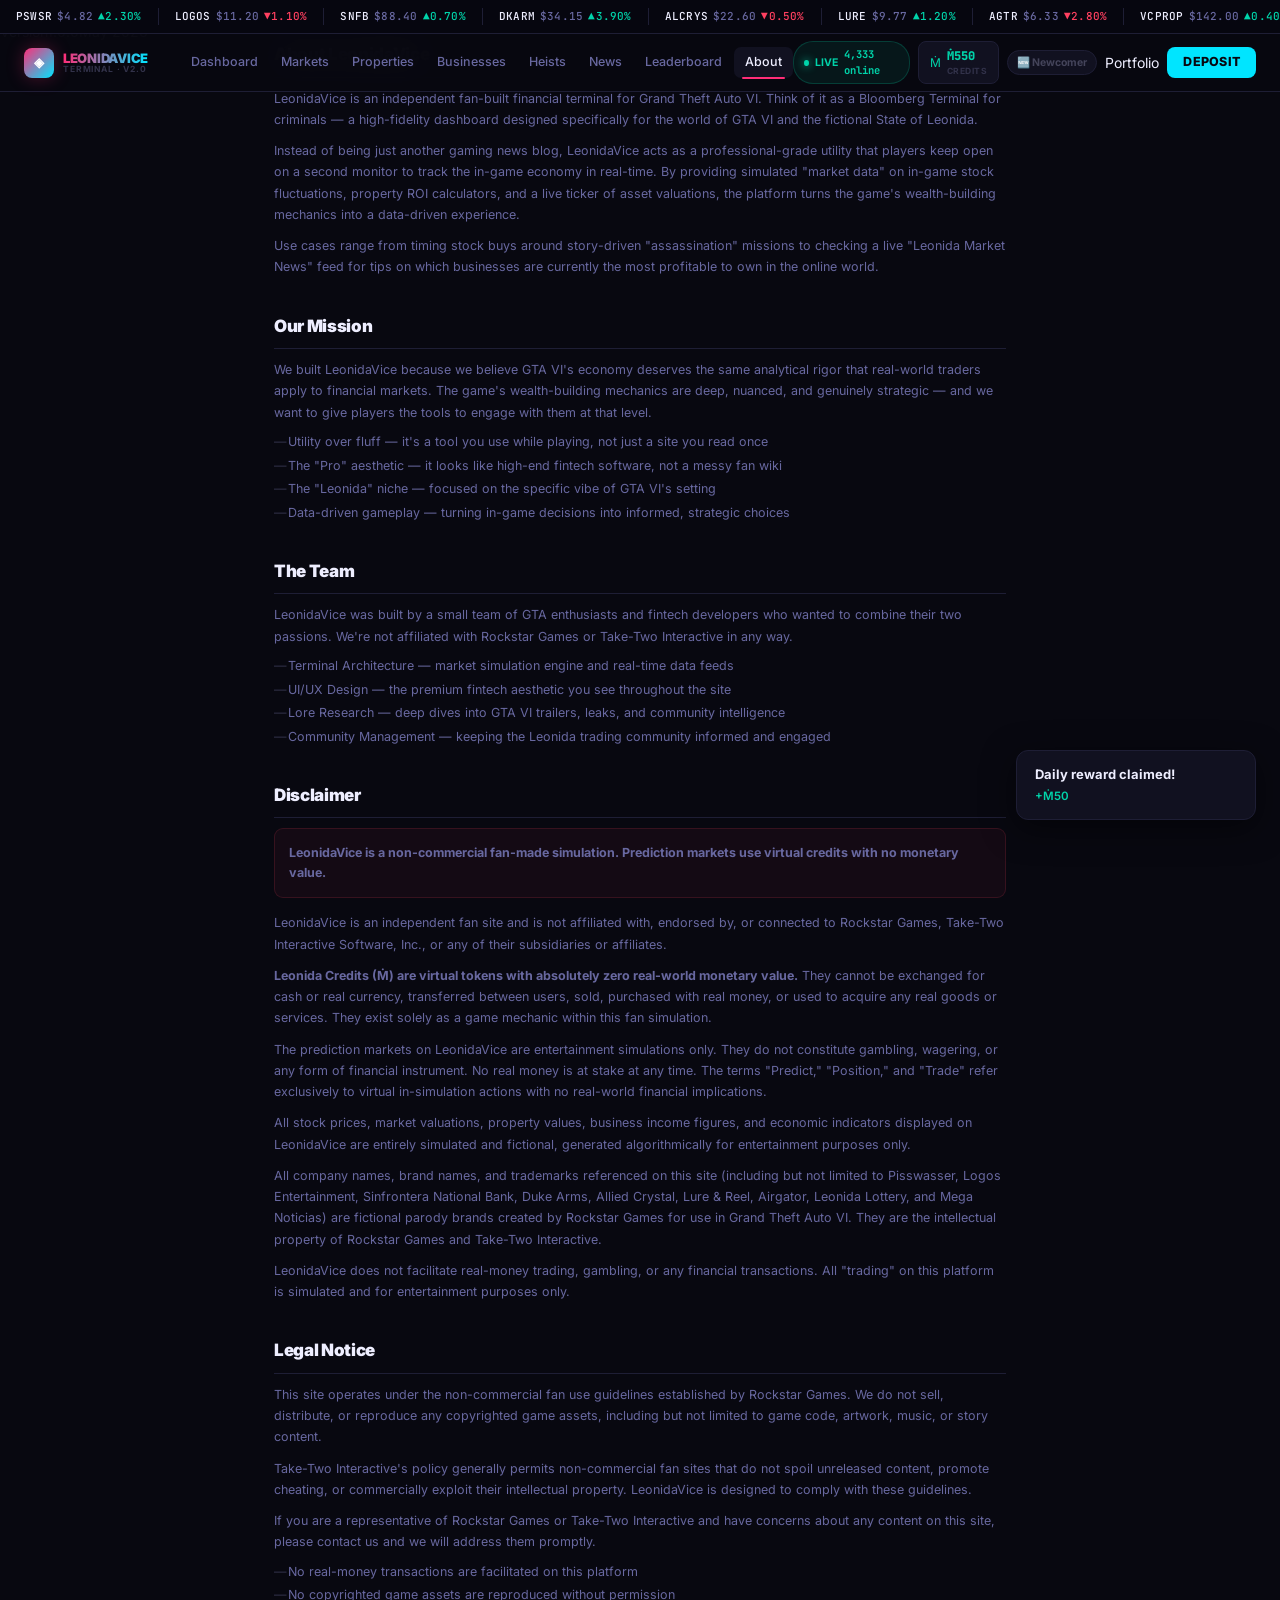
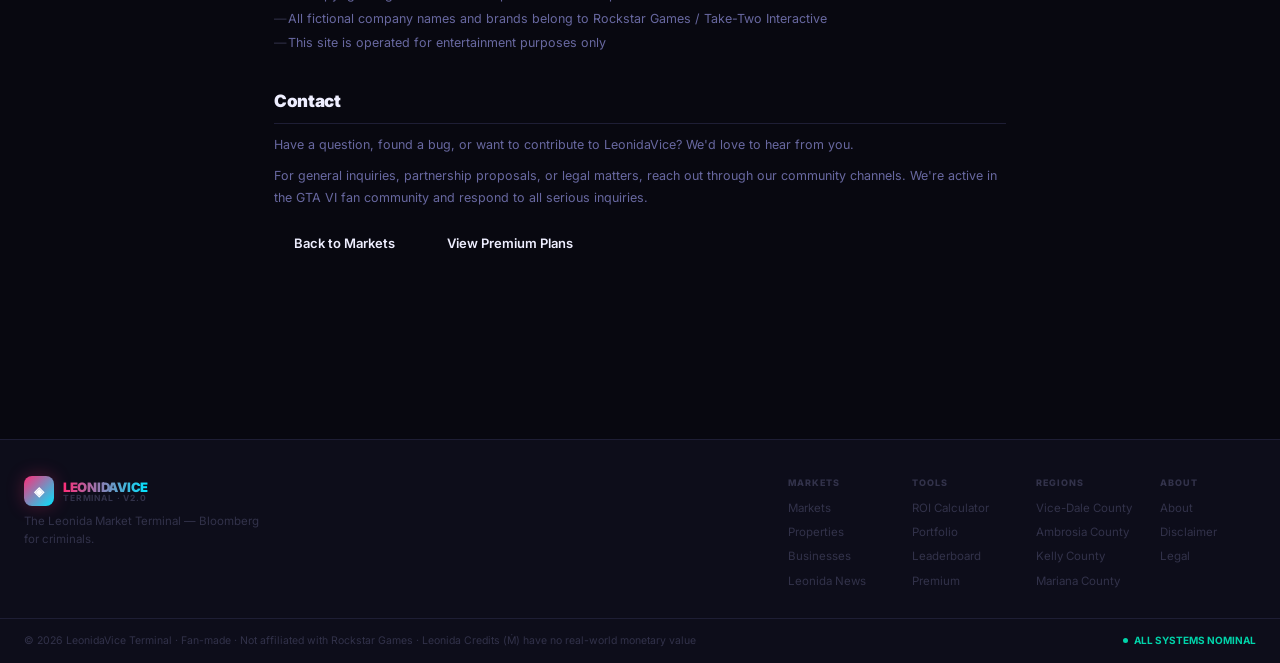
==== commit 7d5d8b70: "fix: 3 UX issues resolved 1. Watchlist → Leaderboard rename (all 14 pages)    - Nav link was labeled" ====
--- a/leonidavice/about.html
+++ b/leonidavice/about.html
@@ -18,7 +18,7 @@
     <a href="index.html" class="nav-link">Dashboard</a><a href="stocks.html" class="nav-link">Markets</a>
     <a href="properties.html" class="nav-link">Properties</a><a href="businesses.html" class="nav-link">Businesses</a>
     <a href="heists.html" class="nav-link">Heists</a>
-    <a href="news.html" class="nav-link">News</a><a href="leaderboard.html" class="nav-link">Watchlist</a>
+    <a href="news.html" class="nav-link">News</a><a href="leaderboard.html" class="nav-link">Leaderboard</a>
     <a href="about.html" class="nav-link">About</a>
   </div>
   <div class="nav-right">
@@ -102,7 +102,7 @@
     <div class="footer-brand"><a href="index.html" class="logo"><div class="logo-mark">◈</div><div class="logo-text-wrap"><div class="logo-name">LEONIDAVICE</div><div class="logo-sub">Terminal · V2.0</div></div></a><p class="footer-tagline">The Leonida Market Terminal — Bloomberg for criminals.</p></div>
     <div class="footer-links">
       <div class="footer-col"><p class="footer-col-title">Markets</p><a href="stocks.html">Markets</a><a href="properties.html">Properties</a><a href="businesses.html">Businesses</a><a href="news.html">Leonida News</a></div>
-      <div class="footer-col"><p class="footer-col-title">Tools</p><a href="calculator.html">ROI Calculator</a><a href="portfolio.html">Portfolio</a><a href="leaderboard.html">Watchlist</a><a href="premium.html">Premium</a></div>
+      <div class="footer-col"><p class="footer-col-title">Tools</p><a href="calculator.html">ROI Calculator</a><a href="portfolio.html">Portfolio</a><a href="leaderboard.html">Leaderboard</a><a href="premium.html">Premium</a></div>
       <div class="footer-col"><p class="footer-col-title">Regions</p><a href="region.html?r=vice-dale">Vice-Dale County</a><a href="region.html?r=ambrosia">Ambrosia County</a><a href="region.html?r=kelly">Kelly County</a><a href="region.html?r=mariana">Mariana County</a></div>
       <div class="footer-col"><p class="footer-col-title">About</p><a href="about.html">About</a><a href="about.html#disclaimer">Disclaimer</a><a href="about.html#legal">Legal</a></div>
     </div>
@@ -124,3 +124,4 @@
 
 
 
+
--- a/leonidavice/styles.css
+++ b/leonidavice/styles.css
@@ -716,3 +716,19 @@
 body.compact-mode .card-outcomes{gap:5px}
 body.compact-mode .outcome-btn{padding:6px 8px}
 body.compact-mode .market-grid{gap:7px}
+
+/* ── PROPERTY CARD CLICK STATES ── */
+.prop-card[onclick] { cursor: pointer; }
+.prop-card[onclick]:hover { border-color: rgba(255,45,120,0.4); box-shadow: 0 8px 40px rgba(0,0,0,0.4), 0 0 0 1px rgba(255,45,120,0.15); }
+.btn-view-details {
+  display: block; width: 100%; padding: 9px; border-radius: 8px;
+  font-size: 12px; font-weight: 700; text-align: center;
+  background: var(--surface-3); color: var(--text-2);
+  border: 1px solid var(--border); transition: all 0.15s;
+  margin-top: 10px; cursor: pointer;
+}
+.btn-view-details:hover { background: var(--pink); color: #fff; border-color: var(--pink); }
+/* ── BUSINESS ROW CLICK STATES ── */
+.biz-table tbody tr { cursor: pointer; }
+.biz-table tbody tr:hover td { background: var(--surface-2); }
+.biz-row-link { display: contents; }
